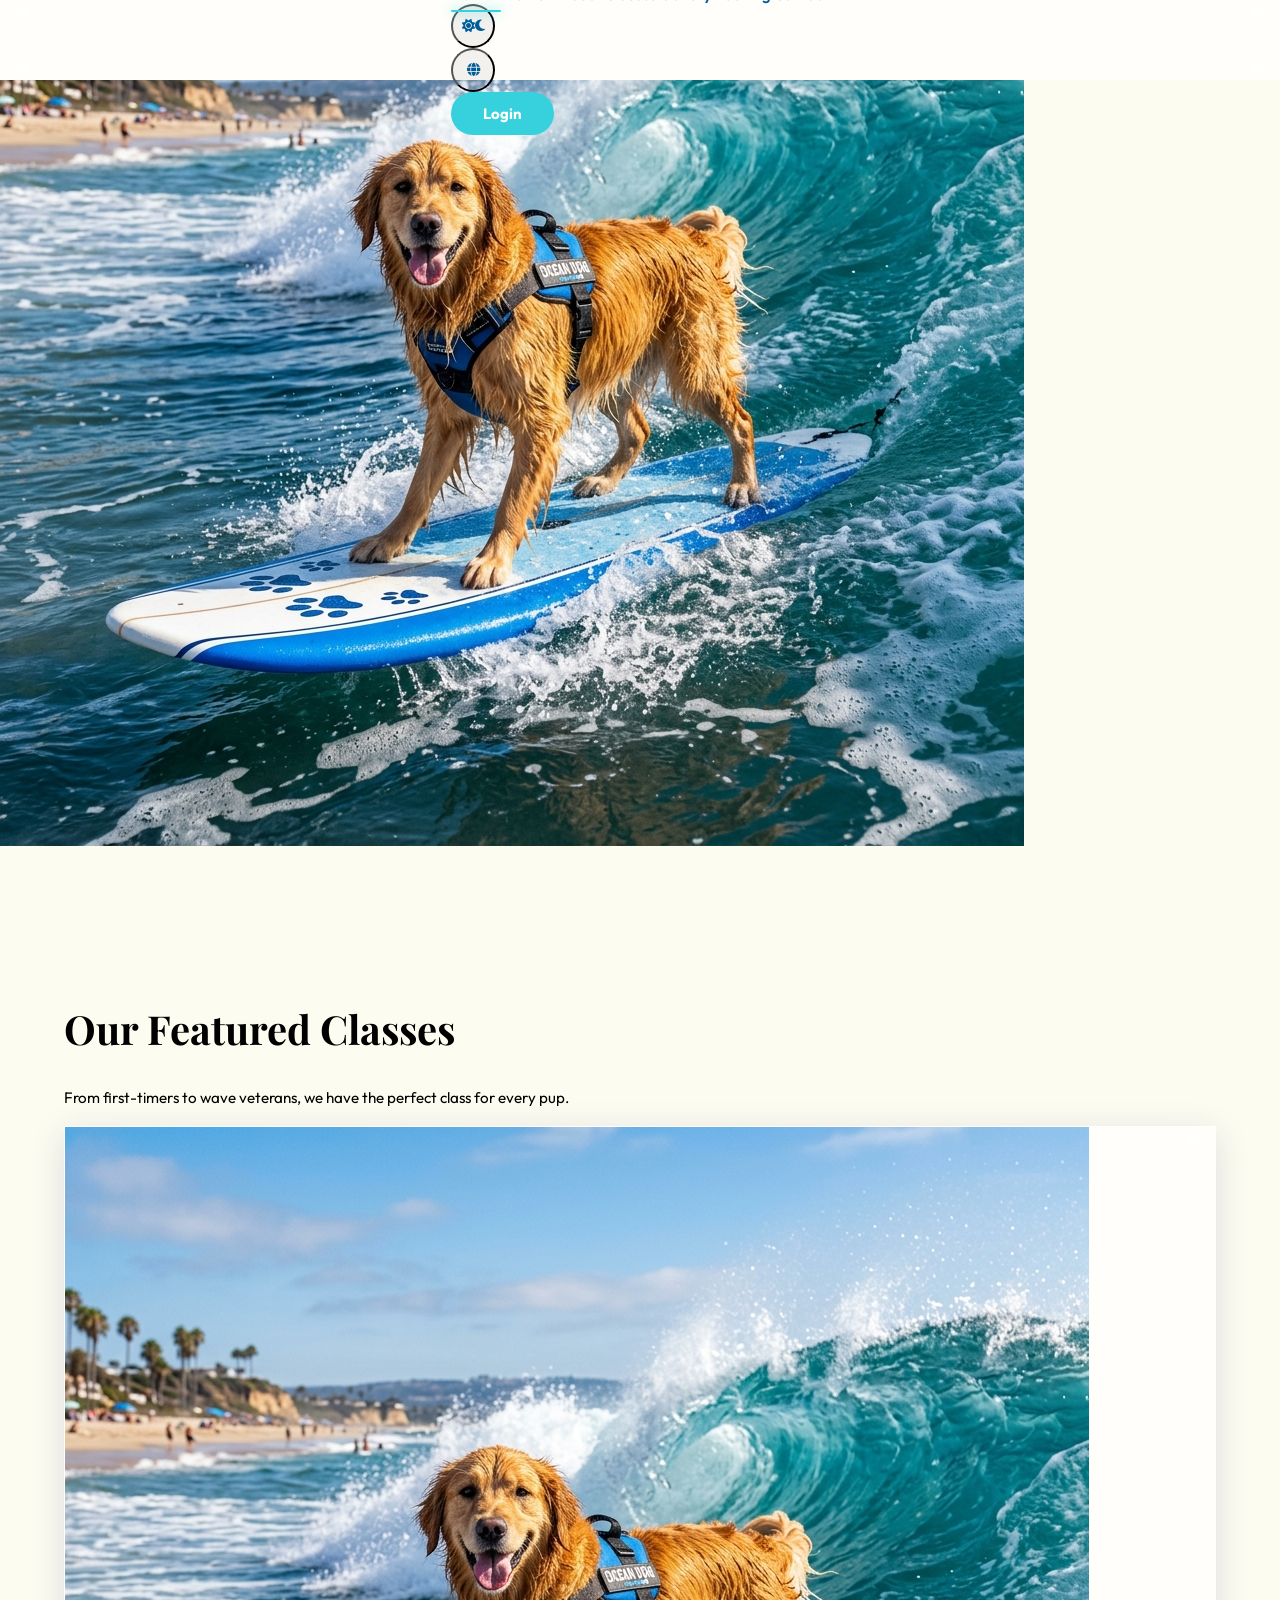
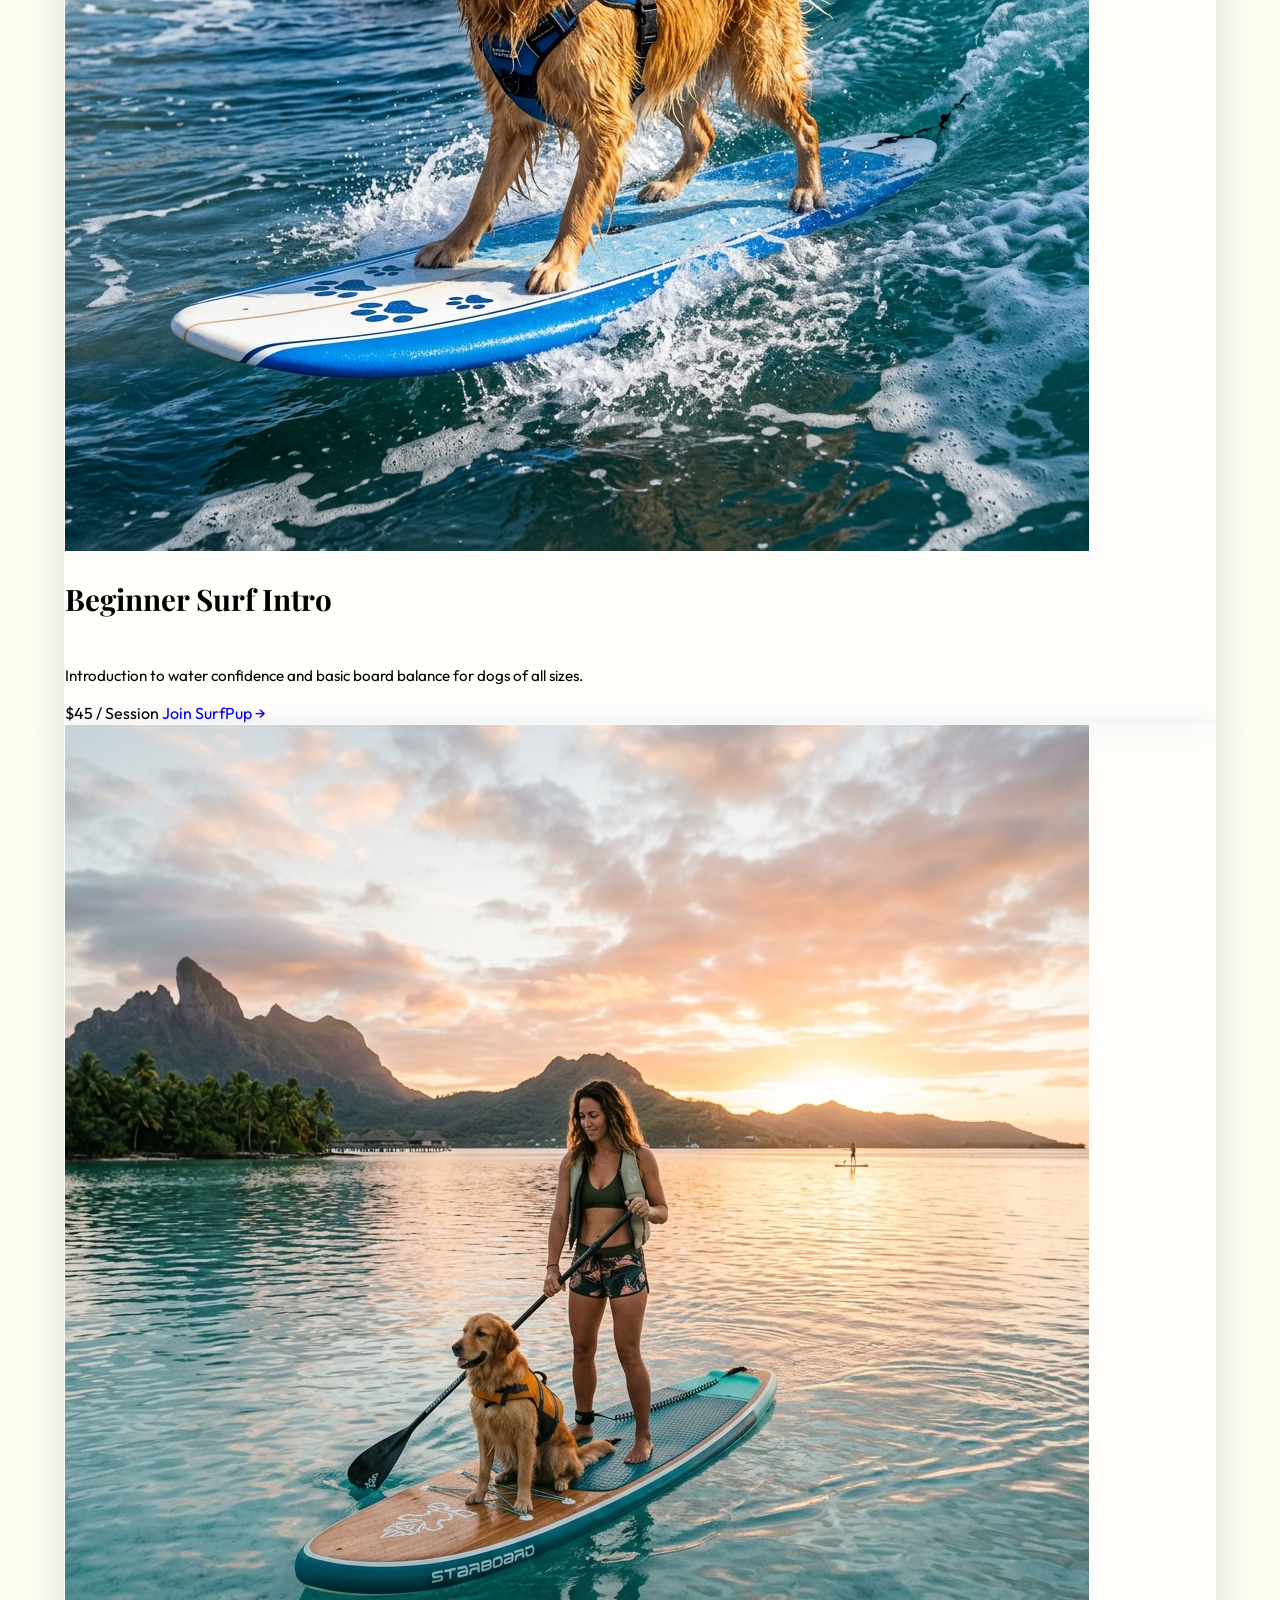
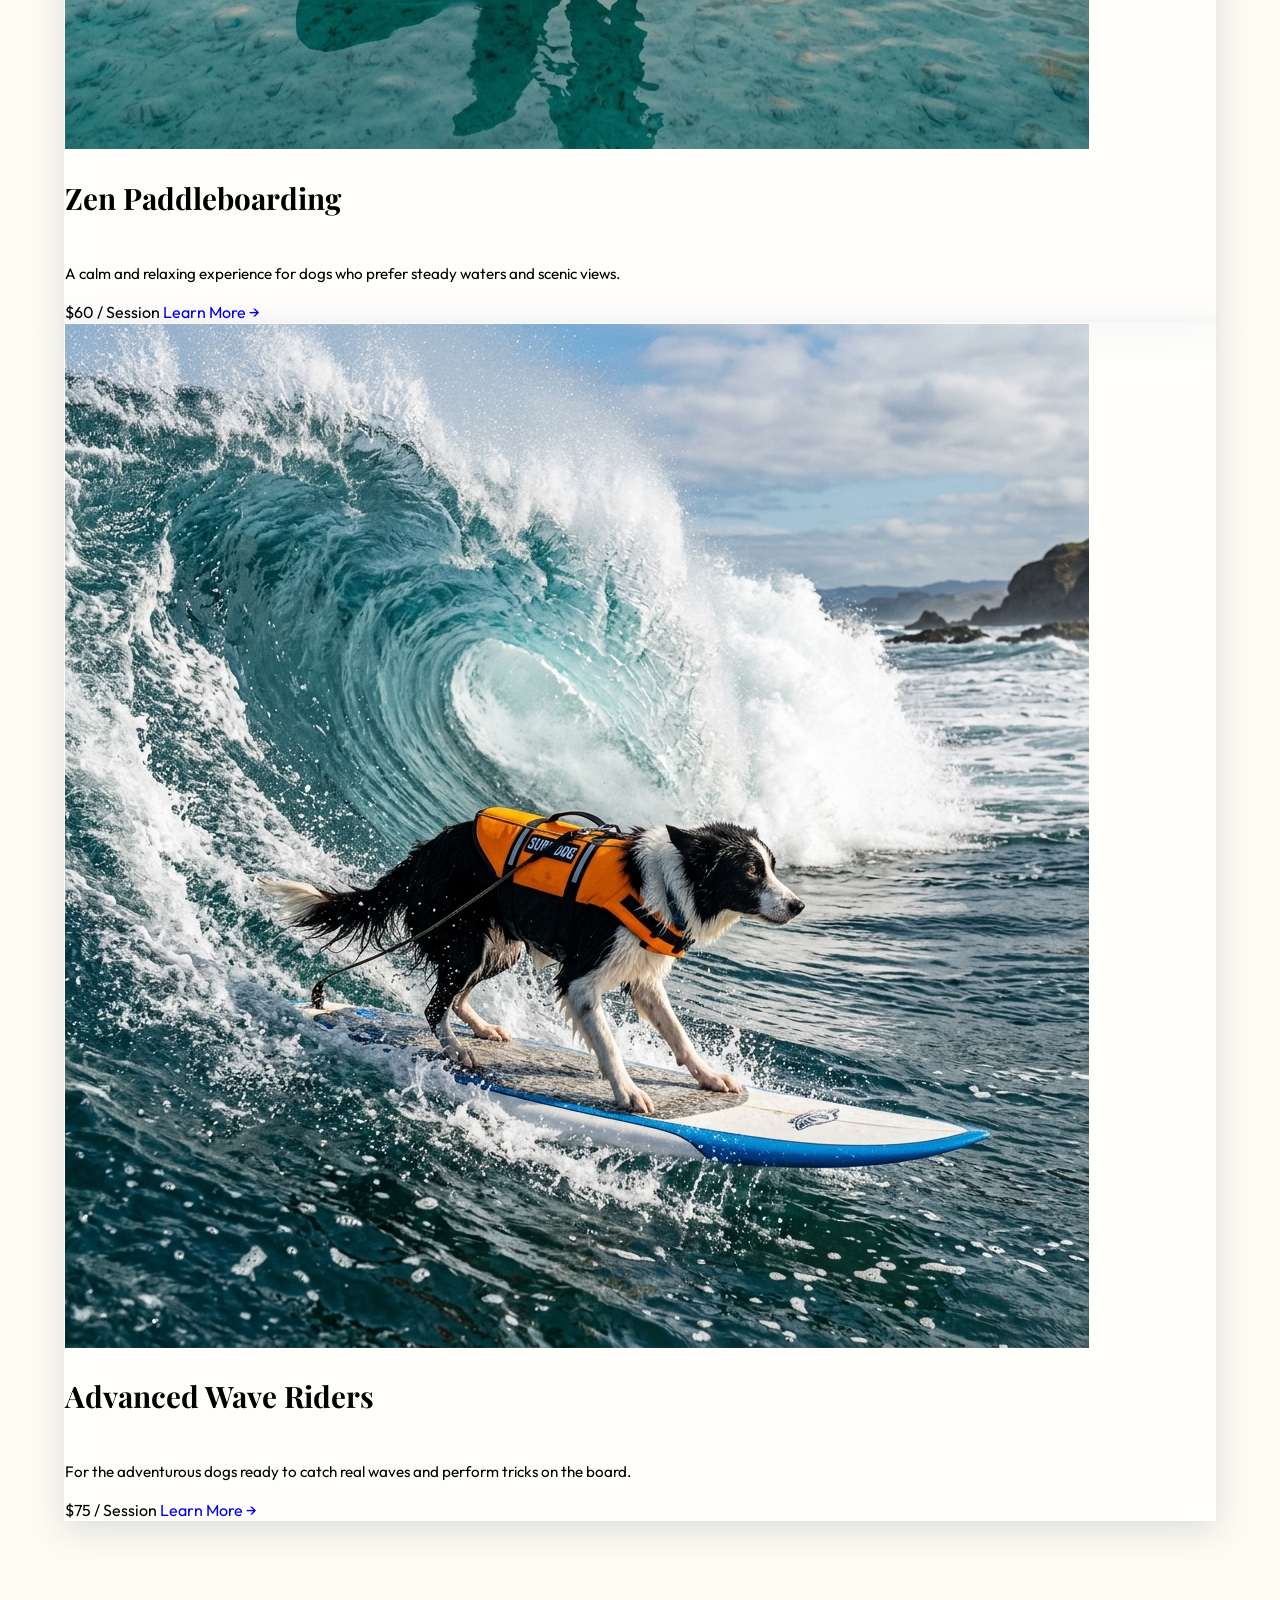
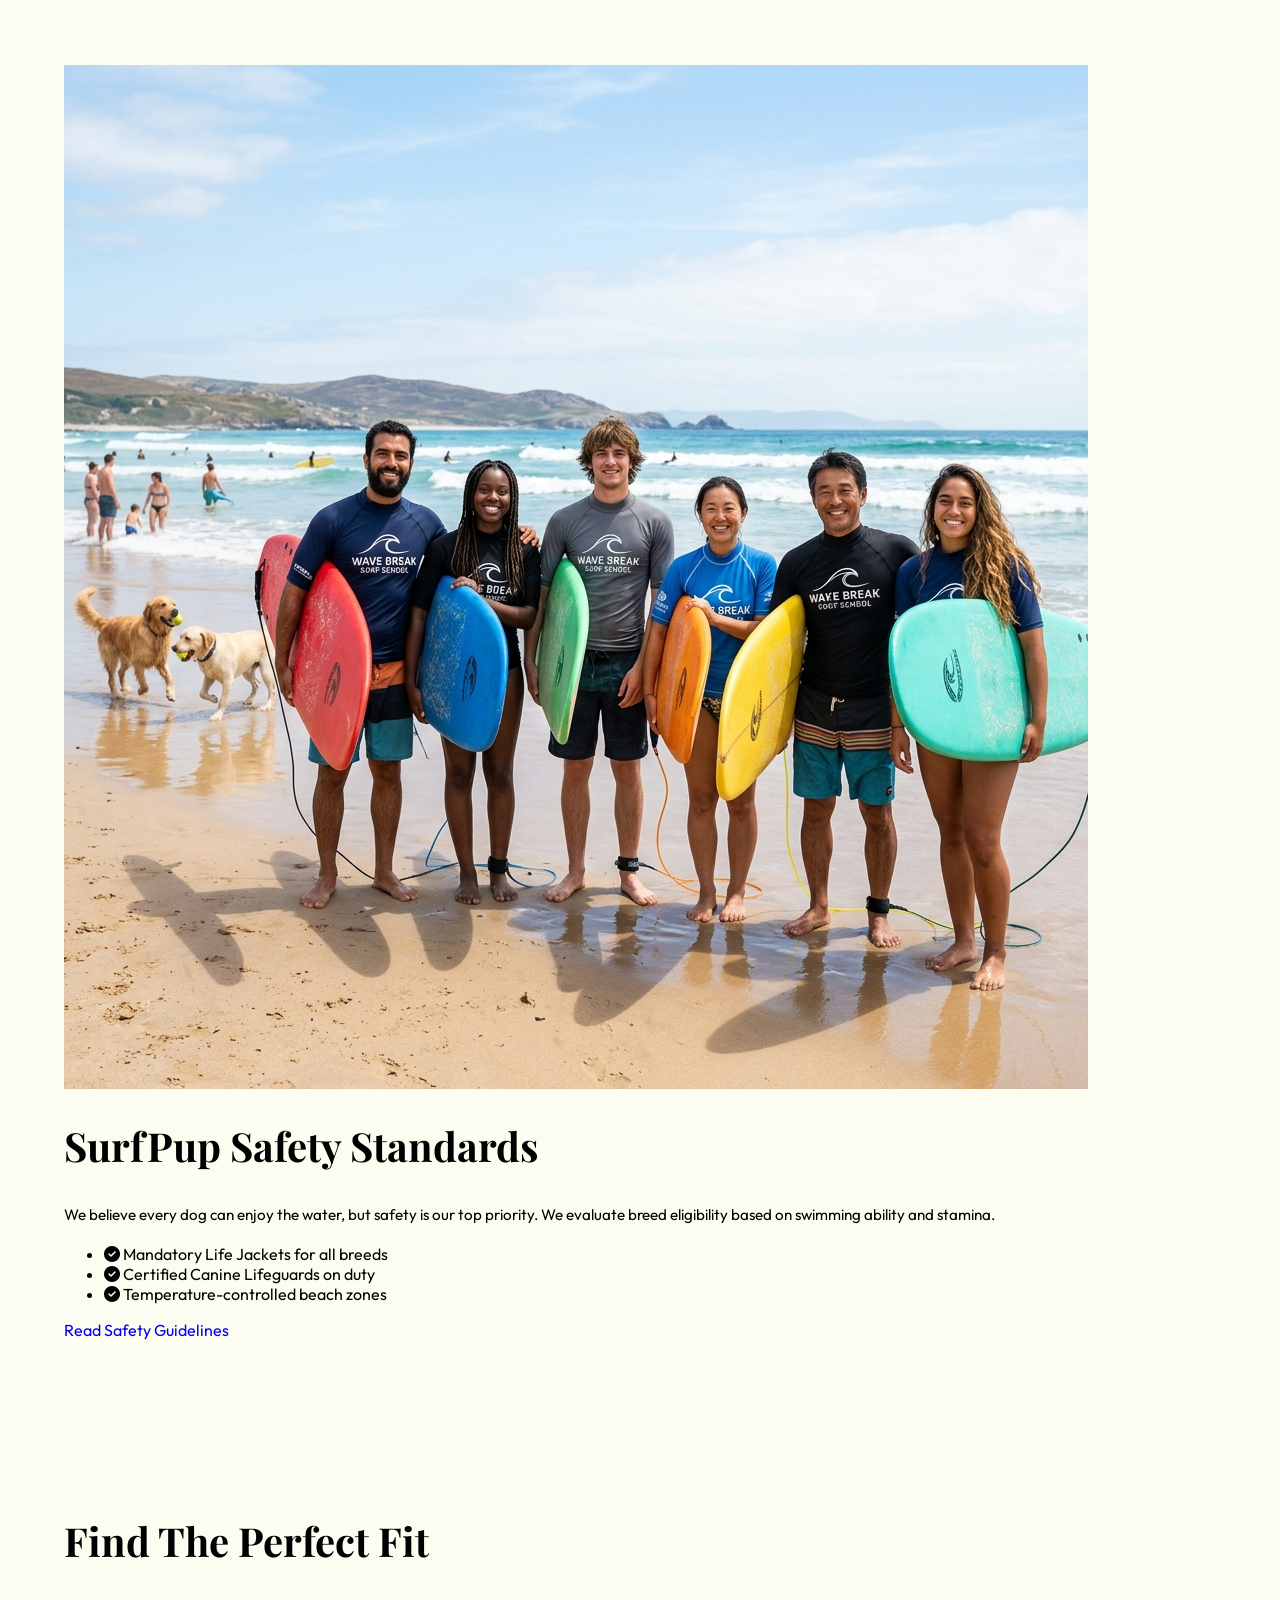
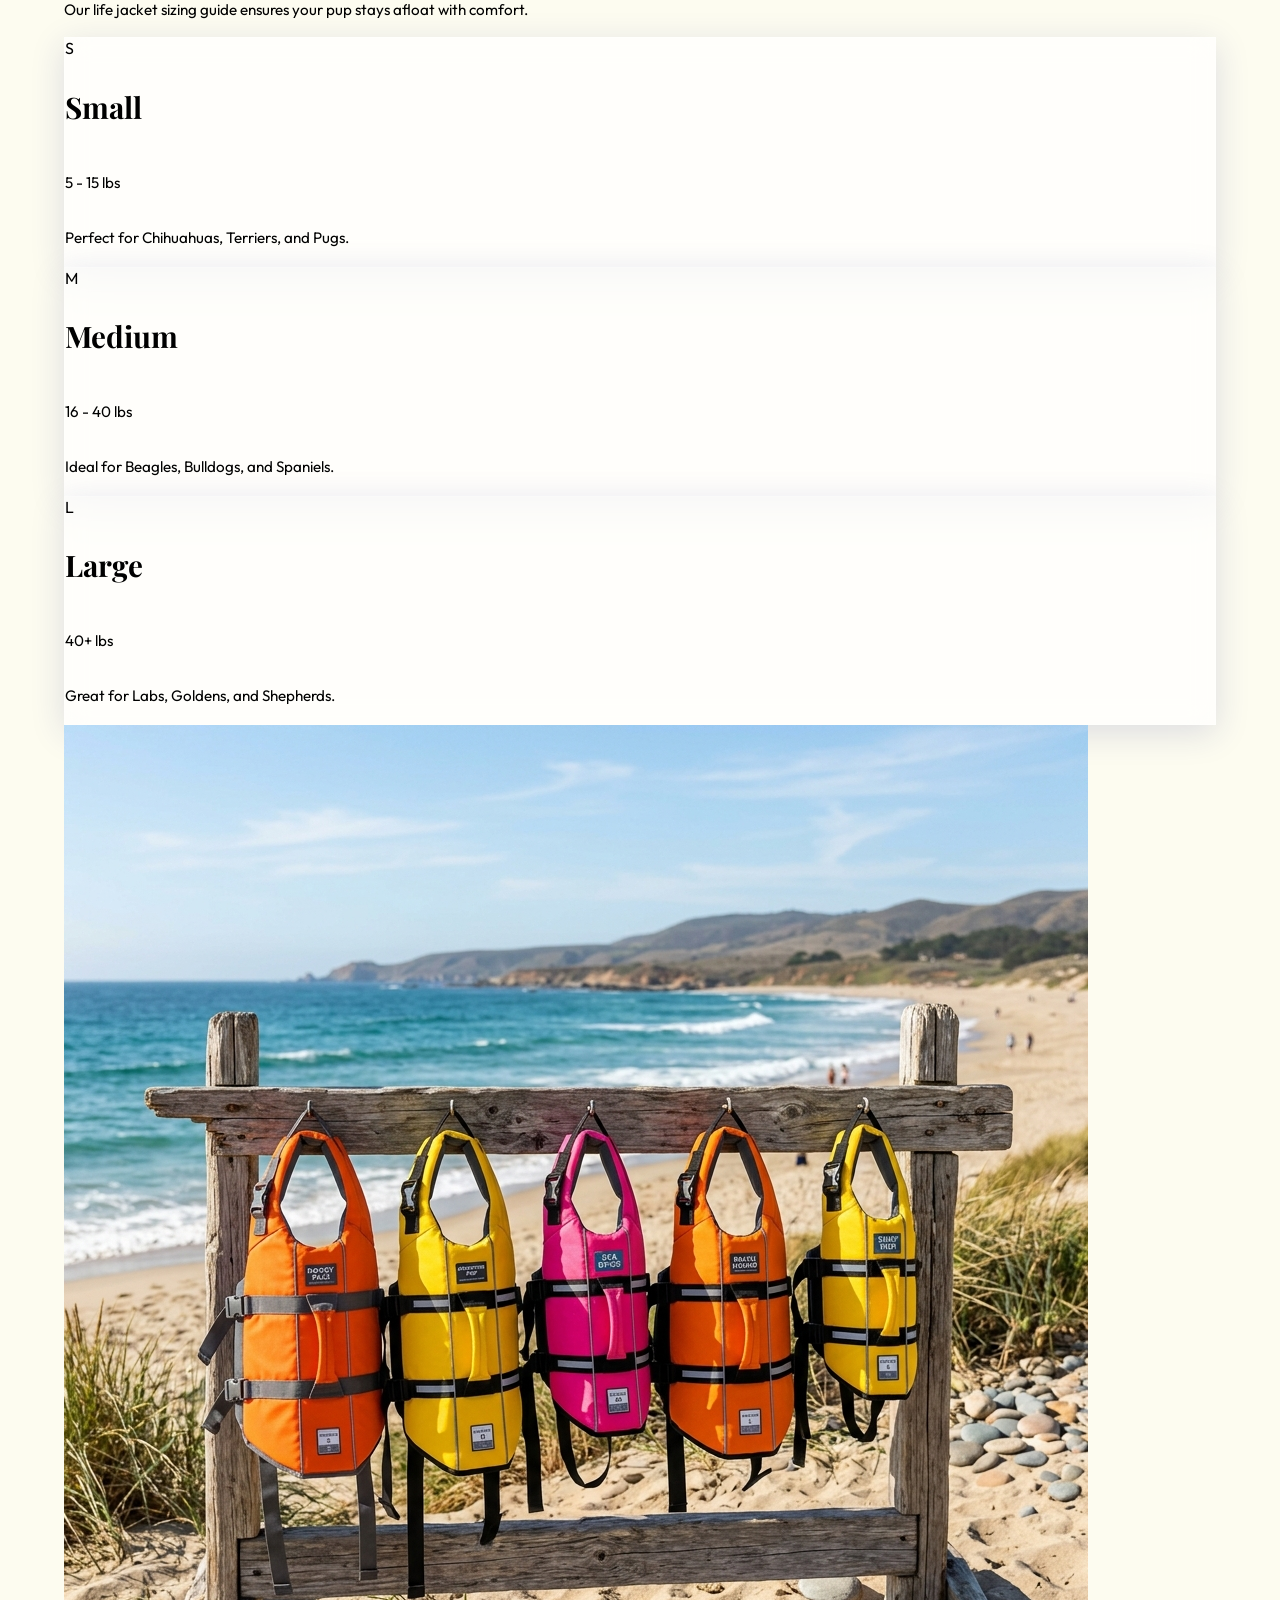
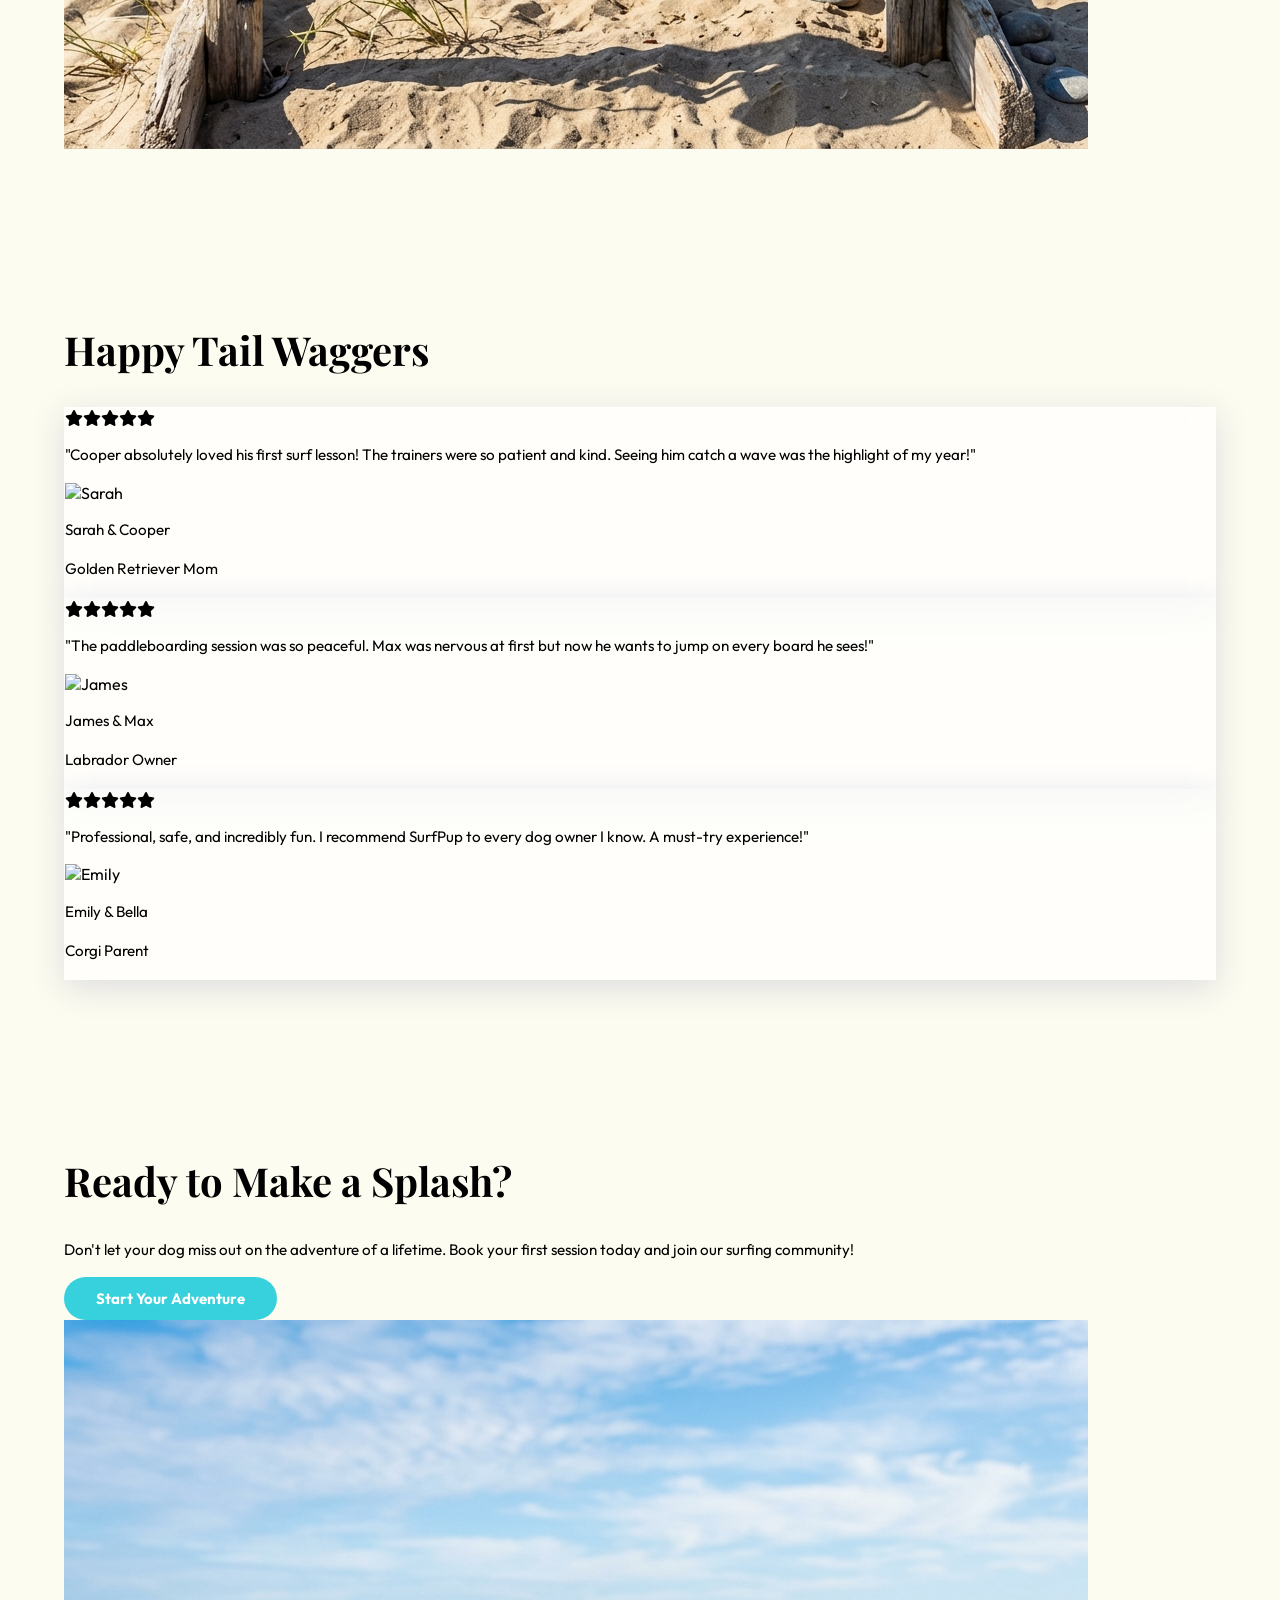
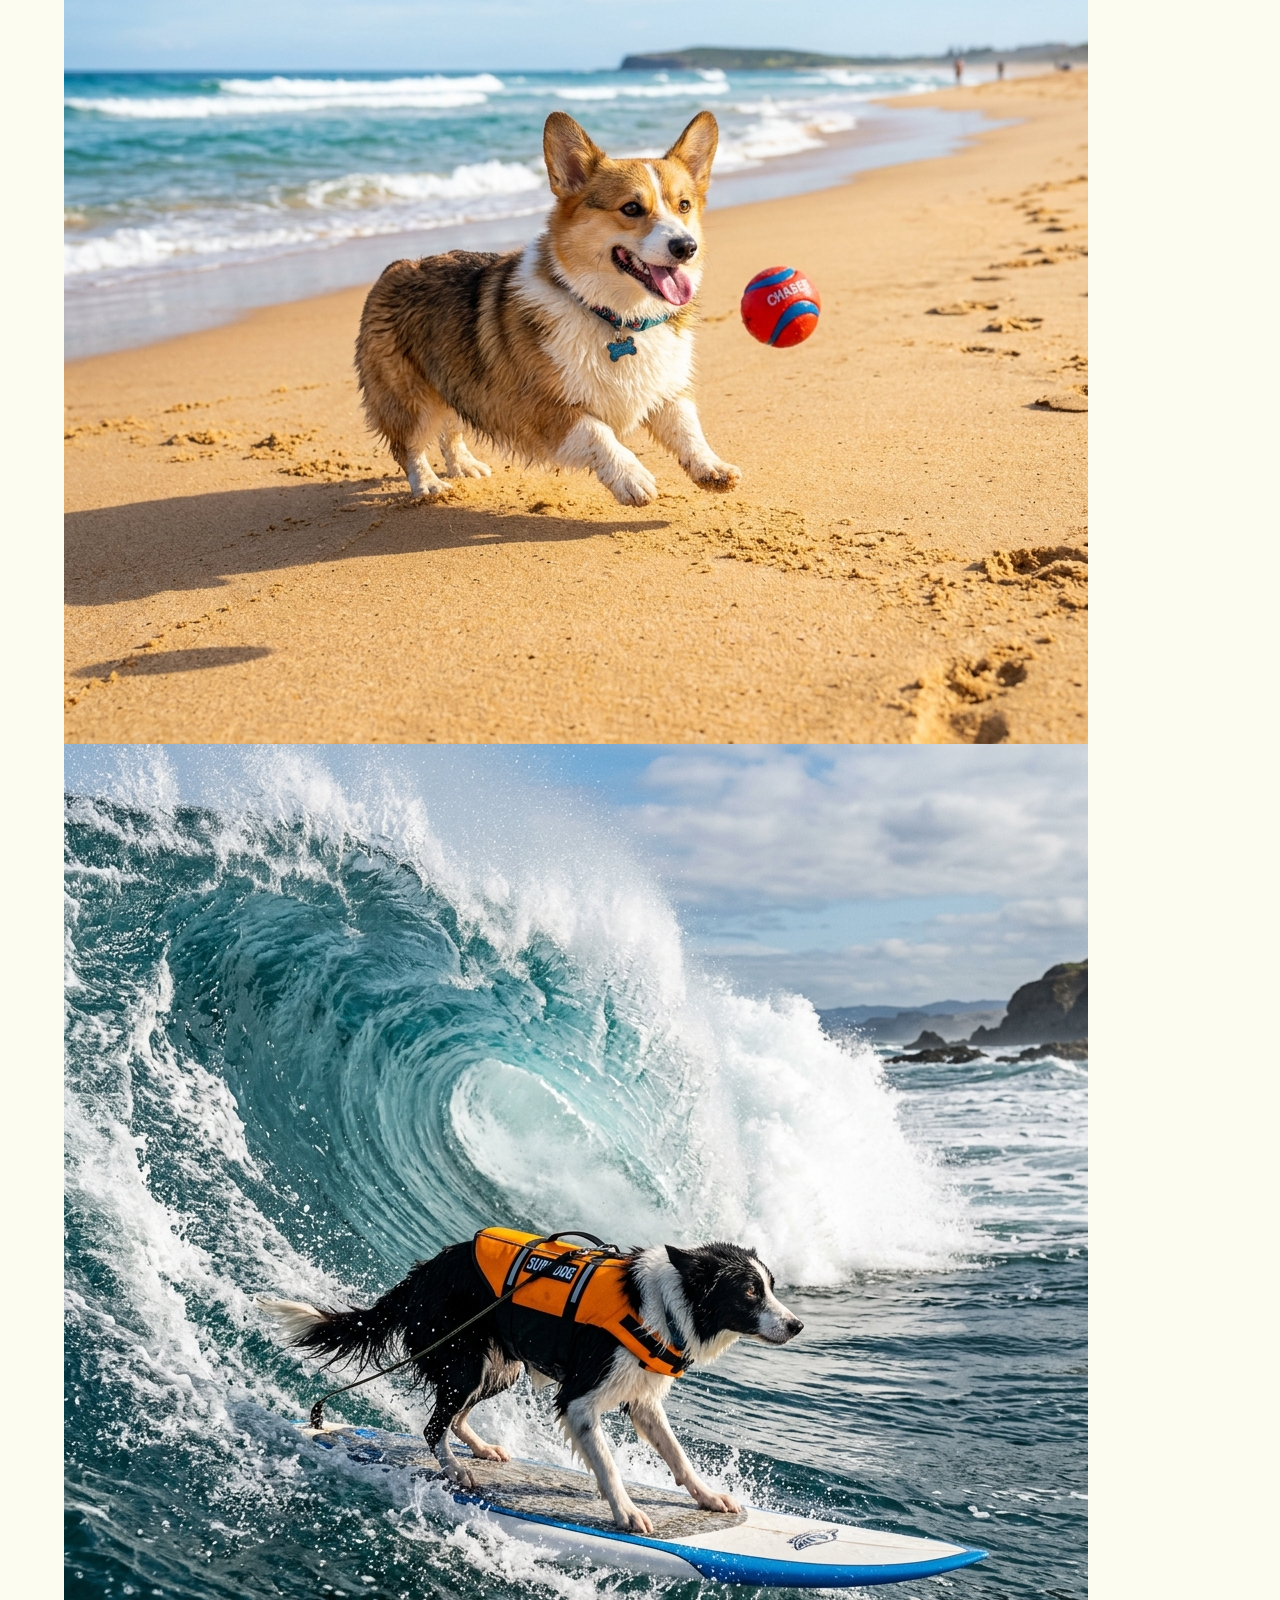
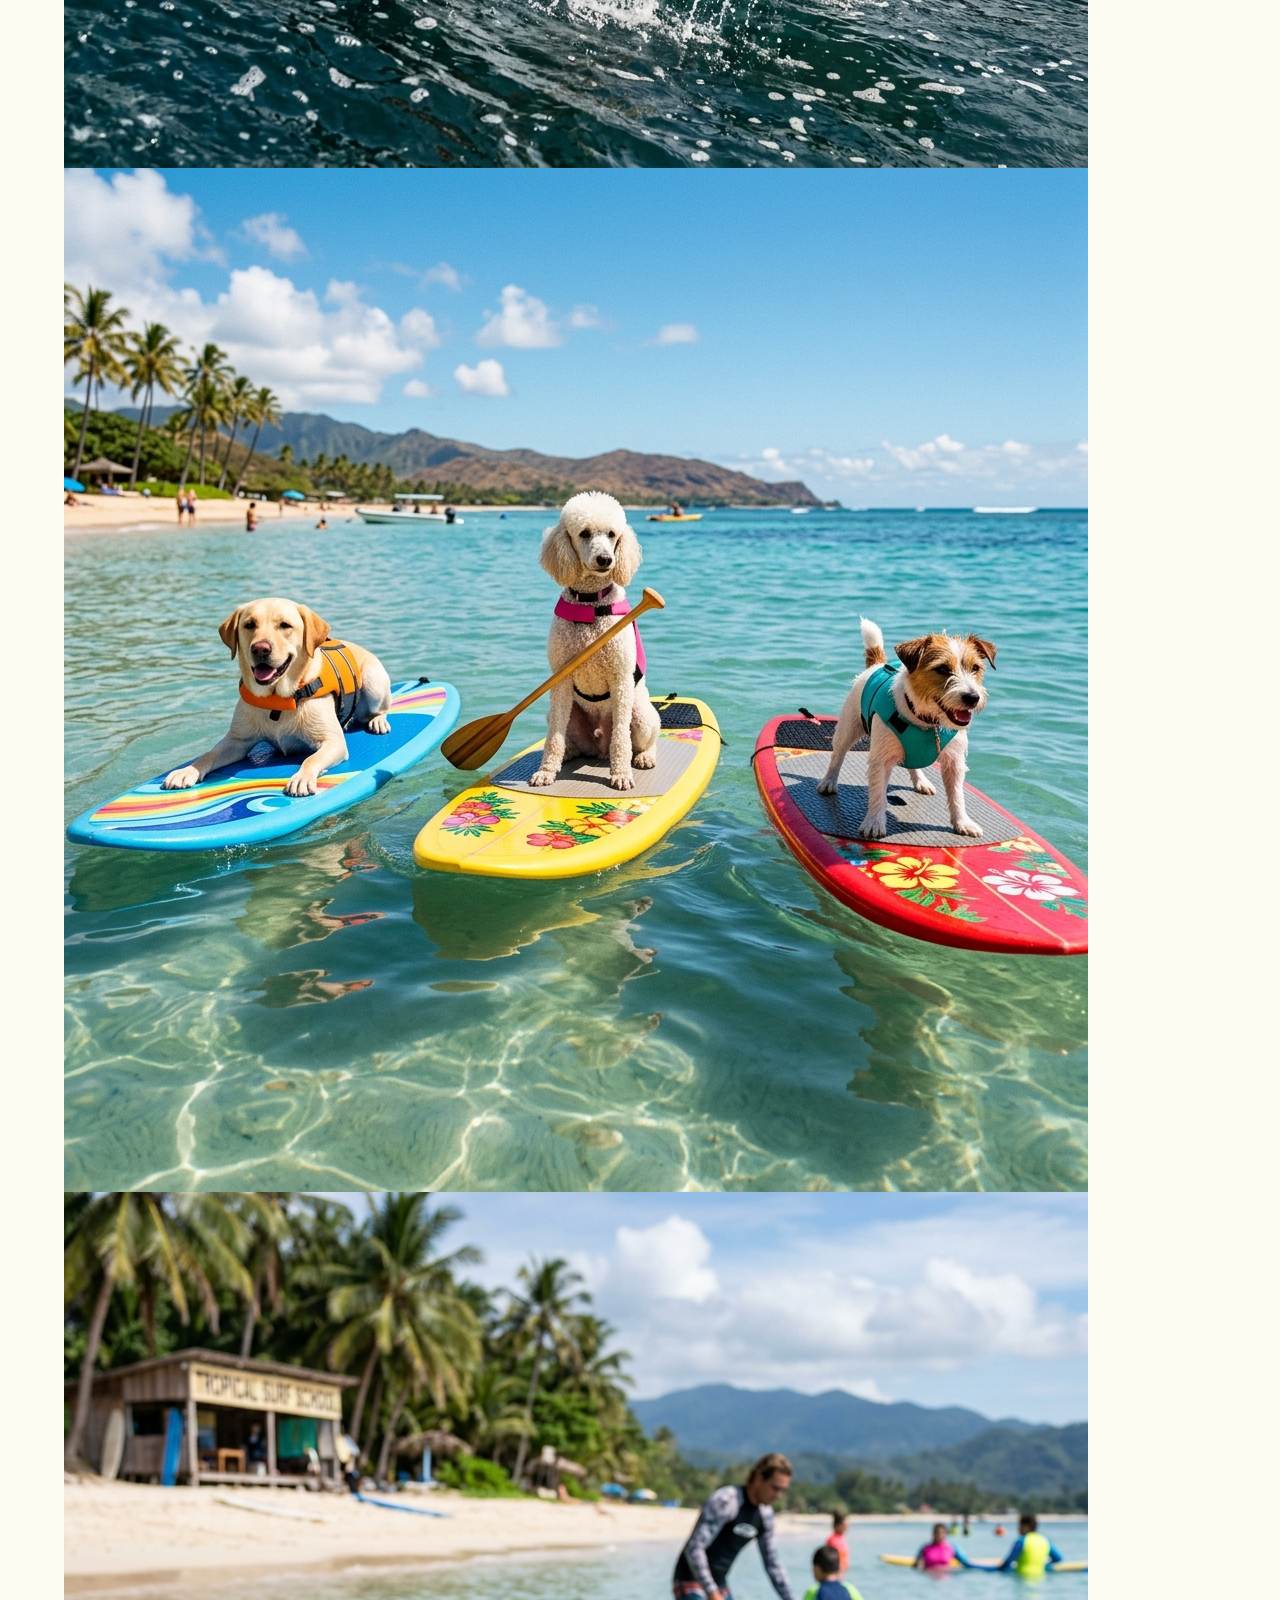
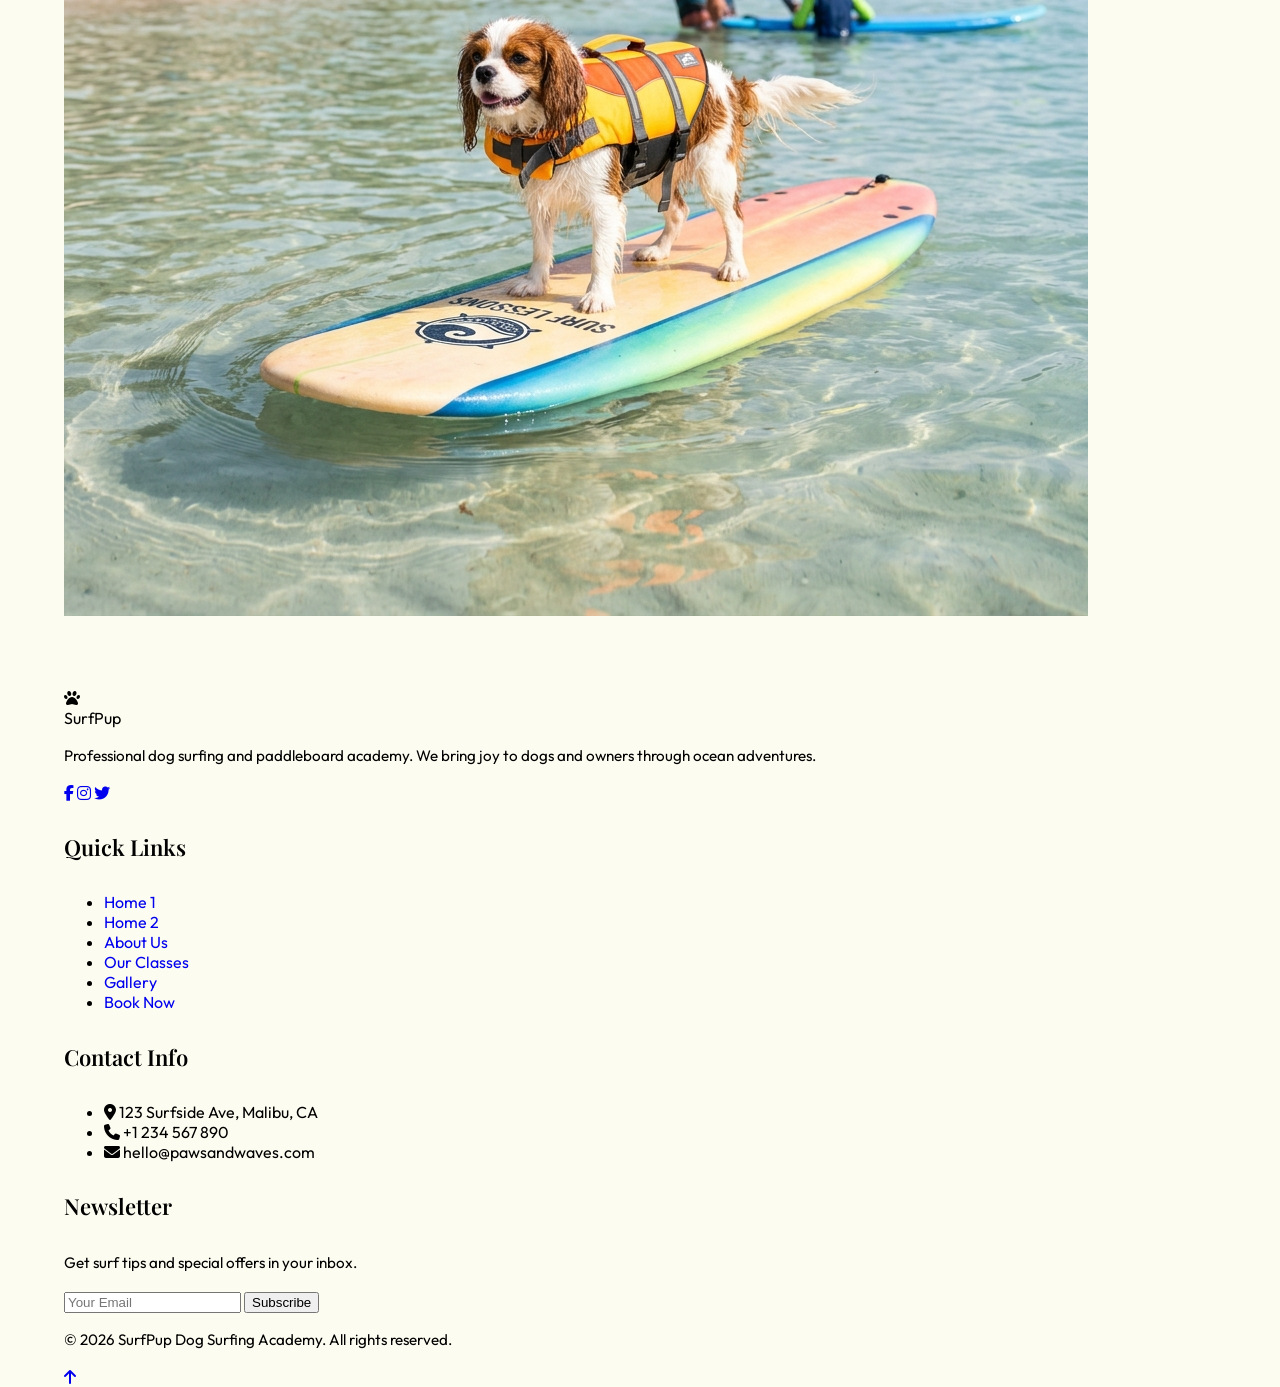
==== index.html @ 41b1bf4d "first commit" ====
<!DOCTYPE html>
<html lang="en" dir="ltr">
<head>
    <meta charset="UTF-8">
    <meta name="viewport" content="width=device-width, initial-scale=1.0">
    <title>SurfPup | Professional Dog Surfing & Paddleboard Classes</title>
    <meta name="description" content="Join the best dog surfing and paddleboard classes! Fun, safe, and professional training for your furry friends.">
    <script src="https://cdn.tailwindcss.com"></script>
    <script>
        tailwind.config = {
            darkMode: 'class',
            theme: {
                extend: {
                    colors: {
                        primary: '#36D1DC',
                        'primary-dark': '#005C97',
                    }
                }
            }
        }
    </script>
    <link rel="stylesheet" href="assets/css/style.css">
    <link rel="stylesheet" href="https://cdnjs.cloudflare.com/ajax/libs/font-awesome/6.4.0/css/all.min.css">
    <link rel="icon" type="image/svg+xml" href="data:image/svg+xml,<svg xmlns='http://www.w3.org/2000/svg' viewBox='0 0 100 100'><rect width='100' height='100' rx='25' fill='%2336D1DC'/><path d='M30 45c5.52 0 10-4.48 10-10s-4.48-10-10-10-10 4.48-10 10 4.48 10 10 10zm10 20c5.52 0 10-4.48 10-10s-4.48-10-10-10-10 4.48-10 10 4.48 10 10 10zm30-20c5.52 0 10-4.48 10-10s-4.48-10-10-10-10 4.48-10 10 4.48 10 10 10zm10 20c5.52 0 10-4.48 10-10s-4.48-10-10-10-10 4.48-10 10 4.48 10 10 10zm-35 15c10.5 0 17.5-12 17.5-12s-7-5-17.5-5-17.5 5-17.5 5 7 12 17.5 12z' fill='white'/></svg>">
</head>
<body class="transition-colors duration-300">

    <!-- Header -->
    <header class="sticky top-0 w-full z-50 transition-all duration-300">
        <nav class="container mx-auto  py-4 flex items-center justify-between">
            <a href="index.html" class="flex items-center space-x-3 group">
                <div class="w-10 h-10 bg-[var(--primary)] rounded-xl flex items-center justify-center shadow-lg shadow-[var(--primary)]/20 transition-transform group-hover:scale-110">
                    <i class="fas fa-paw text-white text-xl"></i>
                </div>
                <span class="text-2xl font-black tracking-tighter text-[var(--primary-dark)] dark:text-white">Surf<span class="text-[var(--primary)]">Pup</span></span>
            </a>

            <!-- Desktop Menu -->
            <div class="hidden xl:flex items-center space-x-8">
                <a href="index.html" class="nav-link active font-medium">Home 1</a>
                <a href="pages/home-2.html" class="nav-link font-medium">Home 2</a>
                <a href="pages/about.html" class="nav-link font-medium">About</a>
                <a href="pages/classes.html" class="nav-link font-medium">Classes</a>
                <a href="pages/gallery.html" class="nav-link font-medium">Gallery</a>
                <a href="pages/booking.html" class="nav-link font-medium">Booking</a>
                <a href="pages/contact.html" class="nav-link font-medium">Contact</a>
            </div>

            <div class="hidden xl:flex items-center space-x-4">
                <button id="theme-toggle" class="p-2 rounded-full hover:bg-gray-200 dark:hover:bg-gray-800 transition-colors">
                    <i class="fas fa-sun dark:hidden"></i>
                    <i class="fas fa-moon hidden dark:block"></i>
                </button>
                <button id="rtl-toggle" class="p-2 rounded-full hover:bg-gray-200 dark:hover:bg-gray-800 transition-colors">
                    <i class="fas fa-globe"></i>
                </button>
                <a href="pages/login.html" class=" py-2 bg-[var(--primary)] text-white rounded-full font-bold shadow-lg hover:scale-105 transition-all btn-glow px-8">Login</a>
            </div>

            <!-- Mobile Toggle -->
            <button id="mobile-menu-btn" class="xl:hidden text-2xl">
                <i class="fas fa-bars"></i>
            </button>
        </nav>

        <!-- Mobile Menu -->
        <div id="mobile-menu" class="hidden xl:hidden flex-col space-y-4 pt-4 pb-8 border-t border-gray-100 dark:border-gray-800">
            <a href="index.html" class="nav-link active font-medium px-4">Home 1</a>
            <a href="pages/home-2.html" class="nav-link font-medium px-4">Home 2</a>
            <a href="pages/about.html" class="nav-link font-medium px-4">About</a>
            <a href="pages/classes.html" class="nav-link font-medium px-4">Classes</a>
            <a href="pages/gallery.html" class="nav-link font-medium px-4">Gallery</a>
            <a href="pages/booking.html" class="nav-link font-medium px-4">Booking</a>
            <a href="pages/contact.html" class="nav-link font-medium px-4">Contact</a>
            <div class="flex items-center space-x-4 pt-4">
                <button id="mobile-theme-toggle" class="p-3 rounded-full bg-gray-100 dark:bg-slate-800 transition-colors">
                    <i class="fas fa-sun dark:hidden text-lg"></i>
                    <i class="fas fa-moon hidden dark:block text-lg"></i>
                </button>
                <button id="mobile-rtl-toggle" class="p-3 rounded-full bg-gray-100 dark:bg-slate-800 transition-colors">
                    <i class="fas fa-globe text-lg"></i>
                </button>
                <a href="pages/login.html" class=" py-2 bg-[var(--primary)] text-white rounded-full font-bold px-8 text-center mx-4">Login</a>
            </div>
        </div>
    </header>

    <!-- Hero Section -->
    <section class="relative h-screen flex items-center justify-center overflow-hidden">
        <div class="absolute inset-0 z-0">
            <img src="assets/images/hero-1.png" alt="Dog Surfing Hero" class="w-full h-full object-cover">
            <div class="absolute inset-0 hero-overlay"></div>
        </div>
        <div class="container mx-auto  relative z-10 text-center text-white reveal reveal-up">
            <h1 class="text-5xl md:text-7xl font-extrabold mb-6 leading-tight">Where Every Dog <br><span class="text-[var(--primary)]">Finds Their Wave</span></h1>
            <p class="text-xl md:text-2xl mb-10 max-w-2xl mx-auto opacity-90">Professional surfing and paddleboard classes designed specifically for your furry best friends. Safe, fun, and unforgettable!</p>
            <div class="flex flex-col sm:flex-row justify-center items-center space-y-4 sm:space-y-0 sm:space-x-6">
                <a href="pages/booking.html" class="px-10 py-4 bg-[var(--primary)] text-white rounded-full font-bold text-lg shadow-2xl hover:scale-105 transition-all btn-glow">Book a Class Now</a>
                <a href="pages/classes.html" class="px-10 py-4 glass text-white rounded-full font-bold text-lg hover:bg-white hover:text-black transition-all">Explore Classes</a>
            </div>

        </div>
    </section>

    <!-- Featured Classes -->
    <section class=" bg-white dark:bg-slate-900 overflow-hidden">
        <div class="container mx-auto ">
            <div class="text-center mb-16 reveal reveal-up">
                <h2 class="text-4xl md:text-5xl font-bold mb-4">Our Featured Classes</h2>
                <p class="text-gray-600 dark:text-gray-400 max-w-xl mx-auto">From first-timers to wave veterans, we have the perfect class for every pup.</p>
            </div>
            <div class="grid grid-cols-1 md:grid-cols-2 lg:grid-cols-3 gap-10">
                <!-- Class 1 -->
                <div class="glass p-8 rounded-3xl card-hover reveal reveal-left">
                    <div class="h-56 overflow-hidden relative">
                        <img src="assets/images/hero-1.png" alt="Beginner Surf" class="w-full h-full object-cover transition-transform duration-500 hover:scale-110" loading="lazy">
                    </div>
                    <h3 class="text-2xl font-bold mb-3">Beginner Surf Intro</h3>
                    <p class="text-gray-600 dark:text-gray-400 mb-6">Introduction to water confidence and basic board balance for dogs of all sizes.</p>
                    <div class="flex items-center justify-between">
                        <span class="text-[var(--primary)] font-bold text-xl">$45 / Session</span>
                        <a href="pages/booking.html" class="text-[var(--primary-dark)] dark:text-[var(--primary)] font-bold hover:underline">Join SurfPup →</a>
                    </div>
                </div>
                <!-- Class 2 -->
                <div class="glass p-8 rounded-3xl card-hover reveal reveal-up">
                    <div class="h-56 mb-6 rounded-2xl overflow-hidden">
                        <img src="assets/images/hero-2.png" alt="Paddleboard" class="w-full h-full object-cover transition-transform duration-500 hover:scale-110" loading="lazy">
                    </div>
                    <h3 class="text-2xl font-bold mb-3">Zen Paddleboarding</h3>
                    <p class="text-gray-600 dark:text-gray-400 mb-6">A calm and relaxing experience for dogs who prefer steady waters and scenic views.</p>
                    <div class="flex items-center justify-between">
                        <span class="text-[var(--primary)] font-bold text-xl">$60 / Session</span>
                        <a href="pages/booking.html" class="text-[var(--primary-dark)] dark:text-[var(--primary)] font-bold hover:underline">Learn More →</a>
                    </div>
                </div>
                <!-- Class 3 -->
                <div class="glass p-8 rounded-3xl card-hover reveal reveal-right md:col-span-2 lg:col-span-1 md:max-w-lg md:mx-auto lg:max-w-none">
                    <div class="h-56 mb-6 rounded-2xl overflow-hidden">
                        <img src="assets/images/gallery-2.png" alt="Pro Surf" class="w-full h-full object-cover transition-transform duration-500 hover:scale-110" loading="lazy">
                    </div>
                    <h3 class="text-2xl font-bold mb-3">Advanced Wave Riders</h3>
                    <p class="text-gray-600 dark:text-gray-400 mb-6">For the adventurous dogs ready to catch real waves and perform tricks on the board.</p>
                    <div class="flex items-center justify-between">
                        <span class="text-[var(--primary)] font-bold text-xl">$75 / Session</span>
                        <a href="pages/booking.html" class="text-[var(--primary-dark)] dark:text-[var(--primary)] font-bold hover:underline">Learn More →</a>
                    </div>
                </div>
            </div>
        </div>
    </section>

    <!-- Breed Eligibility & Safety -->
    <section class=" bg-[var(--beach-sand)] dark:bg-slate-800 overflow-hidden">
        <div class="container mx-auto flex flex-col lg:flex-row items-center gap-16">
            <div class="relative max-w-xl mx-auto lg:mx-0 w-full">
                <img src="assets/images/team.png" alt="Safety Team" class="rounded-[3rem] shadow-2xl w-full md:h-[450px] h-auto object-cover" loading="lazy">
            </div>
            <div class="lg:w-1/2 reveal reveal-right">
                <h2 class="text-4xl md:text-5xl font-bold mb-6">SurfPup Safety Standards</h2>
                <p class="text-lg text-gray-700 dark:text-gray-300 mb-8">We believe every dog can enjoy the water, but safety is our top priority. We evaluate breed eligibility based on swimming ability and stamina.</p>
                <ul class="space-y-4 mb-10">
                    <li class="flex items-center space-x-3">
                        <i class="fas fa-check-circle text-[var(--primary)] text-xl"></i>
                        <span>Mandatory Life Jackets for all breeds</span>
                    </li>
                    <li class="flex items-center space-x-3">
                        <i class="fas fa-check-circle text-[var(--primary)] text-xl"></i>
                        <span>Certified Canine Lifeguards on duty</span>
                    </li>
                    <li class="flex items-center space-x-3">
                        <i class="fas fa-check-circle text-[var(--primary)] text-xl"></i>
                        <span>Temperature-controlled beach zones</span>
                    </li>
                </ul>
                <a href="pages/about.html" class="inline-block px-8 py-3 bg-[var(--primary-dark)] text-white rounded-full font-bold hover:bg-[var(--primary)] transition-all">Read Safety Guidelines</a>
            </div>
        </div>
    </section>

    <!-- Life Jacket Sizing Guide -->
    <section class=" bg-white dark:bg-slate-900 overflow-hidden">
        <div class="container mx-auto ">
            <div class="text-center mb-16 reveal reveal-up">
                <h2 class="text-4xl md:text-5xl font-bold mb-4">Find The Perfect Fit</h2>
                <p class="text-gray-600 dark:text-gray-400">Our life jacket sizing guide ensures your pup stays afloat with comfort.</p>
            </div>
            <div class="grid grid-cols-1 md:grid-cols-1 lg:grid-cols-3 gap-8 max-w-5xl mx-auto">
                <div class="glass p-10 rounded-3xl text-center card-hover reveal reveal-up" style="transition-delay: 0.1s">
                    <div class="w-20 h-20 bg-[var(--primary)] rounded-full flex items-center justify-center mx-auto mb-6 shadow-lg shadow-[var(--primary)]/20">
                        <span class="text-3xl font-bold text-white">S</span>
                    </div>
                    <h3 class="text-2xl font-bold mb-2">Small</h3>
                    <p class="text-gray-500 mb-4">5 - 15 lbs</p>
                    <p class="text-gray-600 dark:text-gray-400">Perfect for Chihuahuas, Terriers, and Pugs.</p>
                </div>
                <div class="glass p-10 rounded-3xl text-center card-hover border-2 border-[var(--primary)] bg-[var(--primary)] reveal reveal-up" style="transition-delay: 0.2s">
                    <div class="w-20 h-20 bg-white/20 rounded-full flex items-center justify-center mx-auto mb-6 shadow-lg">
                        <span class="text-3xl font-bold text-white">M</span>
                    </div>
                    <h3 class="text-2xl font-bold mb-2 text-white">Medium</h3>
                    <p class="text-white/80 mb-4 font-medium">16 - 40 lbs</p>
                    <p class="text-white/70">Ideal for Beagles, Bulldogs, and Spaniels.</p>
                </div>
                <div class="glass p-10 rounded-3xl text-center card-hover reveal reveal-up" style="transition-delay: 0.3s">
                    <div class="w-20 h-20 bg-[var(--primary)] rounded-full flex items-center justify-center mx-auto mb-6 shadow-lg shadow-[var(--primary)]/20">
                        <span class="text-3xl font-bold text-white">L</span>
                    </div>
                    <h3 class="text-2xl font-bold mb-2">Large</h3>
                    <p class="text-gray-500 mb-4">40+ lbs</p>
                    <p class="text-gray-600 dark:text-gray-400">Great for Labs, Goldens, and Shepherds.</p>
                </div>
            </div>
            <div class="mt-16 text-center reveal reveal-up">
                <img src="assets/images/life-jackets.png" alt="Life Jackets" class="mx-auto rounded-3xl shadow-xl max-w-lg w-full h-auto object-cover" loading="lazy">
            </div>
        </div>
    </section>

    <!-- Testimonials -->
    <section class=" bg-[var(--beach-sand)] dark:bg-slate-800 overflow-hidden">
        <div class="container mx-auto ">
            <h2 class="text-4xl md:text-5xl font-bold mb-16 text-center reveal reveal-up">Happy Tail Waggers</h2>
            <div class="grid grid-cols-1 md:grid-cols-2 lg:grid-cols-3 gap-8">
                <div class="glass p-8 rounded-3xl reveal reveal-left">
                    <div class="flex items-center space-x-1 text-yellow-400 mb-4">
                        <i class="fas fa-star"></i><i class="fas fa-star"></i><i class="fas fa-star"></i><i class="fas fa-star"></i><i class="fas fa-star"></i>
                    </div>
                    <p class="text-gray-700 dark:text-gray-300 mb-6">"Cooper absolutely loved his first surf lesson! The trainers were so patient and kind. Seeing him catch a wave was the highlight of my year!"</p>
                    <div class="flex items-center space-x-4">
                        <img src="https://i.pravatar.cc/150?u=sarah" alt="Sarah" class="w-12 h-12 rounded-full object-cover shadow-md border-2 border-white">
                        <div>
                            <p class="font-bold">Sarah & Cooper</p>
                            <p class="text-sm text-gray-500">Golden Retriever Mom</p>
                        </div>
                    </div>
                </div>
                <div class="glass p-8 rounded-3xl reveal reveal-up">
                    <div class="flex items-center space-x-1 text-yellow-400 mb-4">
                        <i class="fas fa-star"></i><i class="fas fa-star"></i><i class="fas fa-star"></i><i class="fas fa-star"></i><i class="fas fa-star"></i>
                    </div>
                    <p class="text-gray-700 dark:text-gray-300 mb-6">"The paddleboarding session was so peaceful. Max was nervous at first but now he wants to jump on every board he sees!"</p>
                    <div class="flex items-center space-x-4">
                        <img src="https://i.pravatar.cc/150?u=james" alt="James" class="w-12 h-12 rounded-full object-cover shadow-md border-2 border-white">
                        <div>
                            <p class="font-bold">James & Max</p>
                            <p class="text-sm text-gray-500">Labrador Owner</p>
                        </div>
                    </div>
                </div>
                <div class="glass p-8 rounded-3xl reveal reveal-right md:col-span-2 lg:col-span-1 md:max-w-lg md:mx-auto lg:max-w-none">
                    <div class="flex items-center space-x-1 text-yellow-400 mb-4">
                        <i class="fas fa-star"></i><i class="fas fa-star"></i><i class="fas fa-star"></i><i class="fas fa-star"></i><i class="fas fa-star"></i>
                    </div>
                    <p class="text-gray-700 dark:text-gray-300 mb-6">"Professional, safe, and incredibly fun. I recommend SurfPup to every dog owner I know. A must-try experience!"</p>
                    <div class="flex items-center space-x-4">
                        <img src="https://i.pravatar.cc/150?u=emily" alt="Emily" class="w-12 h-12 rounded-full object-cover shadow-md border-2 border-white">
                        <div>
                            <p class="font-bold">Emily & Bella</p>
                            <p class="text-sm text-gray-500">Corgi Parent</p>
                        </div>
                    </div>
                </div>
            </div>
        </div>
    </section>

    <!-- Booking CTA + Gallery Preview -->
    <section class=" bg-white dark:bg-slate-900 overflow-hidden">
        <div class="container mx-auto ">
            <div class="flex flex-col lg:flex-row items-center gap-16 mb-20">
                <div class="lg:w-1/2 reveal reveal-left">
                    <h2 class="text-4xl md:text-5xl font-bold mb-6">Ready to Make a Splash?</h2>
                    <p class="text-lg text-gray-600 dark:text-gray-400 mb-10">Don't let your dog miss out on the adventure of a lifetime. Book your first session today and join our surfing community!</p>
                    <a href="pages/booking.html" class="inline-block px-10 py-4 bg-[var(--primary)] text-white rounded-full font-bold text-lg shadow-xl hover:scale-105 transition-all btn-glow">Start Your Adventure</a>
                </div>
                <div class="lg:w-1/2 grid grid-cols-2 gap-4 reveal reveal-right">
                    <img src="assets/images/gallery-1.png" alt="Gallery 1" class="rounded-2xl h-48 w-full object-cover card-hover transition-transform duration-500 hover:scale-105" loading="lazy">
                    <img src="assets/images/gallery-2.png" alt="Gallery 2" class="rounded-2xl h-48 w-full object-cover card-hover transition-transform duration-500 hover:scale-105" loading="lazy">
                    <img src="assets/images/gallery-3.png" alt="Gallery 3" class="rounded-2xl h-48 w-full object-cover card-hover transition-transform duration-500 hover:scale-105" loading="lazy">
                    <img src="assets/images/featured-1.png" alt="Gallery 4" class="rounded-2xl h-48 w-full object-cover card-hover transition-transform duration-500 hover:scale-105" loading="lazy">
                </div>
            </div>
        </div>
    </section>

    <!-- Footer -->
    <footer class="bg-white dark:bg-slate-900 text-slate-900 dark:text-white pt-24 pb-12 border-t border-gray-100 dark:border-gray-800 transition-colors duration-300">
        <div class="container mx-auto ">
            <div class="grid grid-cols-1 md:grid-cols-2 lg:grid-cols-4 gap-12 mb-16">
                <div>
                    <div class="flex items-center space-x-3 mb-6">
                        <div class="w-10 h-10 bg-[var(--primary)] rounded-xl flex items-center justify-center shadow-lg">
                            <i class="fas fa-paw text-white text-xl"></i>
                        </div>
                        <span class="text-2xl font-black tracking-tighter text-slate-900 dark:text-white">Surf<span class="text-[var(--primary)]">Pup</span></span>
                    </div>
                    <p class="text-gray-600 dark:text-gray-400 leading-relaxed mb-8">Professional dog surfing and paddleboard academy. We bring joy to dogs and owners through ocean adventures.</p>
                    <div class="flex space-x-4">
                        <a href="#" class="w-10 h-10 rounded-full border border-gray-700 flex items-center justify-center hover:bg-[var(--primary)] transition-all"><i class="fab fa-facebook-f"></i></a>
                        <a href="#" class="w-10 h-10 rounded-full border border-gray-700 flex items-center justify-center hover:bg-[var(--primary)] transition-all"><i class="fab fa-instagram"></i></a>
                        <a href="#" class="w-10 h-10 rounded-full border border-gray-700 flex items-center justify-center hover:bg-[var(--primary)] transition-all"><i class="fab fa-twitter"></i></a>
                    </div>
                </div>
                <div>
                    <h4 class="text-xl font-bold mb-6 text-slate-900 dark:text-white">Quick Links</h4>
                    <ul class="space-y-4 text-gray-600 dark:text-gray-400">
                        <li><a href="index.html" class="hover:text-[var(--primary)] transition-colors">Home 1</a></li>
                        <li><a href="pages/home-2.html" class="hover:text-[var(--primary)] transition-colors">Home 2</a></li>
                        <li><a href="pages/about.html" class="hover:text-[var(--primary)] transition-colors">About Us</a></li>
                        <li><a href="pages/classes.html" class="hover:text-[var(--primary)] transition-colors">Our Classes</a></li>
                        <li><a href="pages/gallery.html" class="hover:text-[var(--primary)] transition-colors">Gallery</a></li>
                        <li><a href="pages/booking.html" class="hover:text-[var(--primary)] transition-colors">Book Now</a></li>
                    </ul>
                </div>
                <div>
                    <h4 class="text-xl font-bold mb-6 text-slate-900 dark:text-white">Contact Info</h4>
                    <ul class="space-y-4 text-gray-600 dark:text-gray-400">
                        <li class="flex items-center space-x-3">
                            <i class="fas fa-map-marker-alt text-[var(--primary)]"></i>
                            <span>123 Surfside Ave, Malibu, CA</span>
                        </li>
                        <li class="flex items-center space-x-3">
                            <i class="fas fa-phone text-[var(--primary)]"></i>
                            <span>+1 234 567 890</span>
                        </li>
                        <li class="flex items-center space-x-3">
                            <i class="fas fa-envelope text-[var(--primary)]"></i>
                            <span>hello@pawsandwaves.com</span>
                        </li>
                    </ul>
                </div>
                <div>
                    <h4 class="text-xl font-bold mb-6 text-slate-900 dark:text-white">Newsletter</h4>
                    <p class="text-gray-600 dark:text-gray-400 mb-6">Get surf tips and special offers in your inbox.</p>
                    <form class="flex flex-col space-y-4">
                        <input type="email" placeholder="Your Email" class="px-4 py-3 bg-gray-100 dark:bg-slate-800 rounded-lg focus:outline-none focus:ring-2 focus:ring-[var(--primary)] text-slate-900 dark:text-white">
                        <button class=" py-3 bg-[var(--primary)] text-white rounded-lg font-bold hover:scale-105 transition-all">Subscribe</button>
                    </form>
                </div>
            </div>
            <div class="border-t border-gray-100 dark:border-gray-800 pt-8 flex flex-col md:flex-row justify-center items-center relative">
                <p class="text-gray-500 text-sm mb-4 md:mb-0">&copy; 2026 SurfPup Dog Surfing Academy. All rights reserved.</p>
                <a href="#" class="md:absolute md:right-0 w-10 h-10 bg-[var(--primary)] text-white rounded-full flex items-center justify-center hover:scale-110 transition-all shadow-lg group">
                    <i class="fas fa-arrow-up text-sm transition-transform group-hover:-translate-y-1"></i>
                </a>
            </div>
        </div>
    </footer>

    <script src="assets/js/main.js"></script>
</body>
</html>
---- assets/css/style.css ----
@import url('https://fonts.googleapis.com/css2?family=Outfit:wght@300;400;500;600;700&family=Playfair+Display:wght@700;800&display=swap');

:root {
    color-scheme: light;
    --primary: #36D1DC;
    --primary-dark: #005C97;
    --secondary: #FF8C42;
    --accent: #20B2AA;
    --beach-sand: #F5E6CA;
    --glass-bg: rgba(255, 255, 255, 0.7);
    --glass-border: rgba(255, 255, 255, 0.2);
    --card-shadow: 0 8px 32px 0 rgba(31, 38, 135, 0.15);
    --transition: all 0.4s cubic-bezier(0.4, 0, 0.2, 1);
    --header-height: 80px;
    
    /* Optimized Responsive Typography Scale */
    --fs-h1: clamp(1.8rem, 4vw + 1rem, 3.5rem);
    --fs-h2: clamp(1.5rem, 3vw + 0.5rem, 2.5rem);
    --fs-h3: clamp(1.2rem, 2vw + 0.25rem, 1.875rem);
    --fs-h4: clamp(1.1rem, 1.5vw + 0.25rem, 1.375rem);
    --fs-body: clamp(0.875rem, 0.25vw + 0.75rem, 1.0625rem);
    --fs-lead: clamp(1rem, 0.5vw + 0.9rem, 1.25rem);
    
    /* Compact Spacing */
    --section-py: clamp(3rem, 8vh, 6rem);
}

[data-theme="dark"] {
    color-scheme: dark;
    --glass-bg: rgba(15, 23, 42, 0.7);
    --glass-border: rgba(255, 255, 255, 0.1);
    --beach-sand: #1e293b;
    color: #f8fafc;
}

* {
    scroll-behavior: smooth;
    box-sizing: border-box;
}

img {
    max-width: 100%;
    height: auto;
    display: block;
}

a, button {
    cursor: pointer;
    text-decoration: none;
    transition: var(--transition);
}

body {
    font-family: 'Outfit', sans-serif;
    overflow-x: hidden;
    background-color: #FDFCF0;
    transition: background-color 0.3s ease;
    width: 100%;
    margin: 0;
    padding: 0;
    max-width: 100vw;
}

html {
    overflow-x: hidden;
    width: 100%;
    max-width: 100vw;
}

[data-theme="dark"] body {
    background-color: #0B1120;
}

h1, h2, h3, h4, h5, h6, .brand-font {
    font-family: 'Playfair Display', serif;
}

/* Global Typography Consistency */
h1 {
    font-size: var(--fs-h1) !important;
    line-height: 1.1 !important;
    font-weight: 800 !important;
}

h2 {
    font-size: var(--fs-h2) !important;
    line-height: 1.2 !important;
    font-weight: 700 !important;
}

h3 {
    font-size: var(--fs-h3) !important;
    line-height: 1.3 !important;
    font-weight: 700 !important;
}

h4 {
    font-size: var(--fs-h4) !important;
    line-height: 1.4 !important;
    font-weight: 600 !important;
}

p {
    font-size: var(--fs-body) !important;
    line-height: 1.6 !important;
    color: inherit;
}

.lead, .hero-p {
    font-size: var(--fs-lead) !important;
    line-height: 1.6 !important;
}

section {
    padding-top: var(--section-py);
    padding-bottom: var(--section-py);
    overflow-x: hidden;
}

.container {
    max-width: 1400px !important;
    margin-left: auto;
    margin-right: auto;
    padding-left: clamp(1rem, 5vw, 4rem);
    padding-right: clamp(1rem, 5vw, 4rem);
}

/* Glassmorphism */
.glass {
    background: var(--glass-bg);
    backdrop-filter: blur(12px);
    -webkit-backdrop-filter: blur(12px);
    border: 1px solid var(--glass-border);
    box-shadow: var(--card-shadow);
}

/* Animations */
@keyframes float {
    0%, 100% { transform: translateY(0); }
    50% { transform: translateY(-20px); }
}

.animate-float {
    animation: float 4s ease-in-out infinite;
}

@keyframes glow {
    0%, 100% { box-shadow: 0 0 5px var(--primary); }
    50% { box-shadow: 0 0 20px var(--primary); }
}

.btn-glow {
    color: white !important;
    background-color: var(--primary) !important;
    transition: var(--transition);
}

.btn-glow:hover {
    animation: glow 1.5s infinite;
    background-color: var(--primary-dark) !important;
    color: white !important;
    transform: scale(1.05);
}

/* Reveal Animations */
.reveal {
    opacity: 0;
    transition: var(--transition);
}

.reveal-left {
    transform: translateX(-50px);
}

.reveal-right {
    transform: translateX(50px);
}

.reveal-up {
    transform: translateY(50px);
}

.reveal-visible {
    opacity: 1 !important;
    transform: translate(0, 0) !important;
}

/* Skeleton Loading */
.skeleton {
    background: linear-gradient(90deg, #f0f0f0 25%, #e0e0e0 50%, #f0f0f0 75%);
    background-size: 200% 100%;
    animation: loading 1.5s infinite;
}

@keyframes loading {
    0% { background-position: 200% 0; }
    100% { background-position: -200% 0; }
}

/* Custom Scrollbar */
::-webkit-scrollbar {
    width: 8px;
}
::-webkit-scrollbar-track {
    background: #f1f1f1;
}
::-webkit-scrollbar-thumb {
    background: var(--primary);
    border-radius: 10px;
}

/* RTL Support */
[dir="rtl"] {
    text-align: right;
}

/* Ensure hero content stays centered in all modes */
.hero .container, .hero-content {
    text-align: center !important;
    display: flex !important;
    flex-direction: column !important;
    align-items: center !important;
    justify-content: center !important;
}

.hero-overlay {
    background: linear-gradient(rgba(0, 0, 0, 0.4), rgba(0, 0, 0, 0.6));
}

.card-hover {
    transition: var(--transition);
}

.card-hover:hover {
    transform: translateY(-10px) scale(1.02);
}

/* Alignment & Grid Fixes */
.grid, .columns-1, .columns-2, .columns-3 {
    gap: clamp(1rem, 2vw, 2rem) !important;
}

.space-y-6 > * + * {
    margin-top: clamp(1.5rem, 3vw, 3rem) !important;
}

/* Ensure equal height cards */
.card-hover {
    display: flex;
    flex-direction: column;
    height: 100%;
}

.card-hover > div:last-child {
    margin-top: auto;
}

.nav-link {
    position: relative;
}

.nav-link::after {
    content: '';
    position: absolute;
    bottom: -2px;
    left: 0;
    width: 0;
    height: 2px;
    background: var(--primary);
    transition: var(--transition);
}

.nav-link:hover::after {
    width: 100%;
}

/* Theme Toggle styles */
.theme-toggle-icon {
    transition: var(--transition);
}

.dark-mode-hidden {
    display: block;
}

.dark-mode-visible {
    display: none;
}

[data-theme="dark"] .dark-mode-hidden {
    display: none;
}

[data-theme="dark"] .dark-mode-visible {
    display: block;
}
/* Header Button Consistency */
#theme-toggle, #rtl-toggle, a[href*="login.html"].px-4 {
    height: 44px !important;
    width: 44px !important;
    display: flex !important;
    align-items: center !important;
    justify-content: center !important;
    padding: 0 !important;
    border-radius: 50% !important;
}

/* Specific fix for Login link to be same height as toggles but wider if it has text */
a[href*="login.html"].px-4 {
    width: auto !important;
    padding: 0 20px !important;
    border-radius: 50px !important;
}

/* Explore Classes / View All buttons consistency */
.btn-consistent-height, a[href*="classes.html"].px-10 {
    height: 56px !important;
    display: inline-flex !important;
    align-items: center !important;
    justify-content: center !important;
}
/* Header & Hero Separation */
header {
    height: var(--header-height) !important;
    background: var(--glass-bg) !important;
    backdrop-filter: blur(12px);
    -webkit-backdrop-filter: blur(12px);
    border-bottom: 1px solid var(--glass-border);
    display: flex !important;
    align-items: center !important;
}

[data-theme="dark"] header {
    background: rgba(15, 23, 42, 0.95) !important;
}

/* Mobile Menu Slide Animation */
#mobile-menu {
    position: fixed !important;
    top: var(--header-height);
    left: 0;
    width: 100%;
    height: calc(100vh - var(--header-height));
    background: var(--glass-bg);
    backdrop-filter: blur(20px);
    -webkit-backdrop-filter: blur(20px);
    z-index: 100;
    transform: translateX(100%);
    transition: transform 0.5s cubic-bezier(0.77, 0, 0.175, 1);
    display: flex !important;
    flex-direction: column;
    padding: 2rem;
    overflow-y: auto;
}

#mobile-menu.active {
    transform: translateX(0);
}

[data-theme="dark"] #mobile-menu {
    background: rgba(15, 23, 42, 0.98);
}

#mobile-menu a {
    font-size: 1.25rem;
    font-weight: 600;
    padding: 1.25rem 0;
    width: 100%;
    text-align: center;
    color: var(--primary-dark) !important;
    border-bottom: 1px solid var(--glass-border);
}

[data-theme="dark"] #mobile-menu a {
    color: #f8fafc !important;
}

#mobile-menu a::after {
    display: none;
}

#mobile-menu-btn {
    color: var(--primary-dark);
    z-index: 110;
    width: 44px;
    height: 44px;
    display: flex;
    align-items: center;
    justify-content: center;
    border-radius: 50%;
    background: rgba(0, 0, 0, 0.05);
}

[data-theme="dark"] #mobile-menu-btn {
    color: #f8fafc;
    background: rgba(255, 255, 255, 0.1);
}

/* Global Button Refinements */
.btn-glow, a.px-10, button[type="submit"] {
    border-radius: 100px !important;
    padding: 0.75rem 2rem !important;
    font-size: 0.9375rem !important;
    font-weight: 700 !important;
    display: inline-flex !important;
    align-items: center !important;
    justify-content: center !important;
    gap: 0.5rem;
    white-space: nowrap !important;
}

@media (min-width: 1024px) {
    #mobile-menu, #mobile-menu-btn {
        display: none !important;
    }
}

section.hero, .hero-section {
    position: relative;
}

/* Fix for specific hero height if using h-screen */
section.h-screen {
    height: calc(100vh - var(--header-height)) !important;
    display: flex !important;
    flex-direction: column !important;
    justify-content: center !important;
}

/* Ensure navbar links and buttons are always readable */
.nav-link {
    color: var(--primary-dark) !important;
    font-size: 0.9375rem !important;
    font-weight: 600 !important;
    transition: var(--transition);
    position: relative;
    padding: 0.5rem 0;
}

[data-theme="dark"] .nav-link {
    color: white !important;
}

.nav-link:hover, .nav-link.active {
    color: var(--primary) !important;
}

.nav-link.active::after {
    content: '';
    position: absolute;
    bottom: 0;
    left: 0;
    width: 100%;
    height: 2px;
    background: var(--primary);
    border-radius: 10px;
    box-shadow: 0 0 12px var(--primary);
    transform: scaleX(1);
    transition: var(--transition);
}

.nav-link::after {
    content: '';
    position: absolute;
    bottom: 0;
    left: 0;
    width: 100%;
    height: 2px;
    background: var(--primary);
    border-radius: 10px;
    transform: scaleX(0);
    transition: var(--transition);
}

.nav-link:hover::after {
    transform: scaleX(1);
}

[data-theme="dark"] .nav-link {
    color: #f8fafc !important;
}

.nav-link:hover, .nav-link.active {
    color: var(--primary) !important;
}

#theme-toggle, #rtl-toggle {
    color: var(--primary-dark) !important;
    background: rgba(0, 0, 0, 0.05) !important;
}

[data-theme="dark"] #theme-toggle, [data-theme="dark"] #rtl-toggle {
    color: #f8fafc !important;
    background: rgba(255, 255, 255, 0.1) !important;
}

/* Sticky Header Adjustment */
header.sticky-active {
    box-shadow: 0 4px 20px rgba(0, 0, 0, 0.1);
}
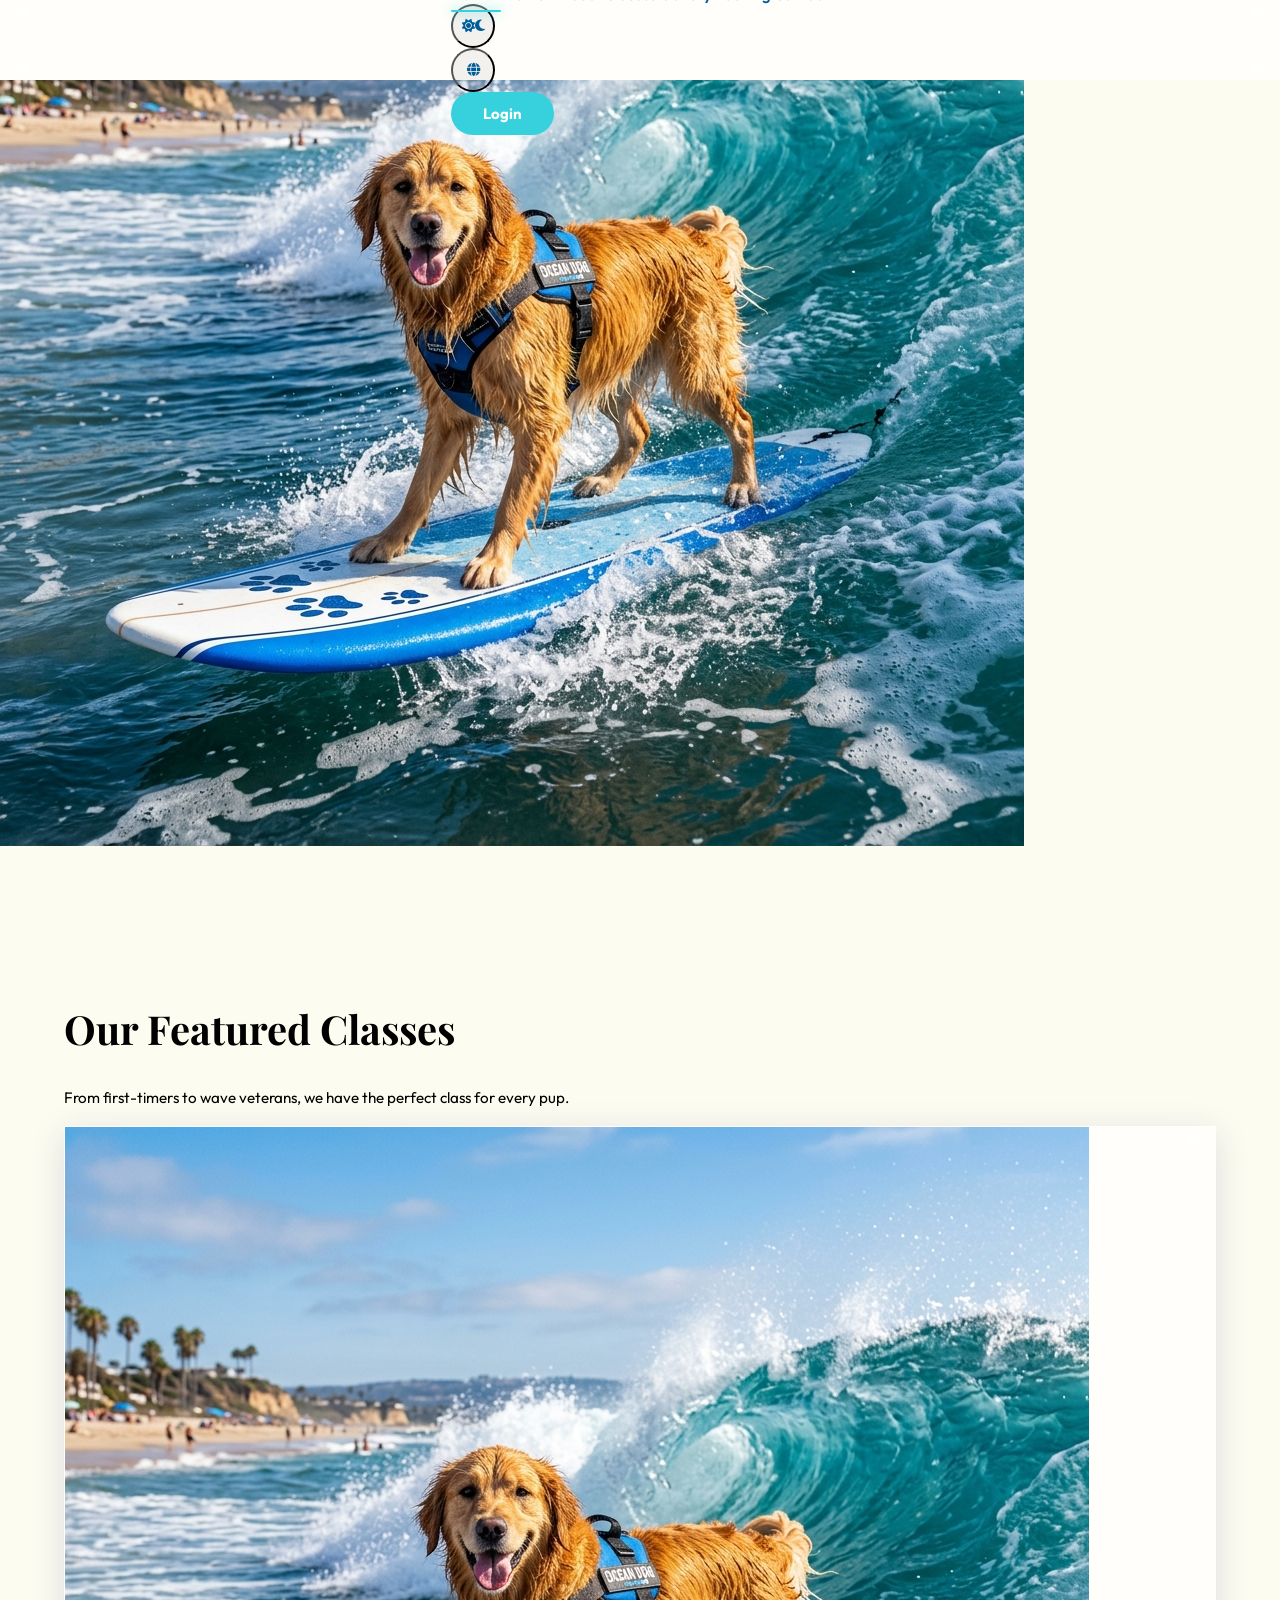
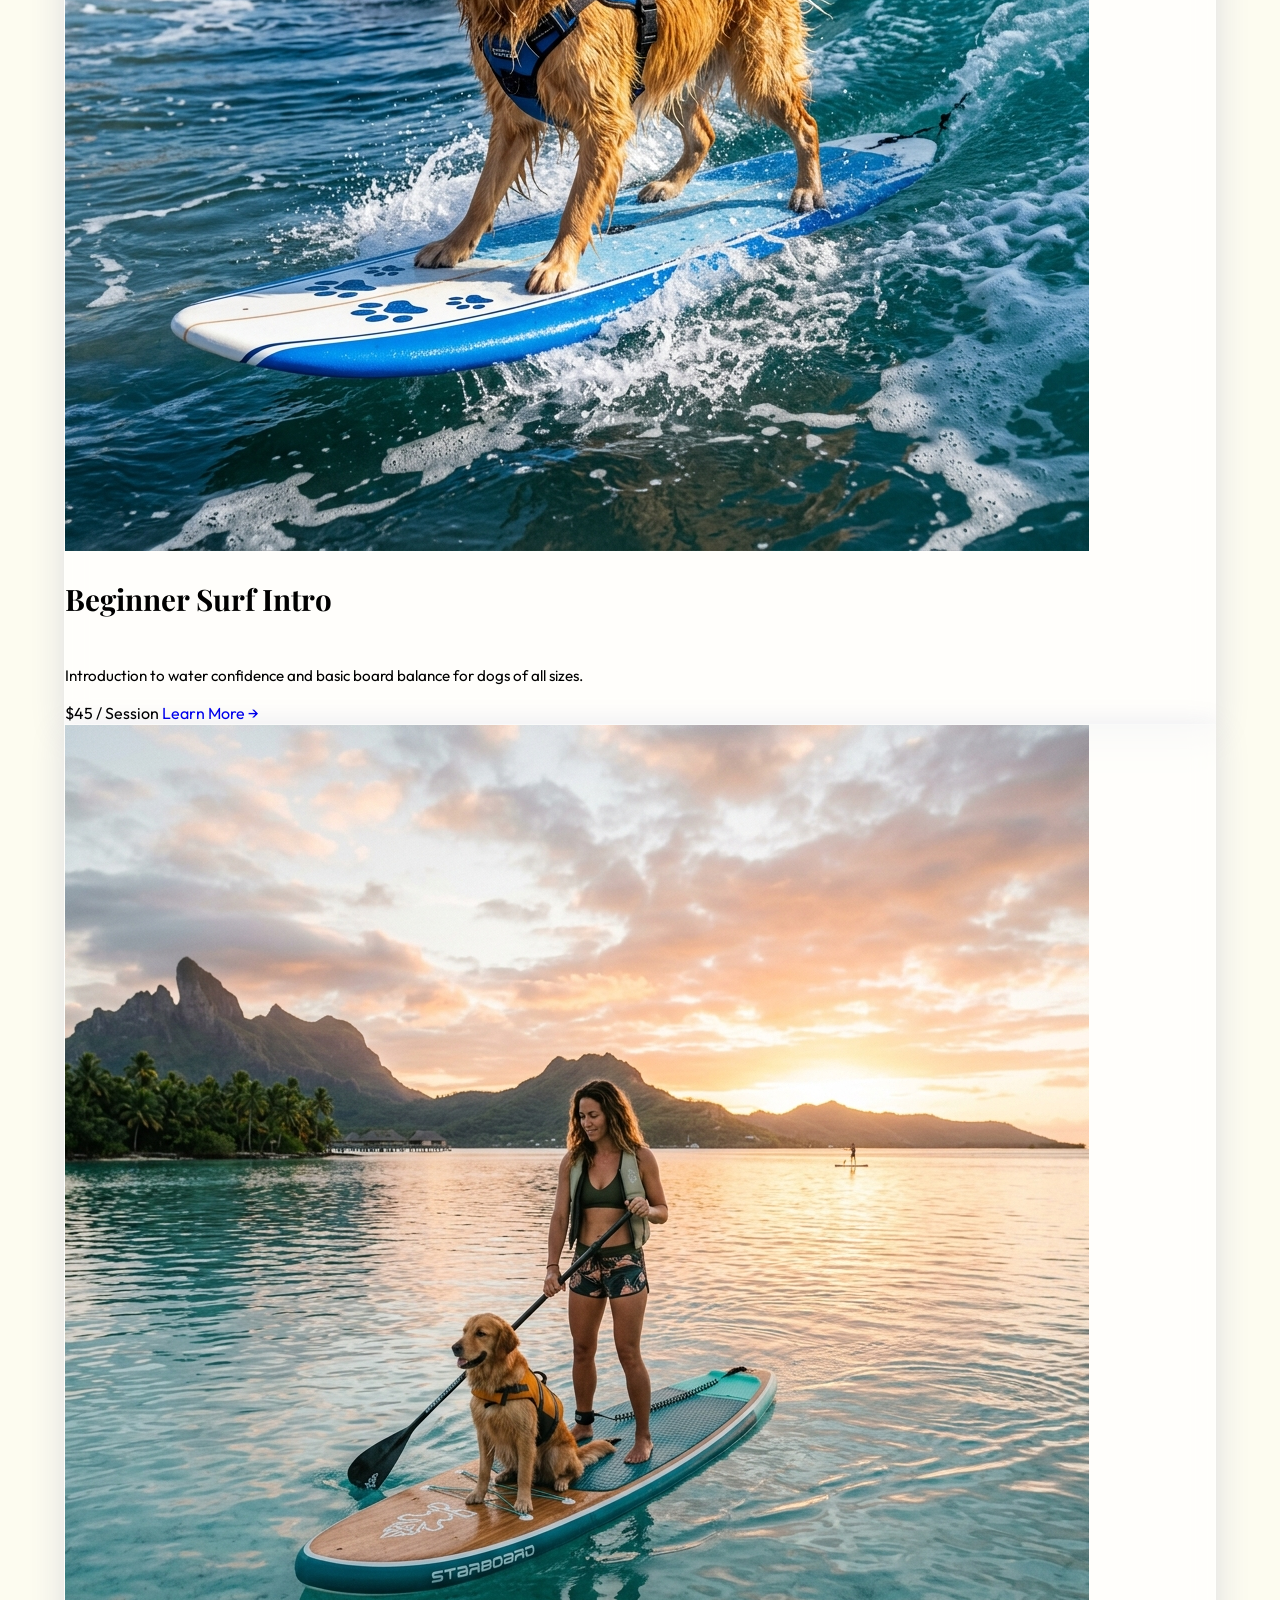
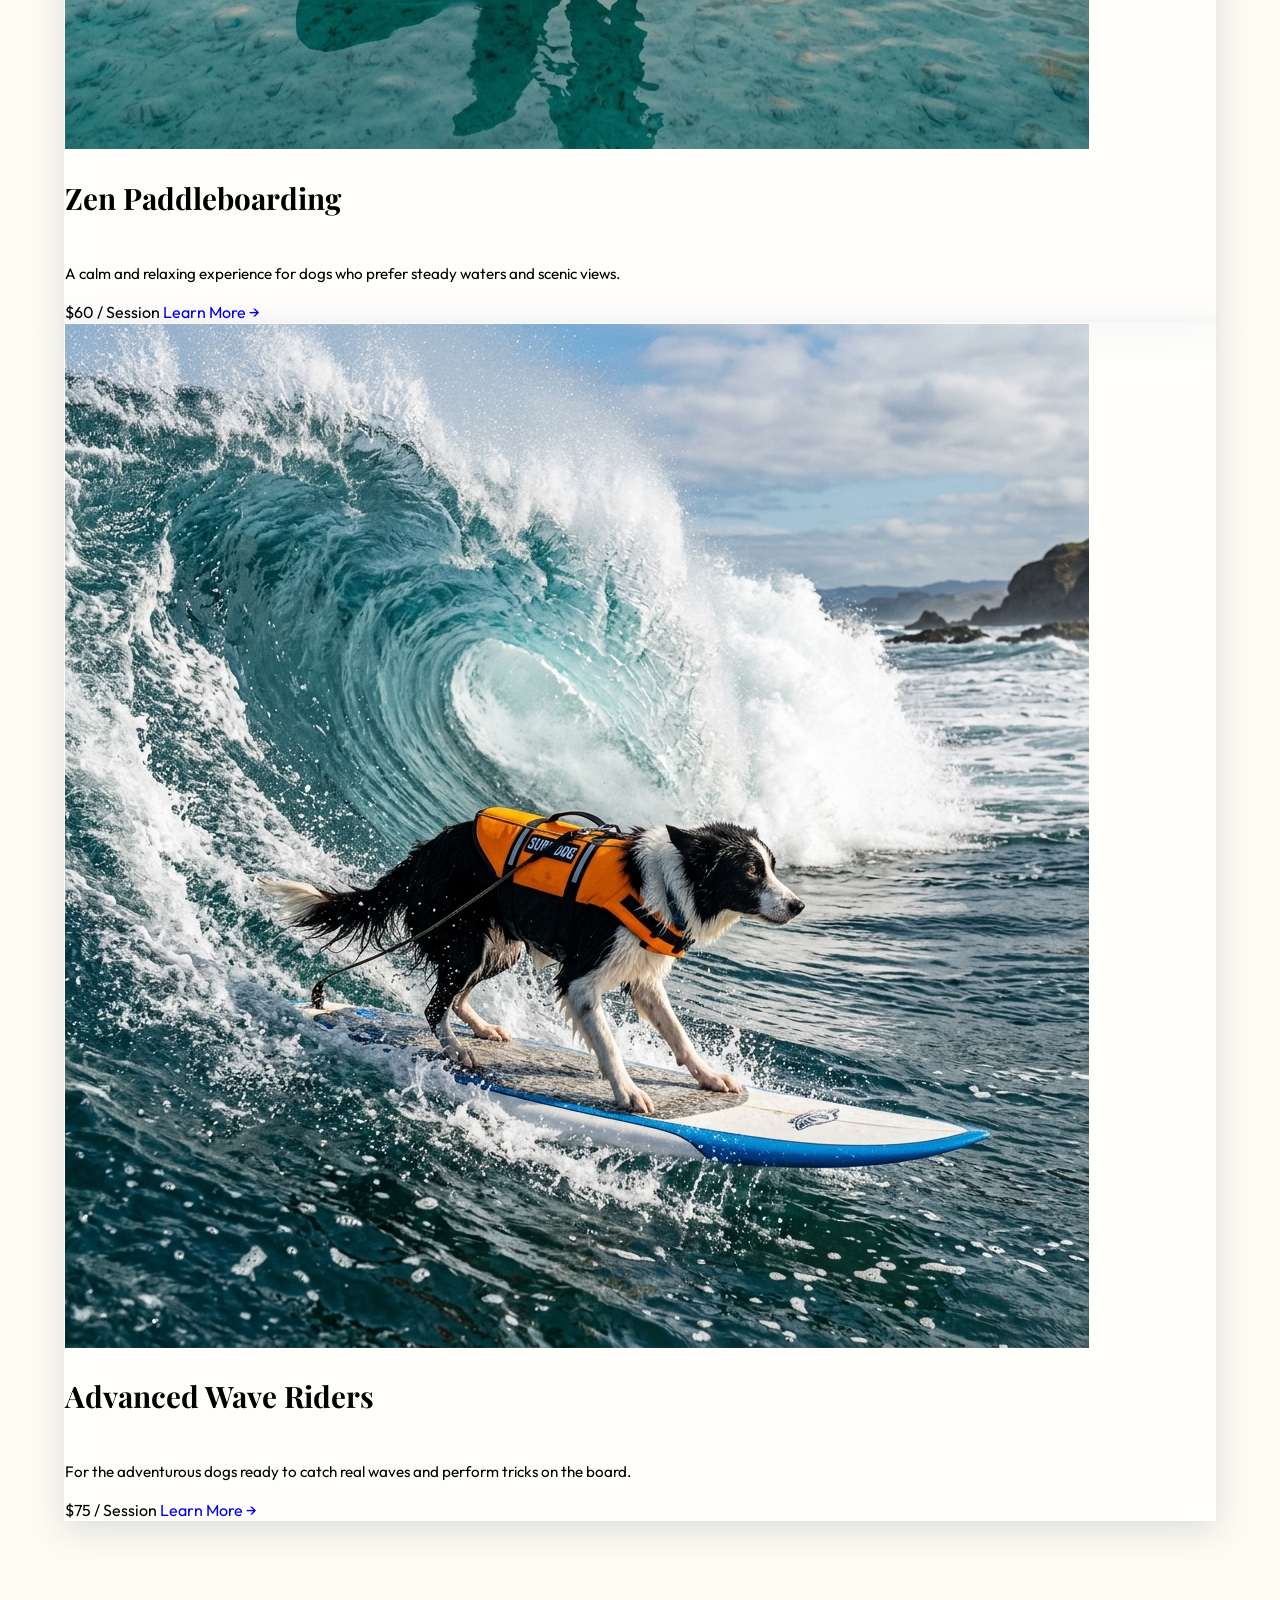
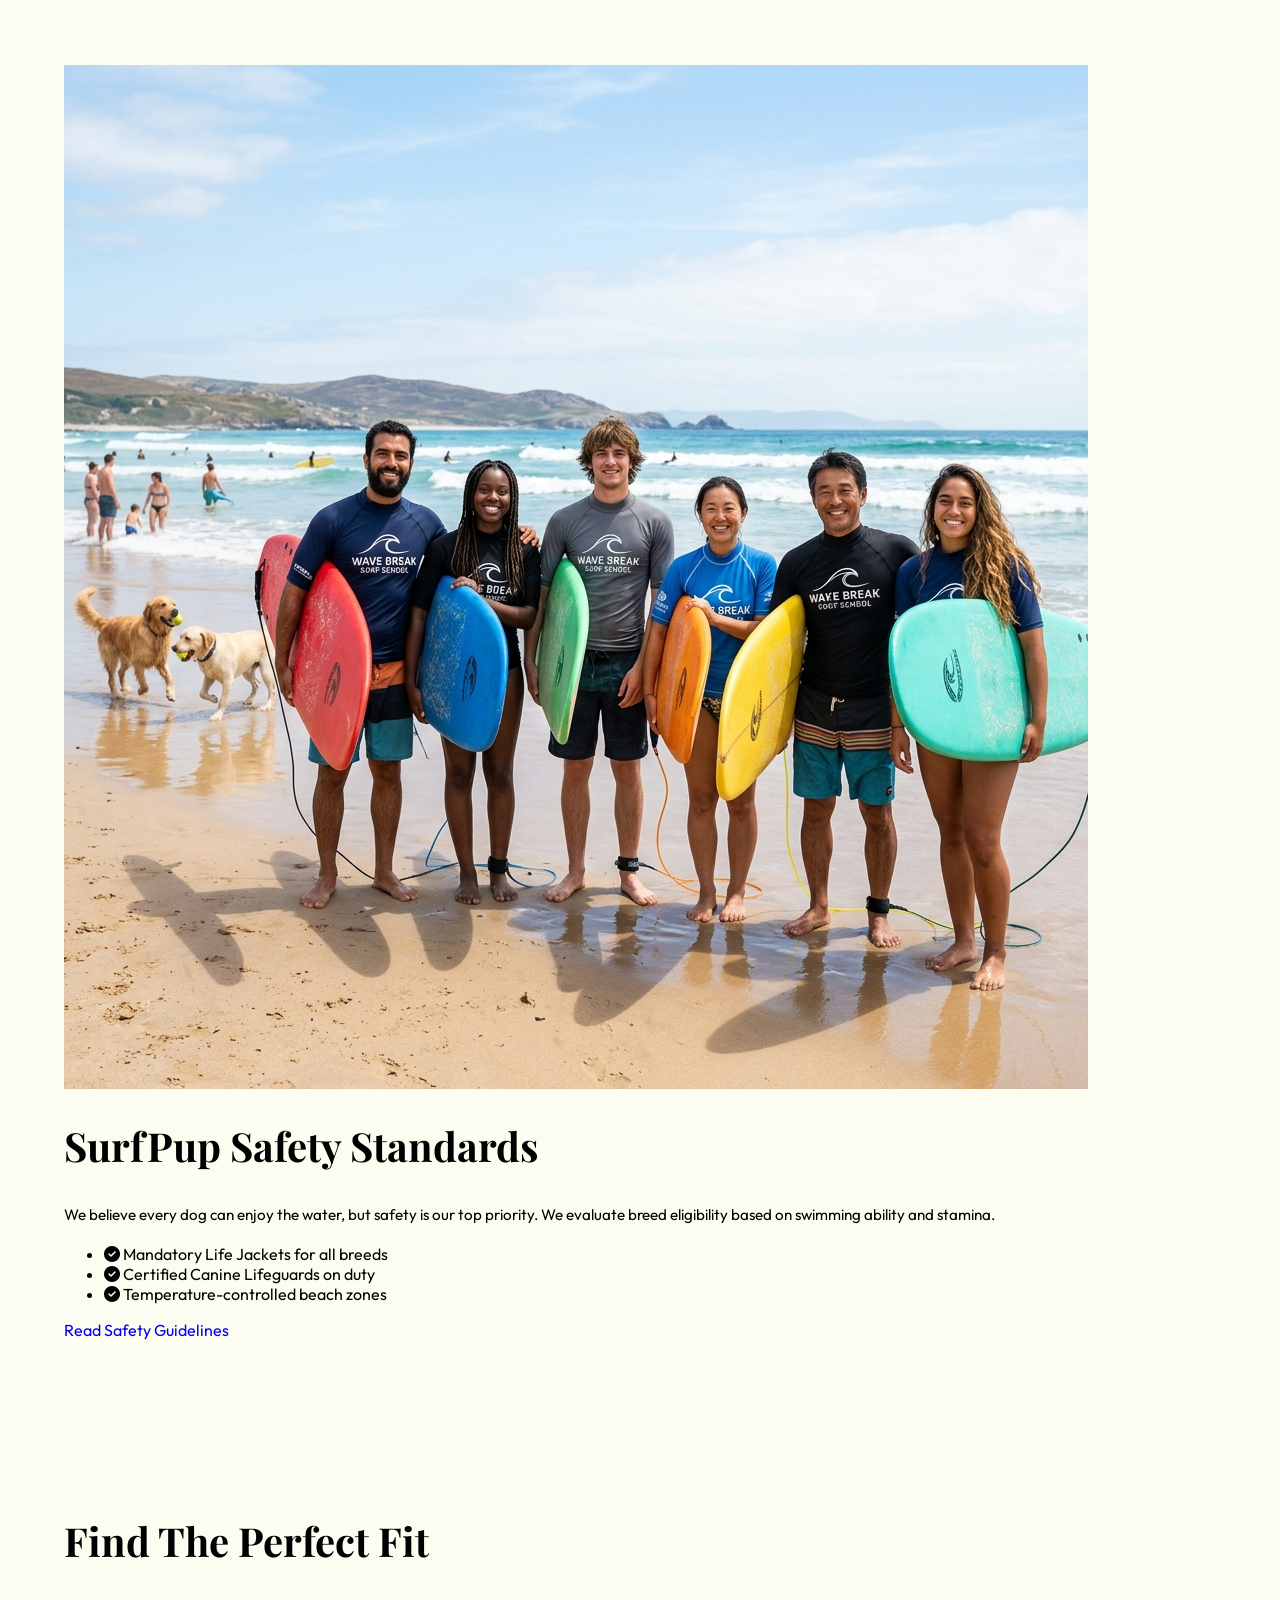
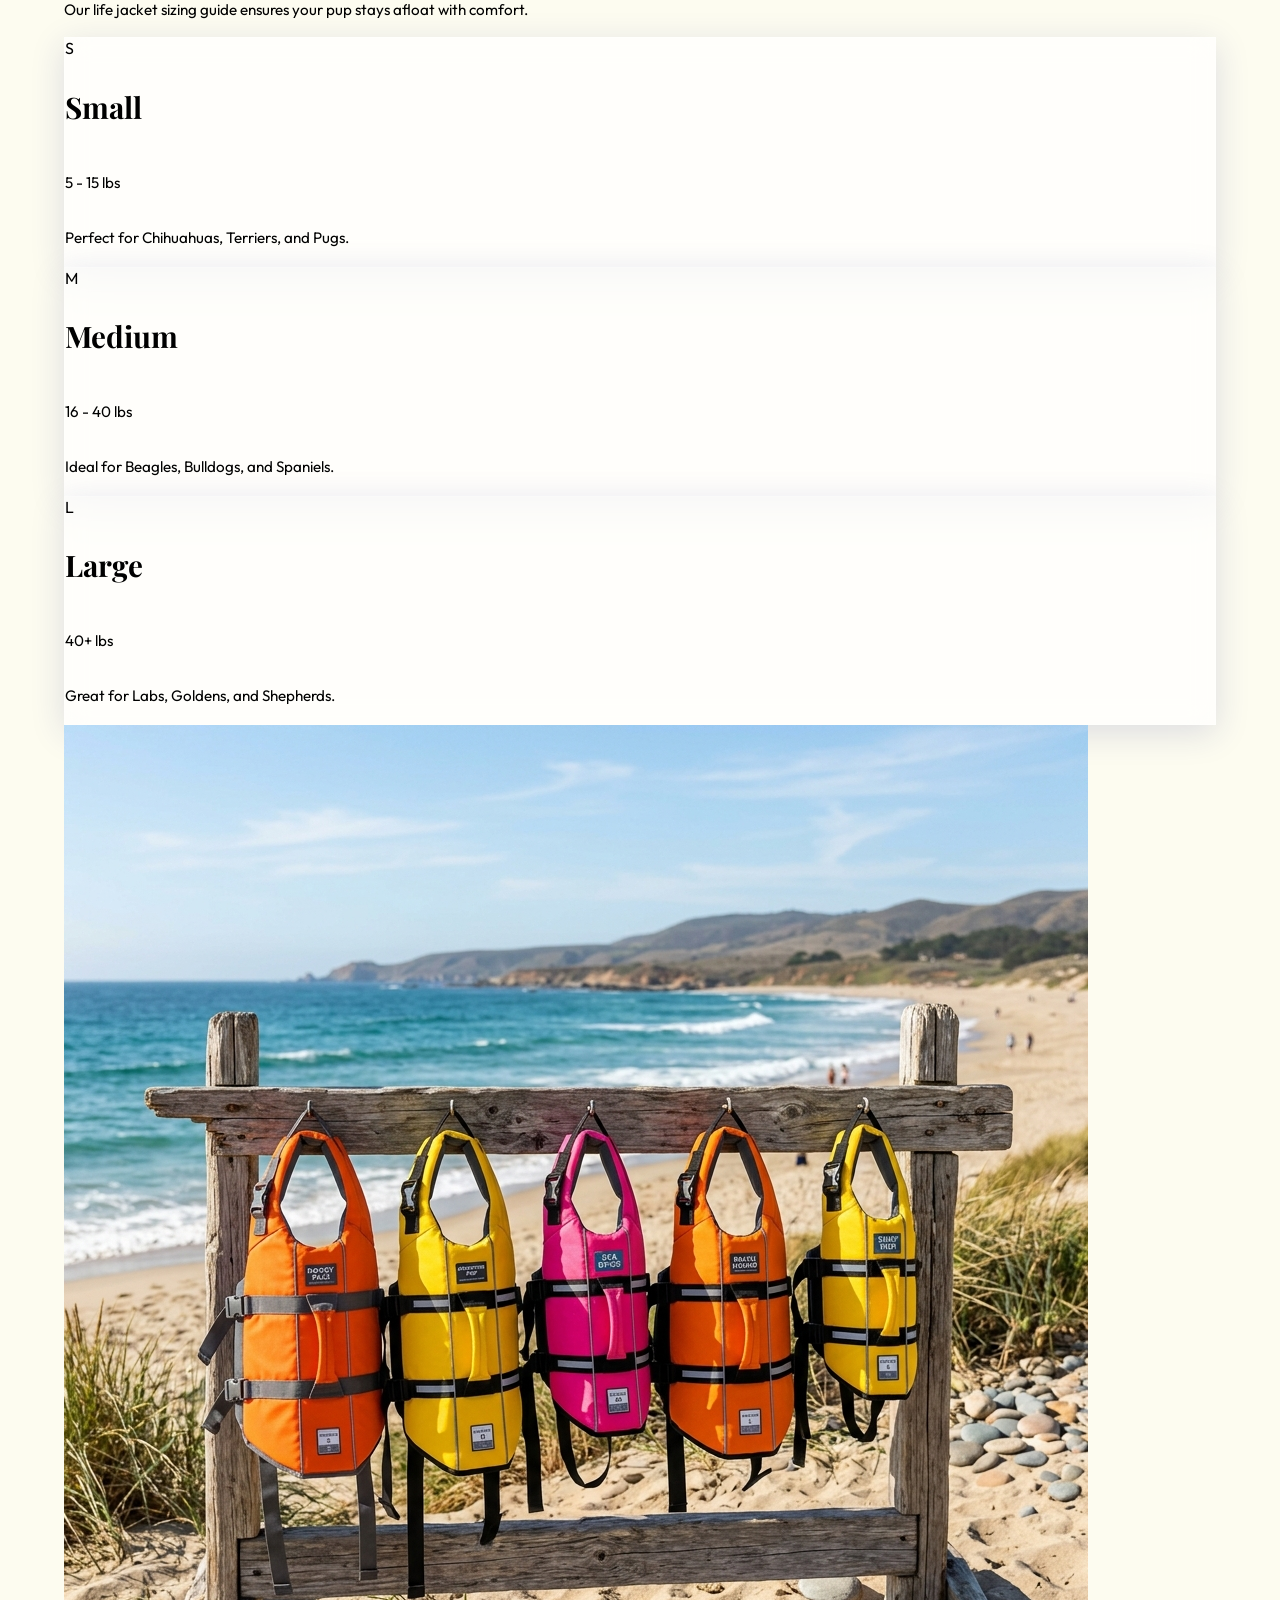
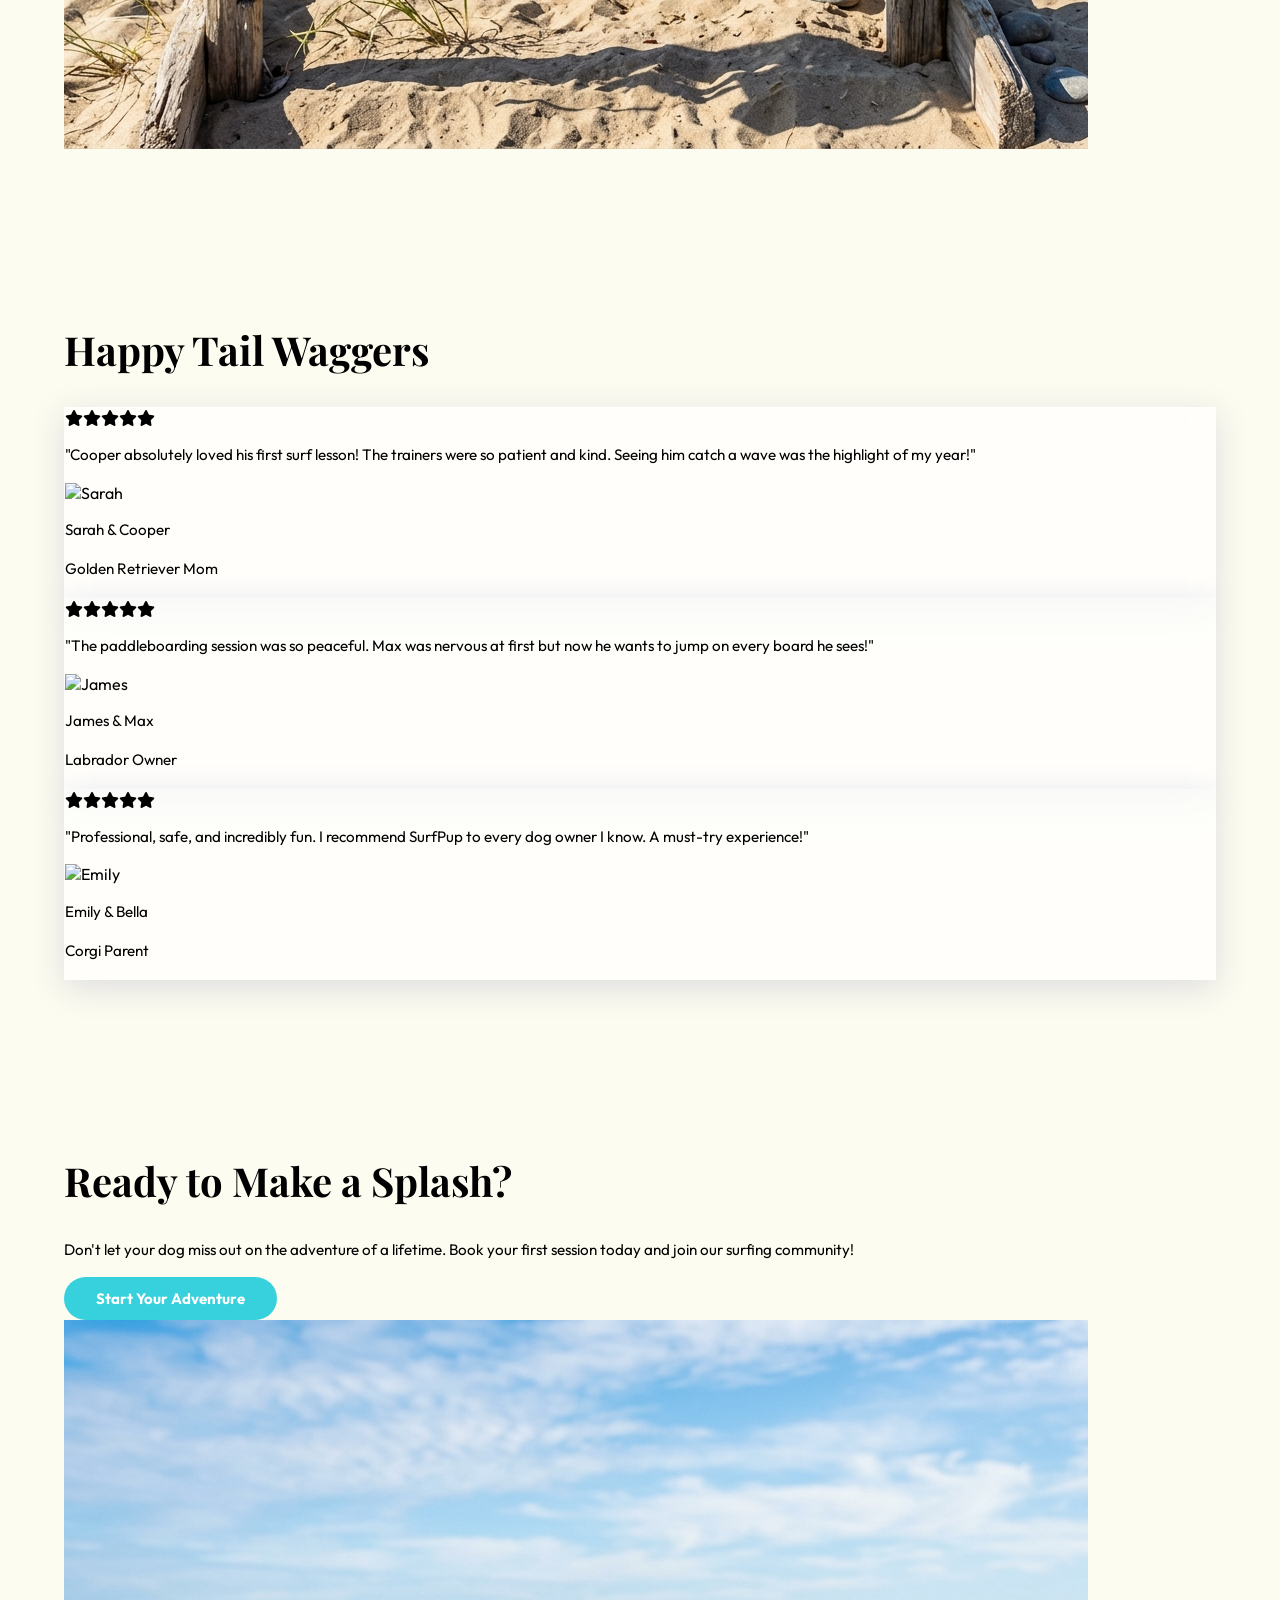
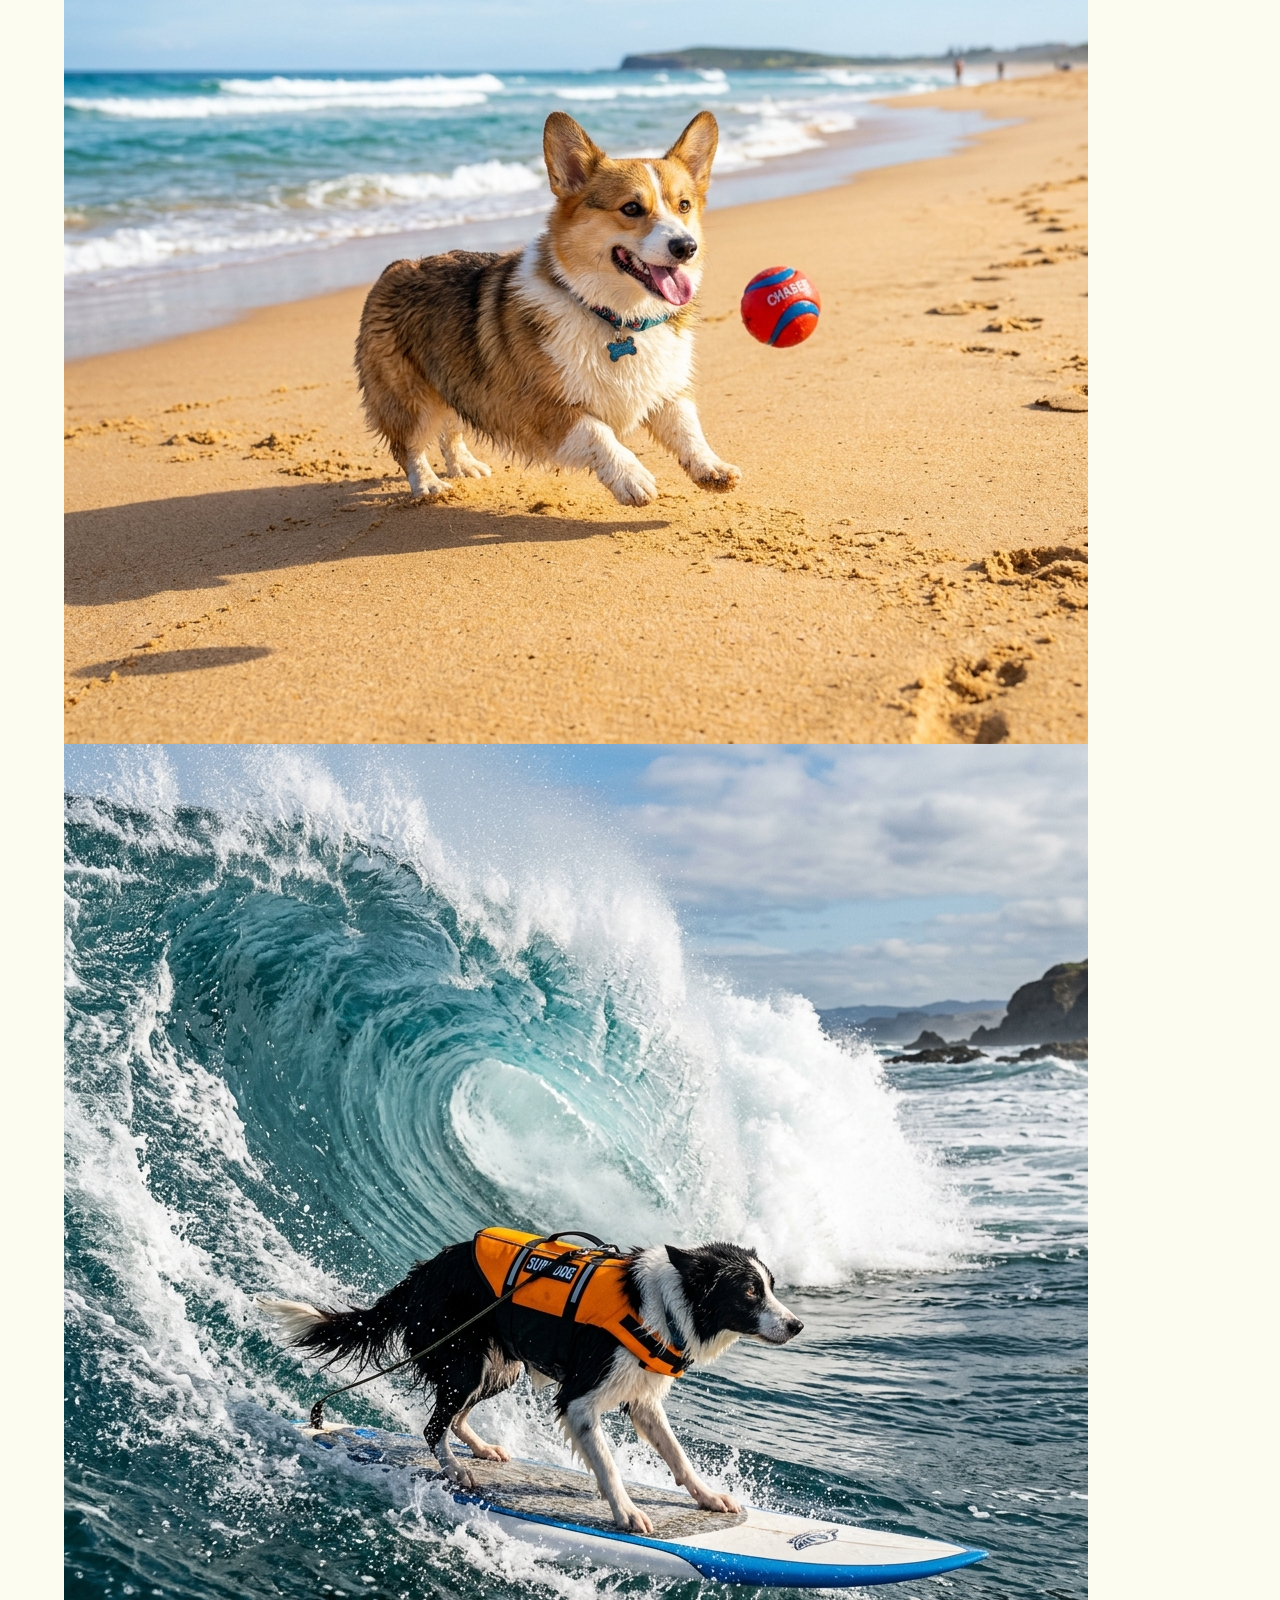
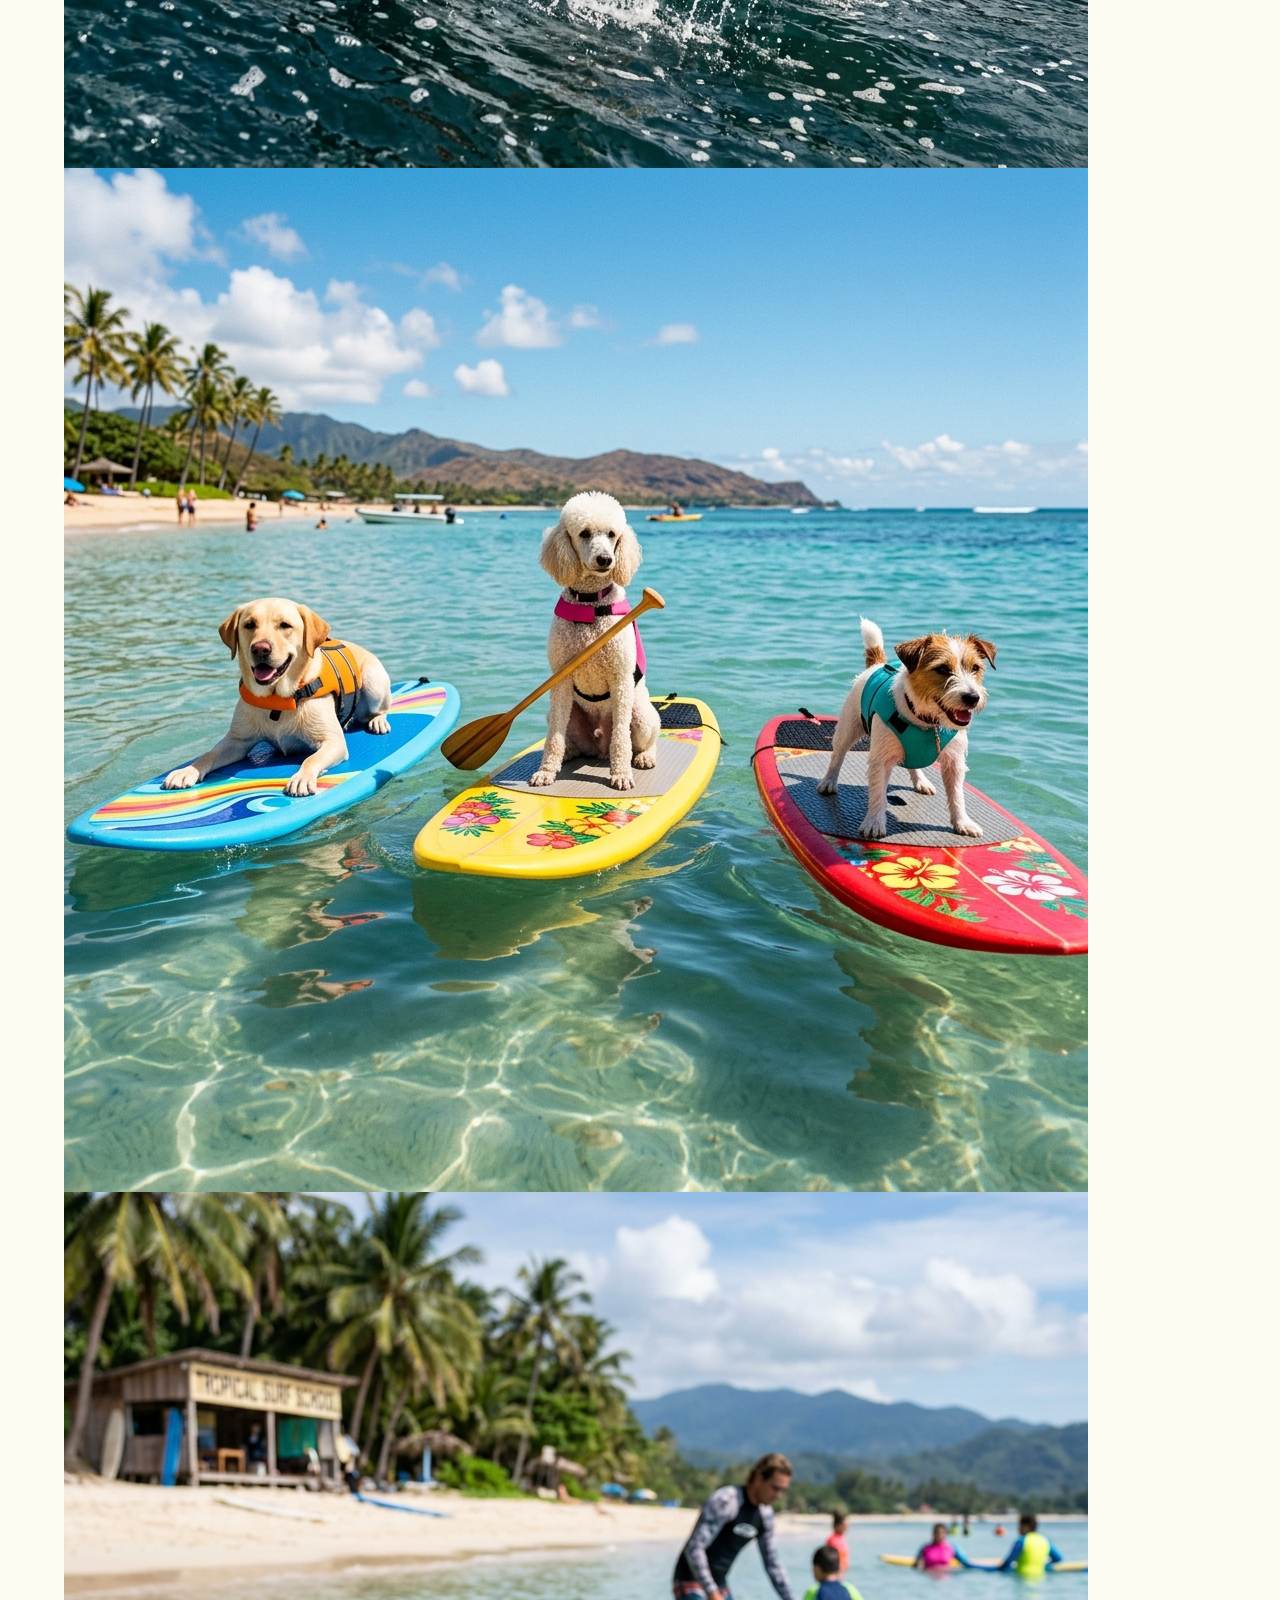
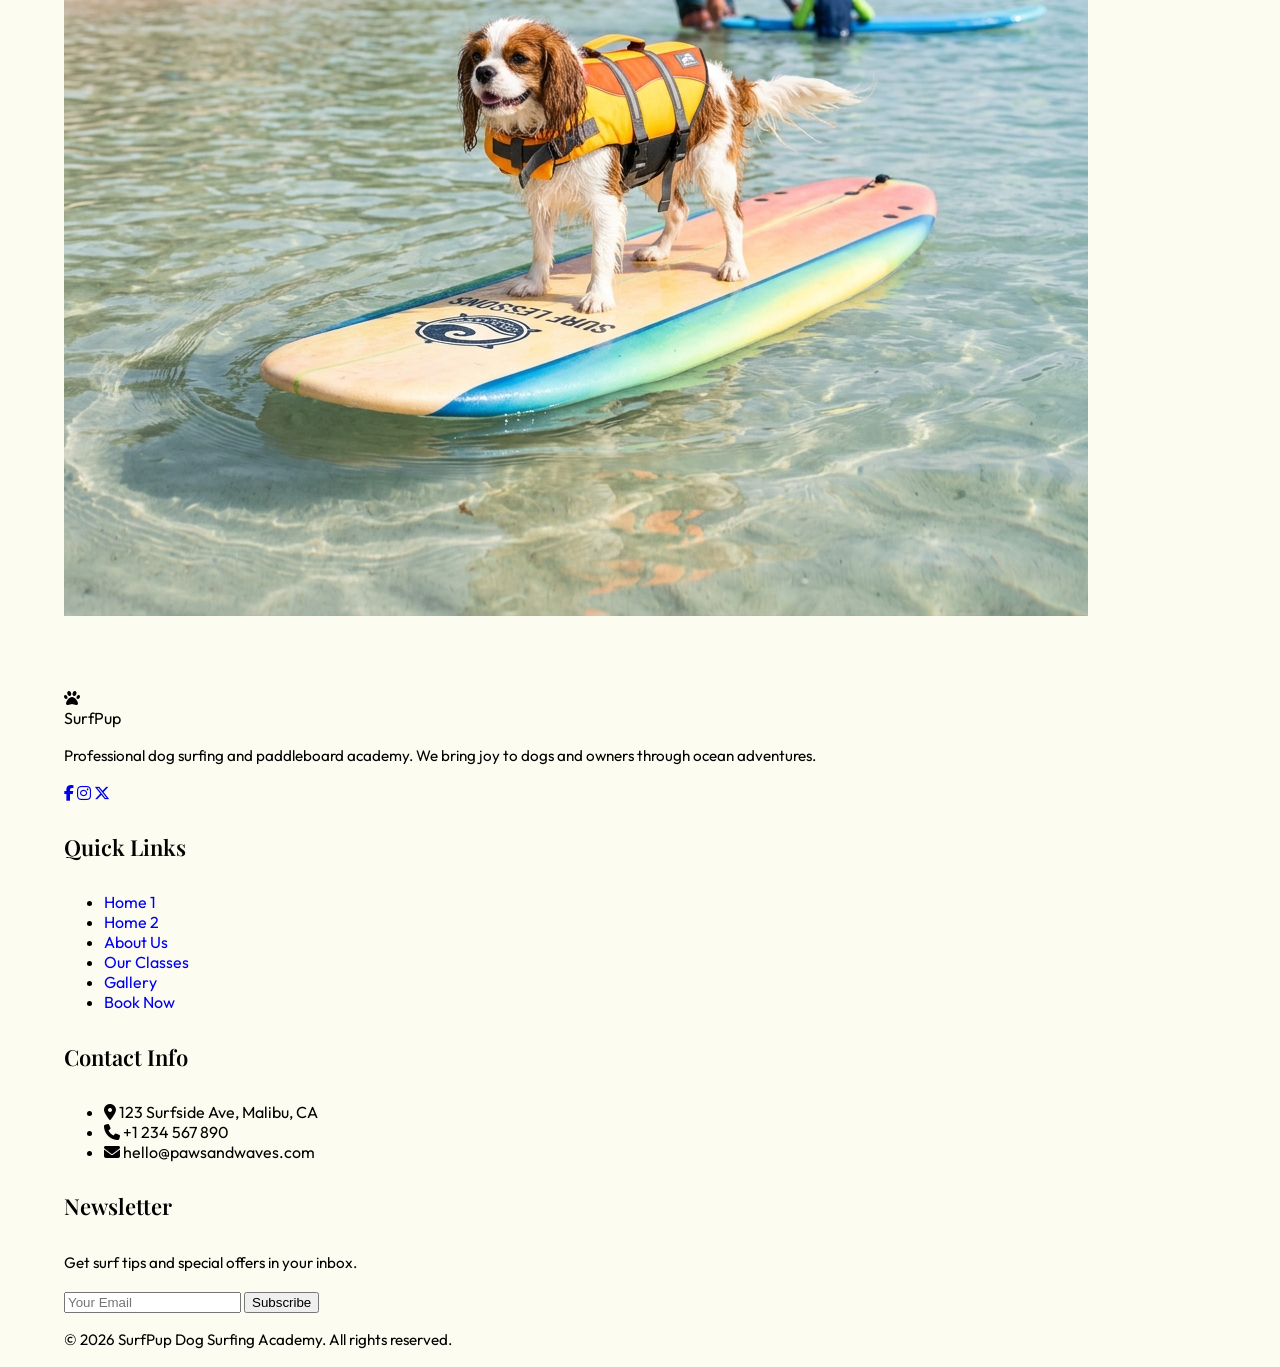
==== commit ef4fb243: "corrections" ====
--- a/index.html
+++ b/index.html
@@ -20,7 +20,7 @@
         }
     </script>
     <link rel="stylesheet" href="assets/css/style.css">
-    <link rel="stylesheet" href="https://cdnjs.cloudflare.com/ajax/libs/font-awesome/6.4.0/css/all.min.css">
+    <link rel="stylesheet" href="https://cdnjs.cloudflare.com/ajax/libs/font-awesome/6.5.1/css/all.min.css">
     <link rel="icon" type="image/svg+xml" href="data:image/svg+xml,<svg xmlns='http://www.w3.org/2000/svg' viewBox='0 0 100 100'><rect width='100' height='100' rx='25' fill='%2336D1DC'/><path d='M30 45c5.52 0 10-4.48 10-10s-4.48-10-10-10-10 4.48-10 10 4.48 10 10 10zm10 20c5.52 0 10-4.48 10-10s-4.48-10-10-10-10 4.48-10 10 4.48 10 10 10zm30-20c5.52 0 10-4.48 10-10s-4.48-10-10-10-10 4.48-10 10 4.48 10 10 10zm10 20c5.52 0 10-4.48 10-10s-4.48-10-10-10-10 4.48-10 10 4.48 10 10 10zm-35 15c10.5 0 17.5-12 17.5-12s-7-5-17.5-5-17.5 5-17.5 5 7 12 17.5 12z' fill='white'/></svg>">
 </head>
 <body class="transition-colors duration-300">
@@ -28,7 +28,7 @@
     <!-- Header -->
     <header class="sticky top-0 w-full z-50 transition-all duration-300">
         <nav class="container mx-auto  py-4 flex items-center justify-between">
-            <a href="index.html" class="flex items-center space-x-3 group">
+            <a href="index.html" class="flex items-center gap-3 group">
                 <div class="w-10 h-10 bg-[var(--primary)] rounded-xl flex items-center justify-center shadow-lg shadow-[var(--primary)]/20 transition-transform group-hover:scale-110">
                     <i class="fas fa-paw text-white text-xl"></i>
                 </div>
@@ -36,7 +36,7 @@
             </a>
 
             <!-- Desktop Menu -->
-            <div class="hidden xl:flex items-center space-x-8">
+            <div class="hidden lg:flex items-center gap-4 xl:gap-8">
                 <a href="index.html" class="nav-link active font-medium">Home 1</a>
                 <a href="pages/home-2.html" class="nav-link font-medium">Home 2</a>
                 <a href="pages/about.html" class="nav-link font-medium">About</a>
@@ -46,7 +46,7 @@
                 <a href="pages/contact.html" class="nav-link font-medium">Contact</a>
             </div>
 
-            <div class="hidden xl:flex items-center space-x-4">
+            <div class="hidden lg:flex items-center gap-4">
                 <button id="theme-toggle" class="p-2 rounded-full hover:bg-gray-200 dark:hover:bg-gray-800 transition-colors">
                     <i class="fas fa-sun dark:hidden"></i>
                     <i class="fas fa-moon hidden dark:block"></i>
@@ -58,13 +58,13 @@
             </div>
 
             <!-- Mobile Toggle -->
-            <button id="mobile-menu-btn" class="xl:hidden text-2xl">
+            <button id="mobile-menu-btn" class="lg:hidden text-2xl text-slate-900 dark:text-white">
                 <i class="fas fa-bars"></i>
             </button>
         </nav>
 
         <!-- Mobile Menu -->
-        <div id="mobile-menu" class="hidden xl:hidden flex-col space-y-4 pt-4 pb-8 border-t border-gray-100 dark:border-gray-800">
+        <div id="mobile-menu" class="hidden lg:hidden flex-col pt-4 pb-8 border-t border-gray-100 dark:border-gray-800">
             <a href="index.html" class="nav-link active font-medium px-4">Home 1</a>
             <a href="pages/home-2.html" class="nav-link font-medium px-4">Home 2</a>
             <a href="pages/about.html" class="nav-link font-medium px-4">About</a>
@@ -72,15 +72,18 @@
             <a href="pages/gallery.html" class="nav-link font-medium px-4">Gallery</a>
             <a href="pages/booking.html" class="nav-link font-medium px-4">Booking</a>
             <a href="pages/contact.html" class="nav-link font-medium px-4">Contact</a>
-            <div class="flex items-center space-x-4 pt-4">
-                <button id="mobile-theme-toggle" class="p-3 rounded-full bg-gray-100 dark:bg-slate-800 transition-colors">
-                    <i class="fas fa-sun dark:hidden text-lg"></i>
-                    <i class="fas fa-moon hidden dark:block text-lg"></i>
-                </button>
-                <button id="mobile-rtl-toggle" class="p-3 rounded-full bg-gray-100 dark:bg-slate-800 transition-colors">
-                    <i class="fas fa-globe text-lg"></i>
-                </button>
-                <a href="pages/login.html" class=" py-2 bg-[var(--primary)] text-white rounded-full font-bold px-8 text-center mx-4">Login</a>
+            
+            <div class="flex flex-col space-y-6 px-8 pt-8 mt-4 border-t border-gray-100 dark:border-gray-800">
+                <div class="flex items-center justify-center gap-6">
+                    <button id="mobile-theme-toggle" class="w-14 h-14 rounded-2xl bg-gray-100 dark:bg-slate-800 flex items-center justify-center text-xl shadow-sm">
+                        <i class="fas fa-sun dark:hidden"></i>
+                        <i class="fas fa-moon hidden dark:block"></i>
+                    </button>
+                    <button id="mobile-rtl-toggle" class="w-14 h-14 rounded-2xl bg-gray-100 dark:bg-slate-800 flex items-center justify-center text-xl shadow-sm">
+                        <i class="fas fa-globe"></i>
+                    </button>
+                </div>
+                <a href="pages/login.html" class="w-full py-4 bg-[var(--primary)] text-white rounded-2xl font-bold shadow-lg text-center btn-glow text-lg">Login Account</a>
             </div>
         </div>
     </header>
@@ -94,9 +97,9 @@
         <div class="container mx-auto  relative z-10 text-center text-white reveal reveal-up">
             <h1 class="text-5xl md:text-7xl font-extrabold mb-6 leading-tight">Where Every Dog <br><span class="text-[var(--primary)]">Finds Their Wave</span></h1>
             <p class="text-xl md:text-2xl mb-10 max-w-2xl mx-auto opacity-90">Professional surfing and paddleboard classes designed specifically for your furry best friends. Safe, fun, and unforgettable!</p>
-            <div class="flex flex-col sm:flex-row justify-center items-center space-y-4 sm:space-y-0 sm:space-x-6">
+            <div class="flex flex-col sm:flex-row justify-center items-center gap-6">
                 <a href="pages/booking.html" class="px-10 py-4 bg-[var(--primary)] text-white rounded-full font-bold text-lg shadow-2xl hover:scale-105 transition-all btn-glow">Book a Class Now</a>
-                <a href="pages/classes.html" class="px-10 py-4 glass text-white rounded-full font-bold text-lg hover:bg-white hover:text-black transition-all">Explore Classes</a>
+                <a href="pages/classes.html" class="px-10 py-4 glass text-slate-900 dark:text-white rounded-full font-bold text-lg hover:bg-white hover:text-black transition-all">Explore Classes</a>
             </div>
 
         </div>
@@ -111,39 +114,39 @@
             </div>
             <div class="grid grid-cols-1 md:grid-cols-2 lg:grid-cols-3 gap-10">
                 <!-- Class 1 -->
-                <div class="glass p-8 rounded-3xl card-hover reveal reveal-left">
-                    <div class="h-56 overflow-hidden relative">
+                <div class="glass p-8 rounded-3xl card-hover reveal reveal-left flex flex-col h-full">
+                    <div class="h-56 mb-6 rounded-2xl overflow-hidden relative">
                         <img src="assets/images/hero-1.png" alt="Beginner Surf" class="w-full h-full object-cover transition-transform duration-500 hover:scale-110" loading="lazy">
                     </div>
                     <h3 class="text-2xl font-bold mb-3">Beginner Surf Intro</h3>
                     <p class="text-gray-600 dark:text-gray-400 mb-6">Introduction to water confidence and basic board balance for dogs of all sizes.</p>
-                    <div class="flex items-center justify-between">
-                        <span class="text-[var(--primary)] font-bold text-xl">$45 / Session</span>
-                        <a href="pages/booking.html" class="text-[var(--primary-dark)] dark:text-[var(--primary)] font-bold hover:underline">Join SurfPup →</a>
+                    <div class="mt-auto flex flex-wrap items-center justify-between gap-3 pt-4 border-t border-gray-100 dark:border-slate-700/50">
+                        <span class="text-[var(--primary)] font-bold text-xl whitespace-nowrap">$45 / Session</span>
+                        <a href="pages/booking.html" class="text-[var(--primary-dark)] dark:text-[var(--primary)] font-bold hover:underline whitespace-nowrap">Learn More →</a>
                     </div>
                 </div>
                 <!-- Class 2 -->
-                <div class="glass p-8 rounded-3xl card-hover reveal reveal-up">
-                    <div class="h-56 mb-6 rounded-2xl overflow-hidden">
+                <div class="glass p-8 rounded-3xl card-hover reveal reveal-up flex flex-col h-full">
+                    <div class="h-56 mb-6 rounded-2xl overflow-hidden relative">
                         <img src="assets/images/hero-2.png" alt="Paddleboard" class="w-full h-full object-cover transition-transform duration-500 hover:scale-110" loading="lazy">
                     </div>
                     <h3 class="text-2xl font-bold mb-3">Zen Paddleboarding</h3>
                     <p class="text-gray-600 dark:text-gray-400 mb-6">A calm and relaxing experience for dogs who prefer steady waters and scenic views.</p>
-                    <div class="flex items-center justify-between">
-                        <span class="text-[var(--primary)] font-bold text-xl">$60 / Session</span>
-                        <a href="pages/booking.html" class="text-[var(--primary-dark)] dark:text-[var(--primary)] font-bold hover:underline">Learn More →</a>
+                    <div class="mt-auto flex flex-wrap items-center justify-between gap-3 pt-4 border-t border-gray-100 dark:border-slate-700/50">
+                        <span class="text-[var(--primary)] font-bold text-xl whitespace-nowrap">$60 / Session</span>
+                        <a href="pages/booking.html" class="text-[var(--primary-dark)] dark:text-[var(--primary)] font-bold hover:underline whitespace-nowrap">Learn More →</a>
                     </div>
                 </div>
                 <!-- Class 3 -->
-                <div class="glass p-8 rounded-3xl card-hover reveal reveal-right md:col-span-2 lg:col-span-1 md:max-w-lg md:mx-auto lg:max-w-none">
-                    <div class="h-56 mb-6 rounded-2xl overflow-hidden">
+                <div class="glass p-8 rounded-3xl card-hover reveal reveal-right flex flex-col h-full">
+                    <div class="h-56 mb-6 rounded-2xl overflow-hidden relative">
                         <img src="assets/images/gallery-2.png" alt="Pro Surf" class="w-full h-full object-cover transition-transform duration-500 hover:scale-110" loading="lazy">
                     </div>
                     <h3 class="text-2xl font-bold mb-3">Advanced Wave Riders</h3>
                     <p class="text-gray-600 dark:text-gray-400 mb-6">For the adventurous dogs ready to catch real waves and perform tricks on the board.</p>
-                    <div class="flex items-center justify-between">
-                        <span class="text-[var(--primary)] font-bold text-xl">$75 / Session</span>
-                        <a href="pages/booking.html" class="text-[var(--primary-dark)] dark:text-[var(--primary)] font-bold hover:underline">Learn More →</a>
+                    <div class="mt-auto flex flex-wrap items-center justify-between gap-3 pt-4 border-t border-gray-100 dark:border-slate-700/50">
+                        <span class="text-[var(--primary)] font-bold text-xl whitespace-nowrap">$75 / Session</span>
+                        <a href="pages/booking.html" class="text-[var(--primary-dark)] dark:text-[var(--primary)] font-bold hover:underline whitespace-nowrap">Learn More →</a>
                     </div>
                 </div>
             </div>
@@ -222,42 +225,42 @@
         <div class="container mx-auto ">
             <h2 class="text-4xl md:text-5xl font-bold mb-16 text-center reveal reveal-up">Happy Tail Waggers</h2>
             <div class="grid grid-cols-1 md:grid-cols-2 lg:grid-cols-3 gap-8">
-                <div class="glass p-8 rounded-3xl reveal reveal-left">
+                <div class="glass p-8 rounded-3xl reveal reveal-left flex flex-col h-full">
                     <div class="flex items-center space-x-1 text-yellow-400 mb-4">
                         <i class="fas fa-star"></i><i class="fas fa-star"></i><i class="fas fa-star"></i><i class="fas fa-star"></i><i class="fas fa-star"></i>
                     </div>
-                    <p class="text-gray-700 dark:text-gray-300 mb-6">"Cooper absolutely loved his first surf lesson! The trainers were so patient and kind. Seeing him catch a wave was the highlight of my year!"</p>
-                    <div class="flex items-center space-x-4">
-                        <img src="https://i.pravatar.cc/150?u=sarah" alt="Sarah" class="w-12 h-12 rounded-full object-cover shadow-md border-2 border-white">
-                        <div>
-                            <p class="font-bold">Sarah & Cooper</p>
-                            <p class="text-sm text-gray-500">Golden Retriever Mom</p>
+                    <p class="text-gray-700 dark:text-gray-300 mb-6 flex-grow">"Cooper absolutely loved his first surf lesson! The trainers were so patient and kind. Seeing him catch a wave was the highlight of my year!"</p>
+                    <div class="flex items-center gap-4 mt-auto">
+                        <img src="https://i.pravatar.cc/150?u=sarah" alt="Sarah" class="w-12 h-12 rounded-full object-cover shadow-md border-2 border-white flex-shrink-0">
+                        <div class="min-w-0">
+                            <p class="font-bold truncate">Sarah & Cooper</p>
+                            <p class="text-sm text-gray-500 truncate">Golden Retriever Mom</p>
                         </div>
                     </div>
                 </div>
-                <div class="glass p-8 rounded-3xl reveal reveal-up">
+                <div class="glass p-8 rounded-3xl reveal reveal-up flex flex-col h-full">
                     <div class="flex items-center space-x-1 text-yellow-400 mb-4">
                         <i class="fas fa-star"></i><i class="fas fa-star"></i><i class="fas fa-star"></i><i class="fas fa-star"></i><i class="fas fa-star"></i>
                     </div>
-                    <p class="text-gray-700 dark:text-gray-300 mb-6">"The paddleboarding session was so peaceful. Max was nervous at first but now he wants to jump on every board he sees!"</p>
-                    <div class="flex items-center space-x-4">
-                        <img src="https://i.pravatar.cc/150?u=james" alt="James" class="w-12 h-12 rounded-full object-cover shadow-md border-2 border-white">
-                        <div>
-                            <p class="font-bold">James & Max</p>
-                            <p class="text-sm text-gray-500">Labrador Owner</p>
+                    <p class="text-gray-700 dark:text-gray-300 mb-6 flex-grow">"The paddleboarding session was so peaceful. Max was nervous at first but now he wants to jump on every board he sees!"</p>
+                    <div class="flex items-center gap-4 mt-auto">
+                        <img src="https://i.pravatar.cc/150?u=james" alt="James" class="w-12 h-12 rounded-full object-cover shadow-md border-2 border-white flex-shrink-0">
+                        <div class="min-w-0">
+                            <p class="font-bold truncate">James & Max</p>
+                            <p class="text-sm text-gray-500 truncate">Labrador Owner</p>
                         </div>
                     </div>
                 </div>
-                <div class="glass p-8 rounded-3xl reveal reveal-right md:col-span-2 lg:col-span-1 md:max-w-lg md:mx-auto lg:max-w-none">
+                <div class="glass p-8 rounded-3xl reveal reveal-right flex flex-col h-full">
                     <div class="flex items-center space-x-1 text-yellow-400 mb-4">
                         <i class="fas fa-star"></i><i class="fas fa-star"></i><i class="fas fa-star"></i><i class="fas fa-star"></i><i class="fas fa-star"></i>
                     </div>
-                    <p class="text-gray-700 dark:text-gray-300 mb-6">"Professional, safe, and incredibly fun. I recommend SurfPup to every dog owner I know. A must-try experience!"</p>
-                    <div class="flex items-center space-x-4">
-                        <img src="https://i.pravatar.cc/150?u=emily" alt="Emily" class="w-12 h-12 rounded-full object-cover shadow-md border-2 border-white">
-                        <div>
-                            <p class="font-bold">Emily & Bella</p>
-                            <p class="text-sm text-gray-500">Corgi Parent</p>
+                    <p class="text-gray-700 dark:text-gray-300 mb-6 flex-grow">"Professional, safe, and incredibly fun. I recommend SurfPup to every dog owner I know. A must-try experience!"</p>
+                    <div class="flex items-center gap-4 mt-auto">
+                        <img src="https://i.pravatar.cc/150?u=emily" alt="Emily" class="w-12 h-12 rounded-full object-cover shadow-md border-2 border-white flex-shrink-0">
+                        <div class="min-w-0">
+                            <p class="font-bold truncate">Emily & Bella</p>
+                            <p class="text-sm text-gray-500 truncate">Corgi Parent</p>
                         </div>
                     </div>
                 </div>
@@ -285,7 +288,7 @@
     </section>
 
     <!-- Footer -->
-    <footer class="bg-white dark:bg-slate-900 text-slate-900 dark:text-white pt-24 pb-12 border-t border-gray-100 dark:border-gray-800 transition-colors duration-300">
+    <footer class="bg-white dark:bg-slate-900 text-slate-900 dark:text-white pt-16 pb-8 border-t border-gray-100 dark:border-gray-800 transition-colors duration-300">
         <div class="container mx-auto ">
             <div class="grid grid-cols-1 md:grid-cols-2 lg:grid-cols-4 gap-12 mb-16">
                 <div>
@@ -299,7 +302,7 @@
                     <div class="flex space-x-4">
                         <a href="#" class="w-10 h-10 rounded-full border border-gray-700 flex items-center justify-center hover:bg-[var(--primary)] transition-all"><i class="fab fa-facebook-f"></i></a>
                         <a href="#" class="w-10 h-10 rounded-full border border-gray-700 flex items-center justify-center hover:bg-[var(--primary)] transition-all"><i class="fab fa-instagram"></i></a>
-                        <a href="#" class="w-10 h-10 rounded-full border border-gray-700 flex items-center justify-center hover:bg-[var(--primary)] transition-all"><i class="fab fa-twitter"></i></a>
+                        <a href="#" class="w-10 h-10 rounded-full border border-gray-700 flex items-center justify-center hover:bg-[var(--primary)] transition-all"><i class="fa-brands fa-x-twitter"></i></a>
                     </div>
                 </div>
                 <div>
@@ -339,11 +342,9 @@
                     </form>
                 </div>
             </div>
-            <div class="border-t border-gray-100 dark:border-gray-800 pt-8 flex flex-col md:flex-row justify-center items-center relative">
+            <div class="border-t border-gray-100 dark:border-gray-800 pt-6 flex flex-col md:flex-row justify-center items-center relative">
                 <p class="text-gray-500 text-sm mb-4 md:mb-0">&copy; 2026 SurfPup Dog Surfing Academy. All rights reserved.</p>
-                <a href="#" class="md:absolute md:right-0 w-10 h-10 bg-[var(--primary)] text-white rounded-full flex items-center justify-center hover:scale-110 transition-all shadow-lg group">
-                    <i class="fas fa-arrow-up text-sm transition-transform group-hover:-translate-y-1"></i>
-                </a>
+                
             </div>
         </div>
     </footer>
@@ -351,3 +352,6 @@
     <script src="assets/js/main.js"></script>
 </body>
 </html>
+
+
+
--- a/assets/css/style.css
+++ b/assets/css/style.css
@@ -321,13 +321,29 @@
 }
 /* Header & Hero Separation */
 header {
-    height: var(--header-height) !important;
-    background: var(--glass-bg) !important;
+    height: var(--header-height);
+    background: var(--glass-bg);
     backdrop-filter: blur(12px);
     -webkit-backdrop-filter: blur(12px);
     border-bottom: 1px solid var(--glass-border);
-    display: flex !important;
-    align-items: center !important;
+    display: flex;
+    align-items: center;
+    position: sticky;
+    top: 0;
+    left: 0;
+    width: 100%;
+    z-index: 1000;
+    transition: all 0.3s ease;
+}
+
+header.scrolled {
+    background: rgba(255, 255, 255, 0.95) !important;
+    height: 70px !important;
+    box-shadow: 0 10px 30px rgba(0, 0, 0, 0.05);
+}
+
+[data-theme="dark"] header.scrolled {
+    background: rgba(15, 23, 42, 0.98) !important;
 }
 
 [data-theme="dark"] header {
@@ -341,9 +357,8 @@
     left: 0;
     width: 100%;
     height: calc(100vh - var(--header-height));
-    background: var(--glass-bg);
-    backdrop-filter: blur(20px);
-    -webkit-backdrop-filter: blur(20px);
+    background: #ffffff !important;
+    z-index: 100;
     z-index: 100;
     transform: translateX(100%);
     transition: transform 0.5s cubic-bezier(0.77, 0, 0.175, 1);
@@ -358,7 +373,12 @@
 }
 
 [data-theme="dark"] #mobile-menu {
-    background: rgba(15, 23, 42, 0.98);
+    background: #0f172a !important;
+}
+
+#mobile-menu a.active {
+    color: var(--primary) !important;
+    background: rgba(54, 209, 220, 0.05);
 }
 
 #mobile-menu a {
@@ -409,7 +429,7 @@
     white-space: nowrap !important;
 }
 
-@media (min-width: 1024px) {
+@media (min-width: 1280px) {
     #mobile-menu, #mobile-menu-btn {
         display: none !important;
     }
@@ -498,3 +518,83 @@
 header.sticky-active {
     box-shadow: 0 4px 20px rgba(0, 0, 0, 0.1);
 }
+
+/* Floating Back to Top Button */
+#back-to-top {
+    position: fixed;
+    bottom: 30px;
+    right: 30px;
+    width: 50px;
+    height: 50px;
+    background: var(--primary);
+    color: white;
+    border-radius: 50%;
+    display: flex;
+    align-items: center;
+    justify-content: center;
+    font-size: 1.2rem;
+    cursor: pointer;
+    opacity: 0;
+    visibility: hidden;
+    transition: all 0.3s ease;
+    z-index: 999;
+    box-shadow: 0 4px 15px rgba(54, 209, 220, 0.4);
+    border: none;
+    outline: none;
+}
+
+#back-to-top.show {
+    opacity: 1;
+    visibility: visible;
+    bottom: 40px;
+}
+
+#back-to-top:hover {
+    background: var(--primary-dark);
+    transform: translateY(-5px);
+    box-shadow: 0 6px 20px rgba(54, 209, 220, 0.6);
+}
+
+[dir="rtl"] #back-to-top {
+    right: auto;
+    left: 30px;
+}
+
+/* Fix for space-x in RTL */
+[dir="rtl"] .space-x-8 > :not([hidden]) ~ :not([hidden]) {
+    margin-left: 0 !important;
+    margin-right: 2rem !important;
+}
+
+[dir="rtl"] .space-x-4 > :not([hidden]) ~ :not([hidden]) {
+    margin-left: 0 !important;
+    margin-right: 1rem !important;
+}
+
+[dir="rtl"] .space-x-3 > :not([hidden]) ~ :not([hidden]) {
+    margin-left: 0 !important;
+    margin-right: 0.75rem !important;
+}
+
+/* Custom Select Styling */
+select {
+    appearance: none !important;
+    -webkit-appearance: none !important;
+    -moz-appearance: none !important;
+    background-image: url("data:image/svg+xml,%3Csvg xmlns='http://www.w3.org/2000/svg' fill='none' viewBox='0 0 24 24' stroke='%236B7280'%3E%3Cpath stroke-linecap='round' stroke-linejoin='round' stroke-width='2' d='M19 9l-7 7-7-7'%3E%3C/path%3E%3C/svg%3E") !important;
+    background-repeat: no-repeat !important;
+    background-position: right 1rem center !important;
+    background-size: 1.2em !important;
+    padding-right: 3rem !important;
+    cursor: pointer;
+}
+
+[data-theme="dark"] select {
+    background-image: url("data:image/svg+xml,%3Csvg xmlns='http://www.w3.org/2000/svg' fill='none' viewBox='0 0 24 24' stroke='%2394a3b8'%3E%3Cpath stroke-linecap='round' stroke-linejoin='round' stroke-width='2' d='M19 9l-7 7-7-7'%3E%3C/path%3E%3C/svg%3E") !important;
+}
+
+[dir="rtl"] select {
+    background-position: left 1rem center !important;
+    padding-right: 1rem !important;
+    padding-left: 3rem !important;
+}
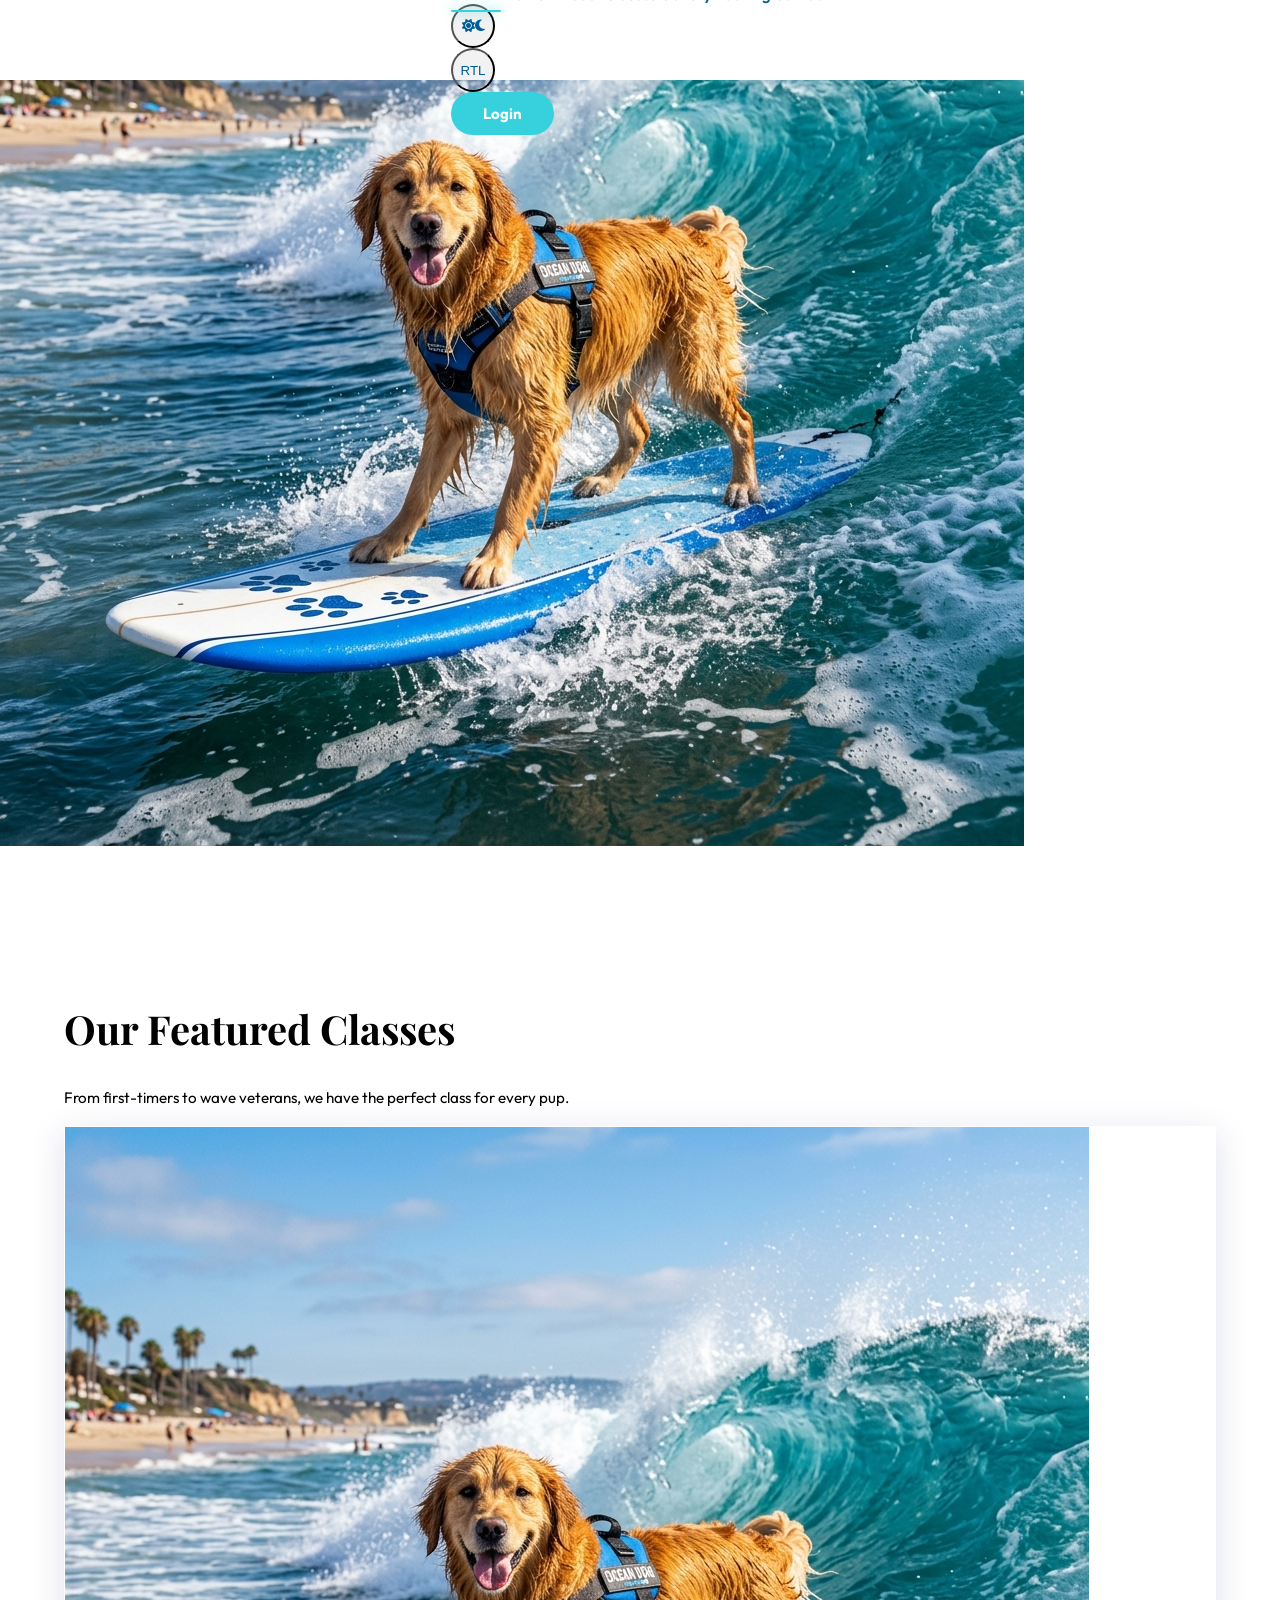
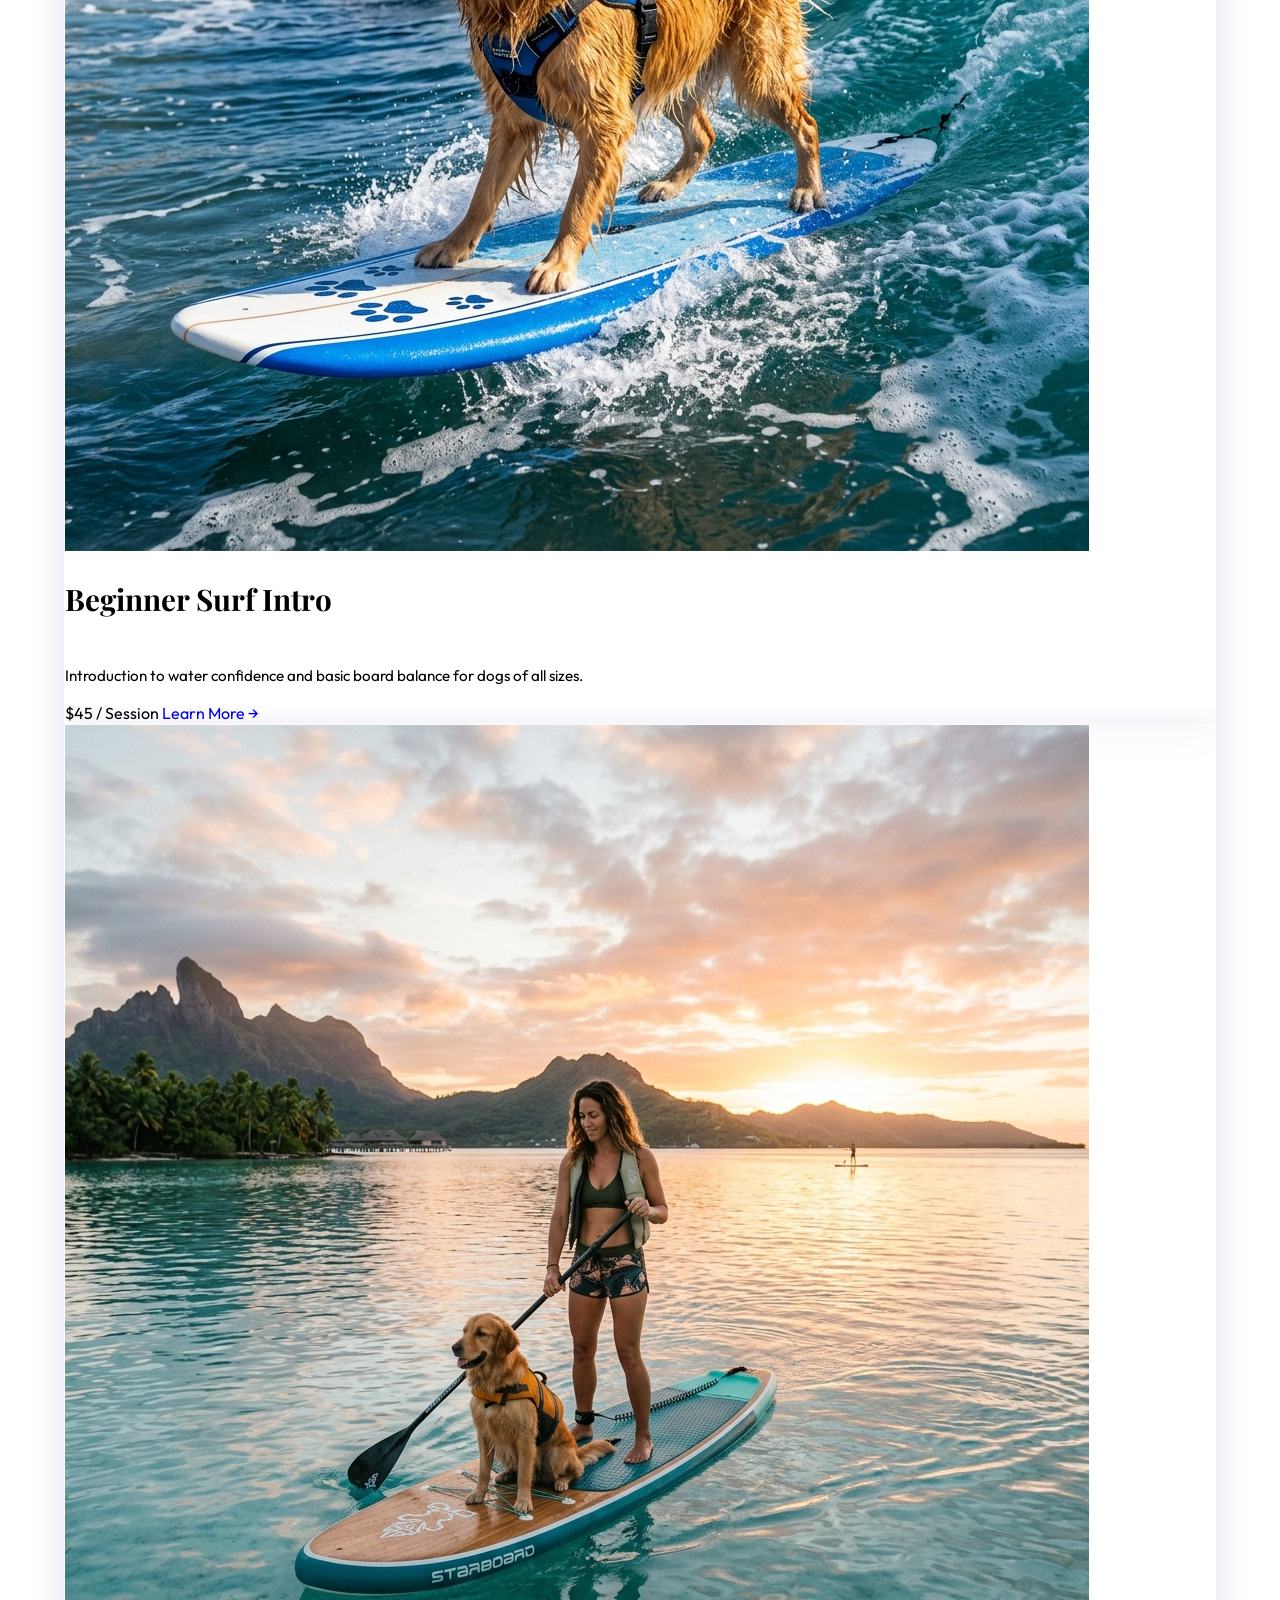
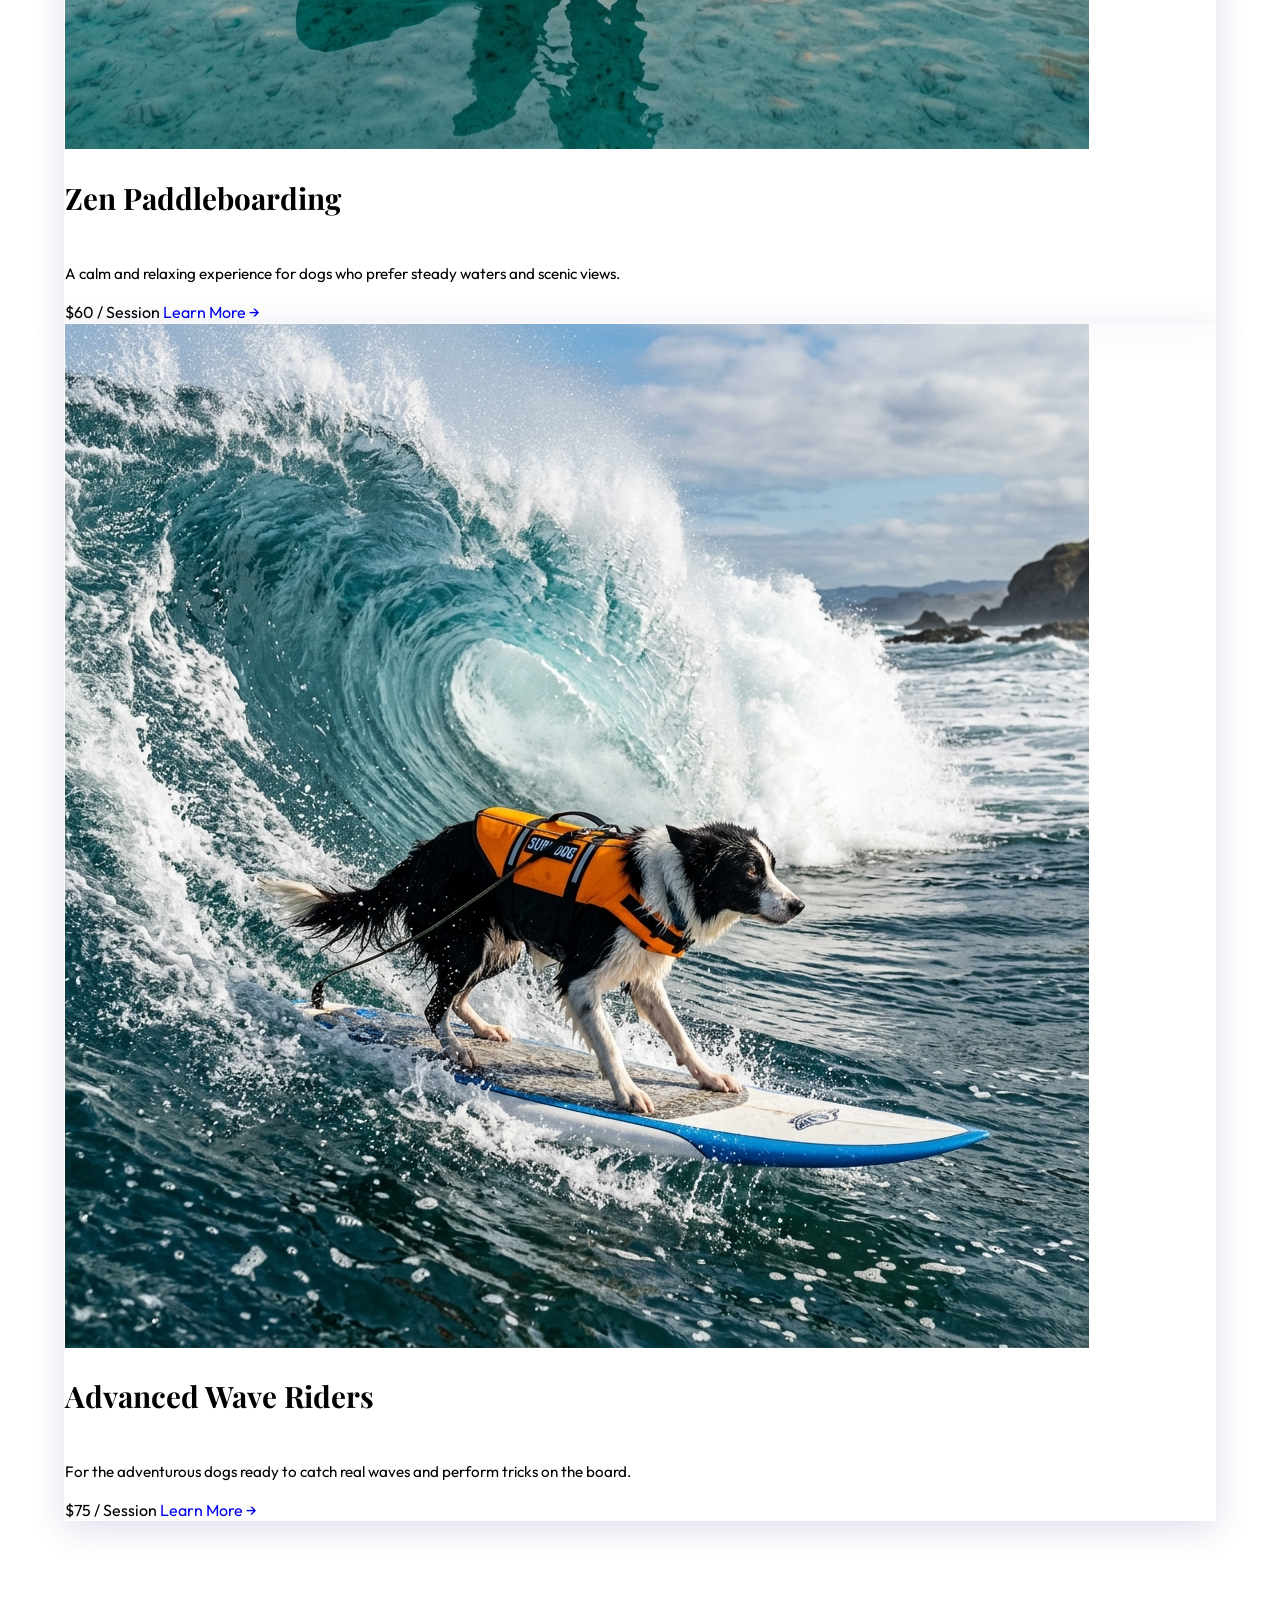
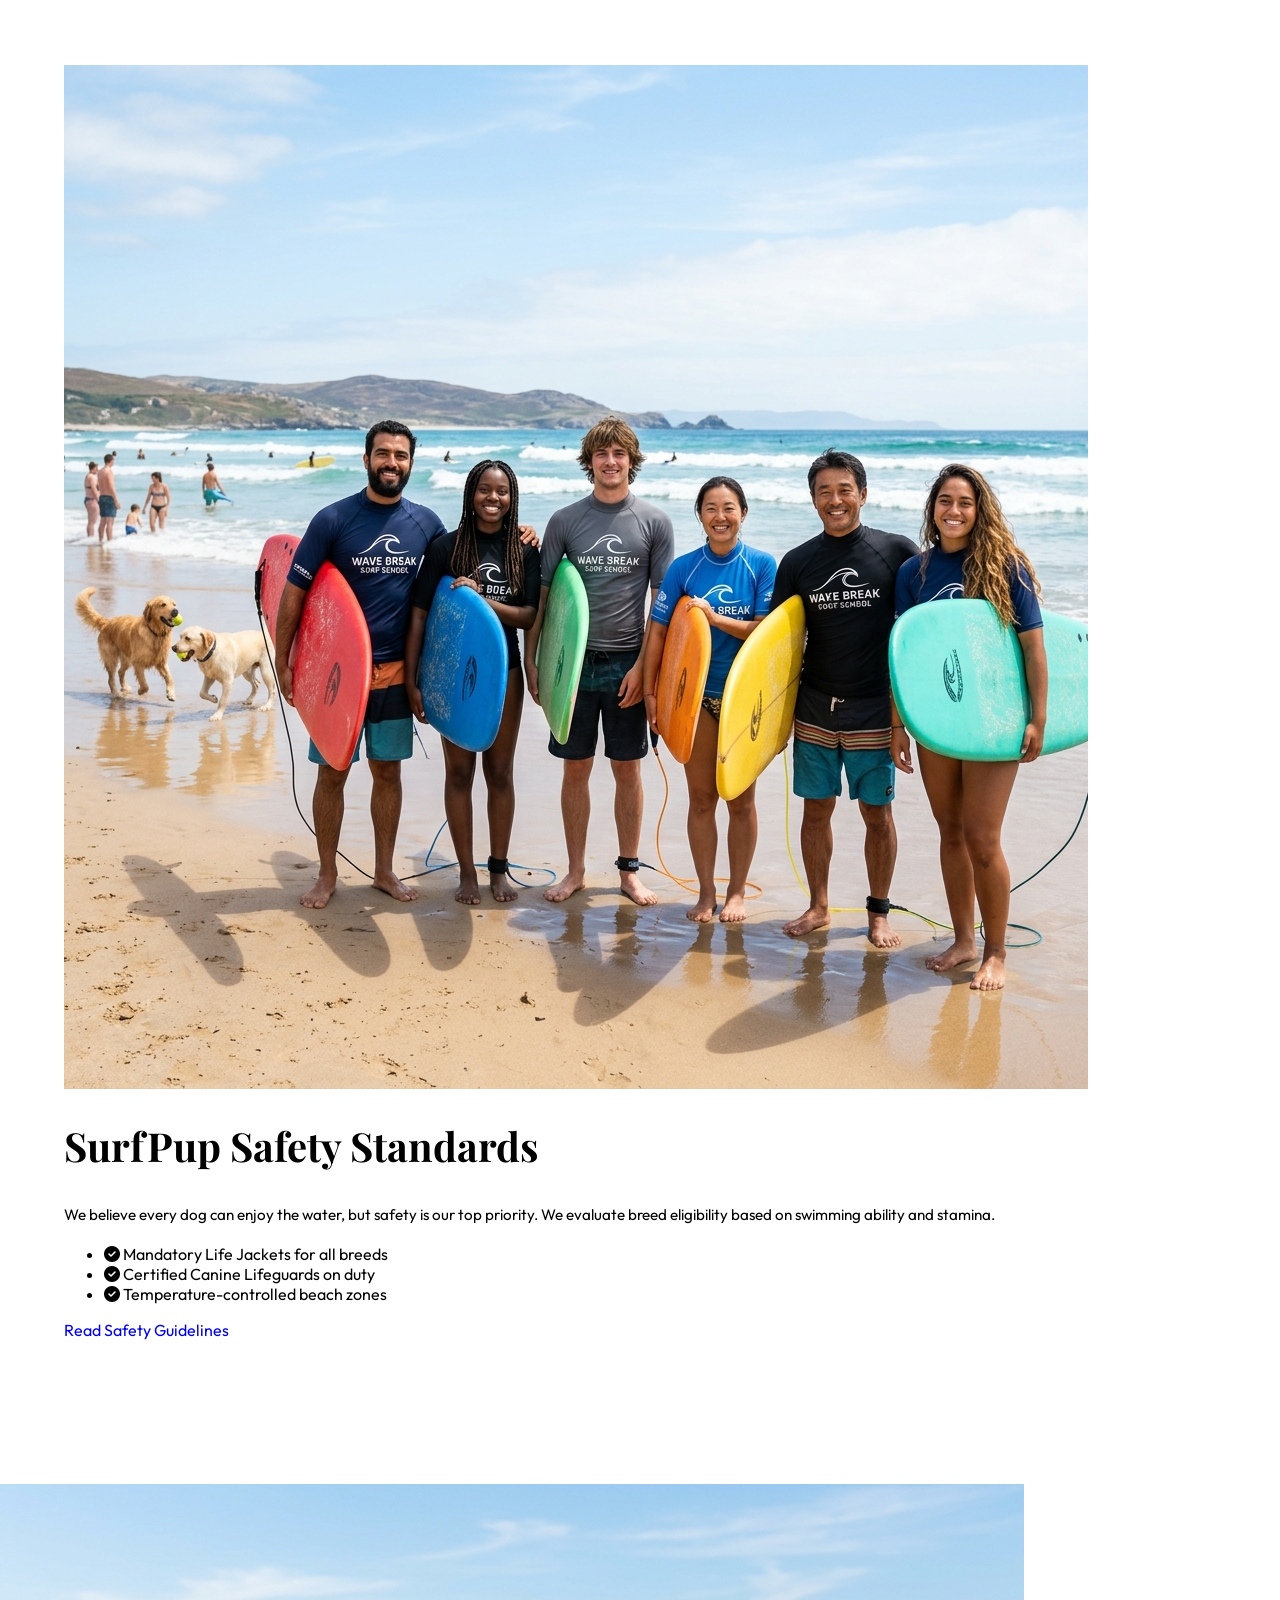
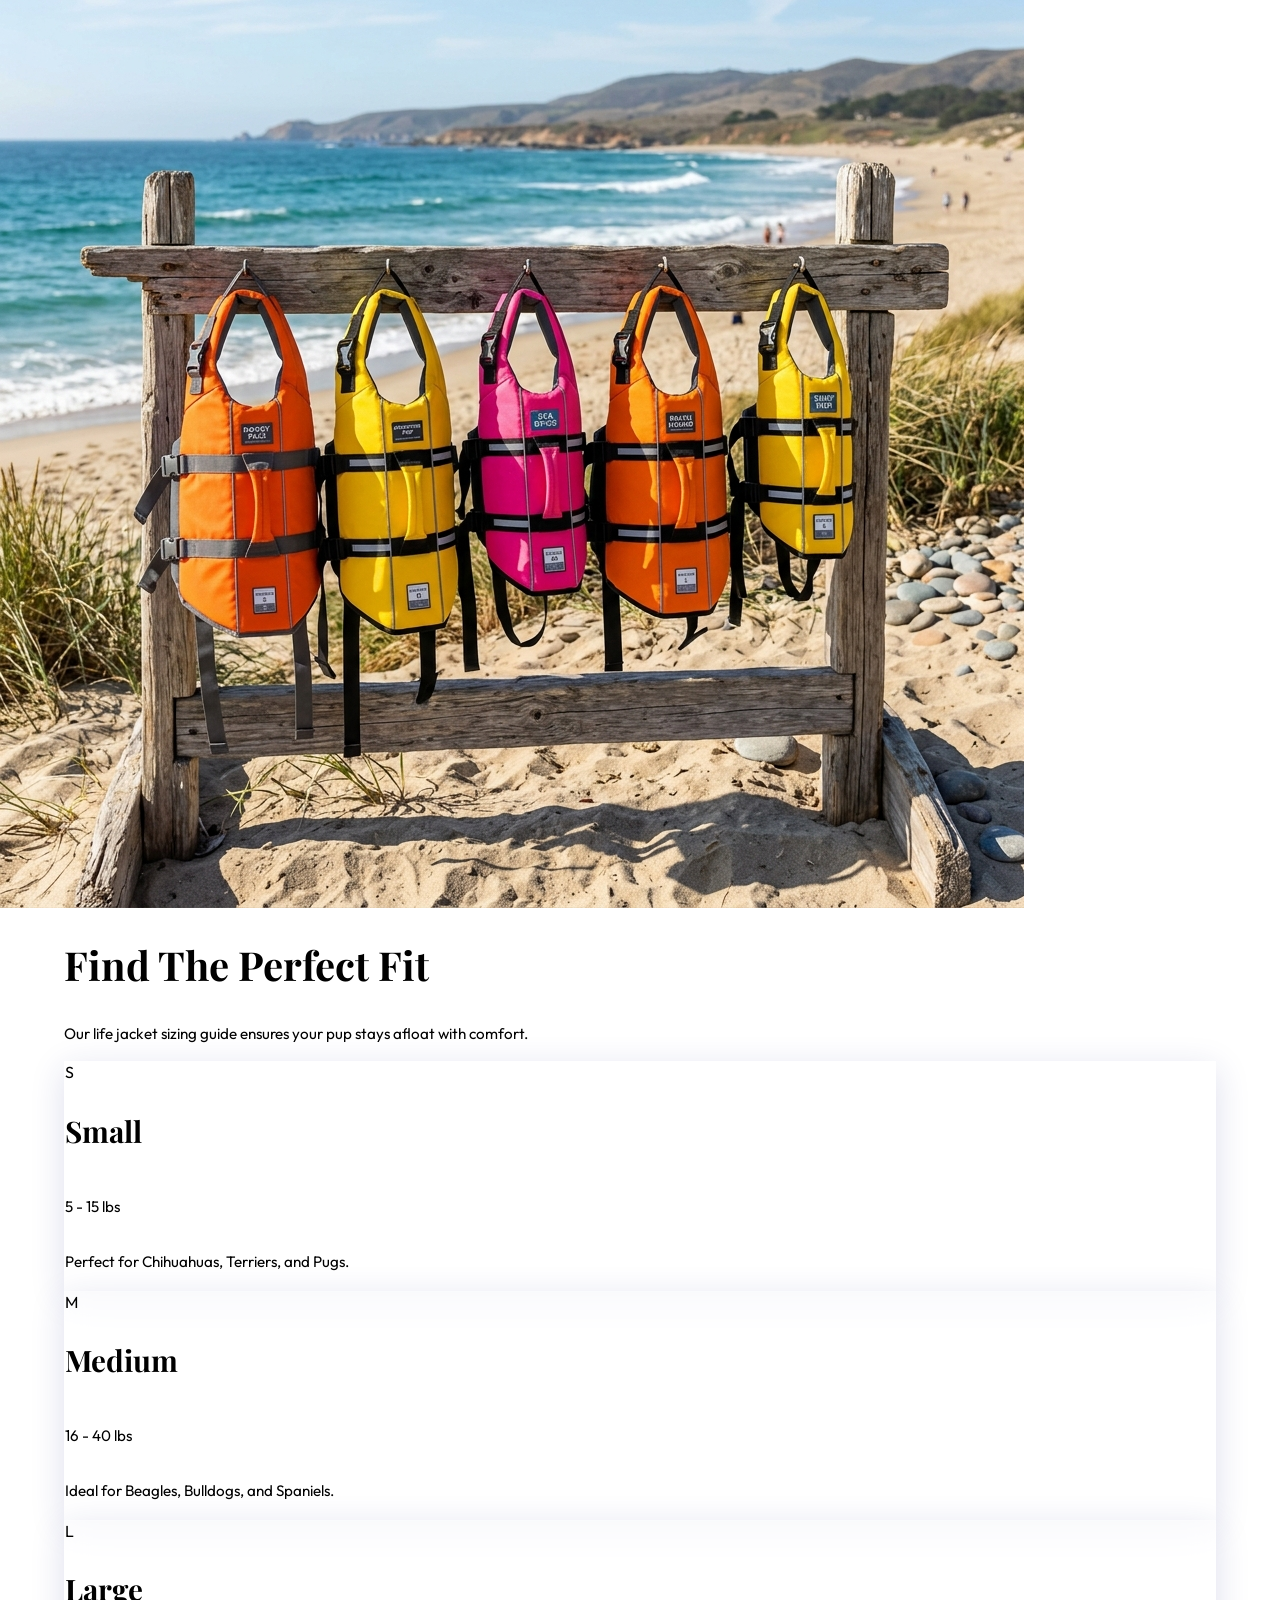
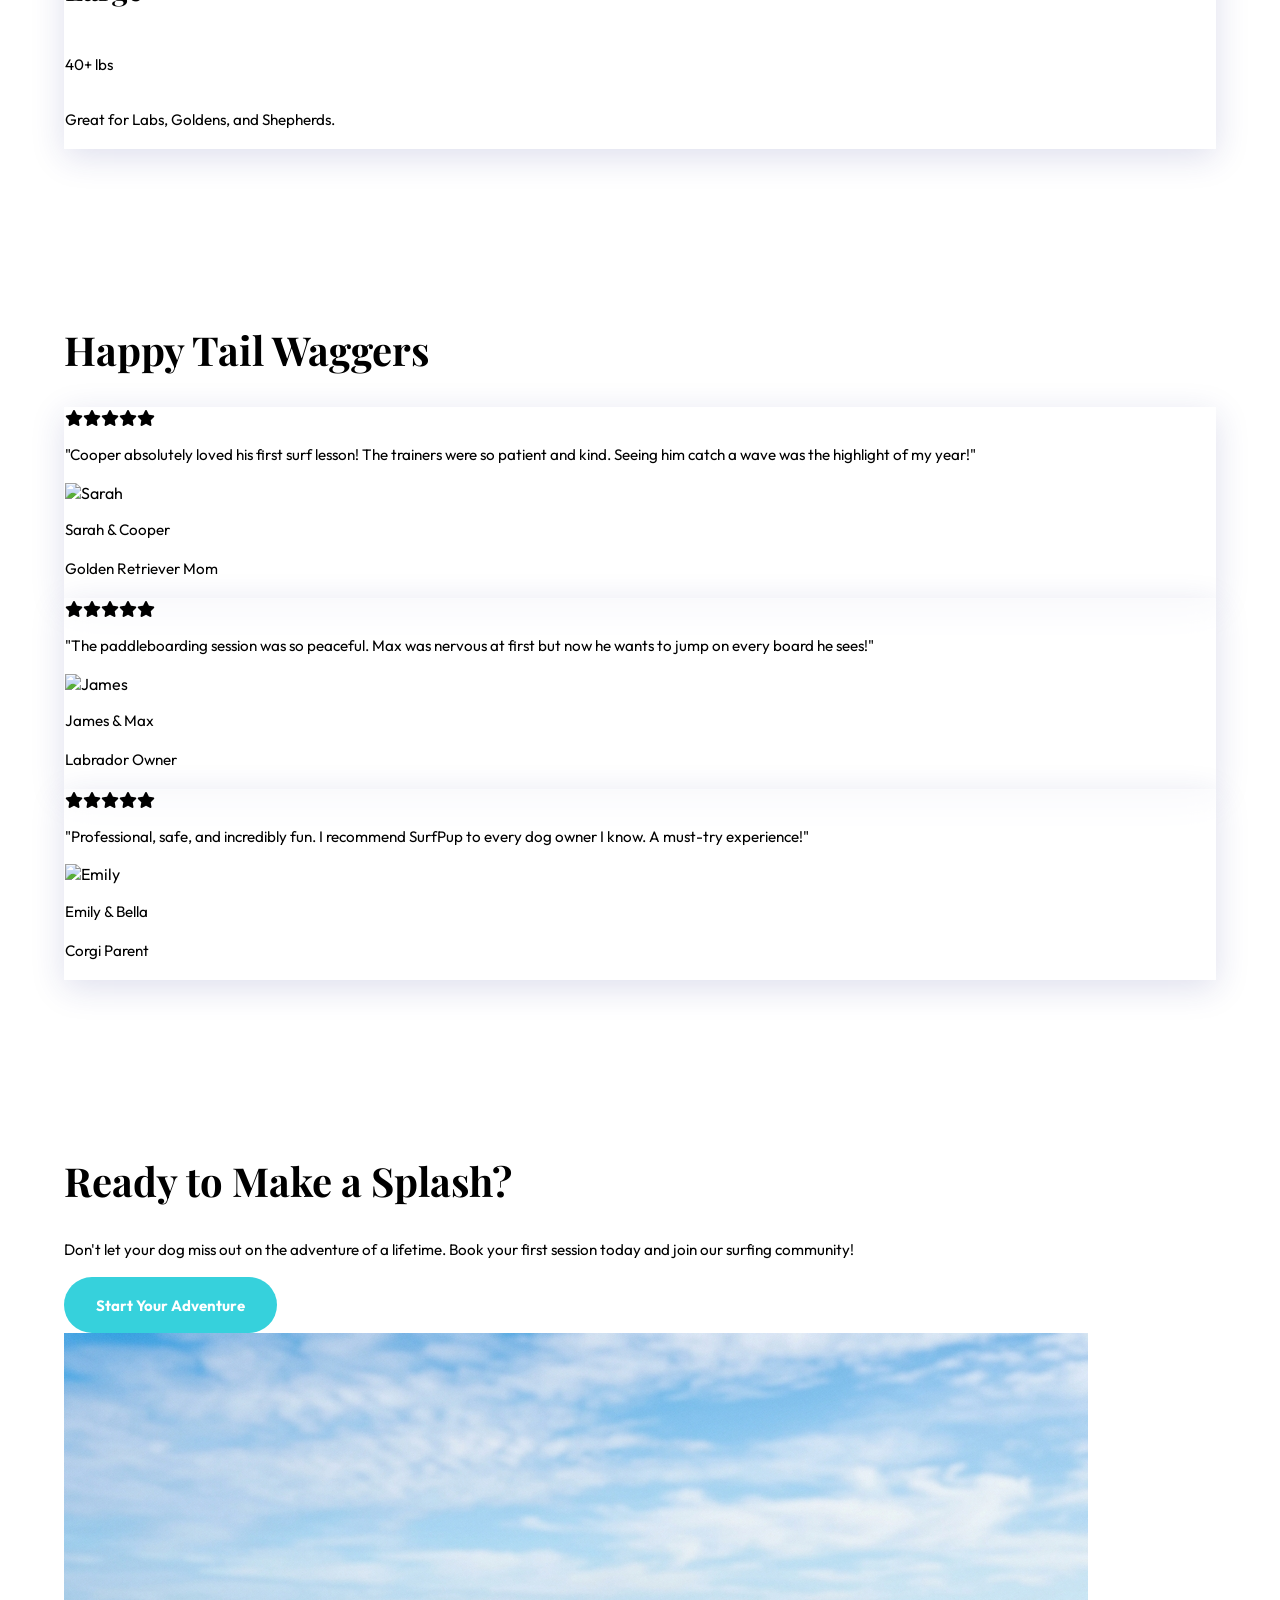
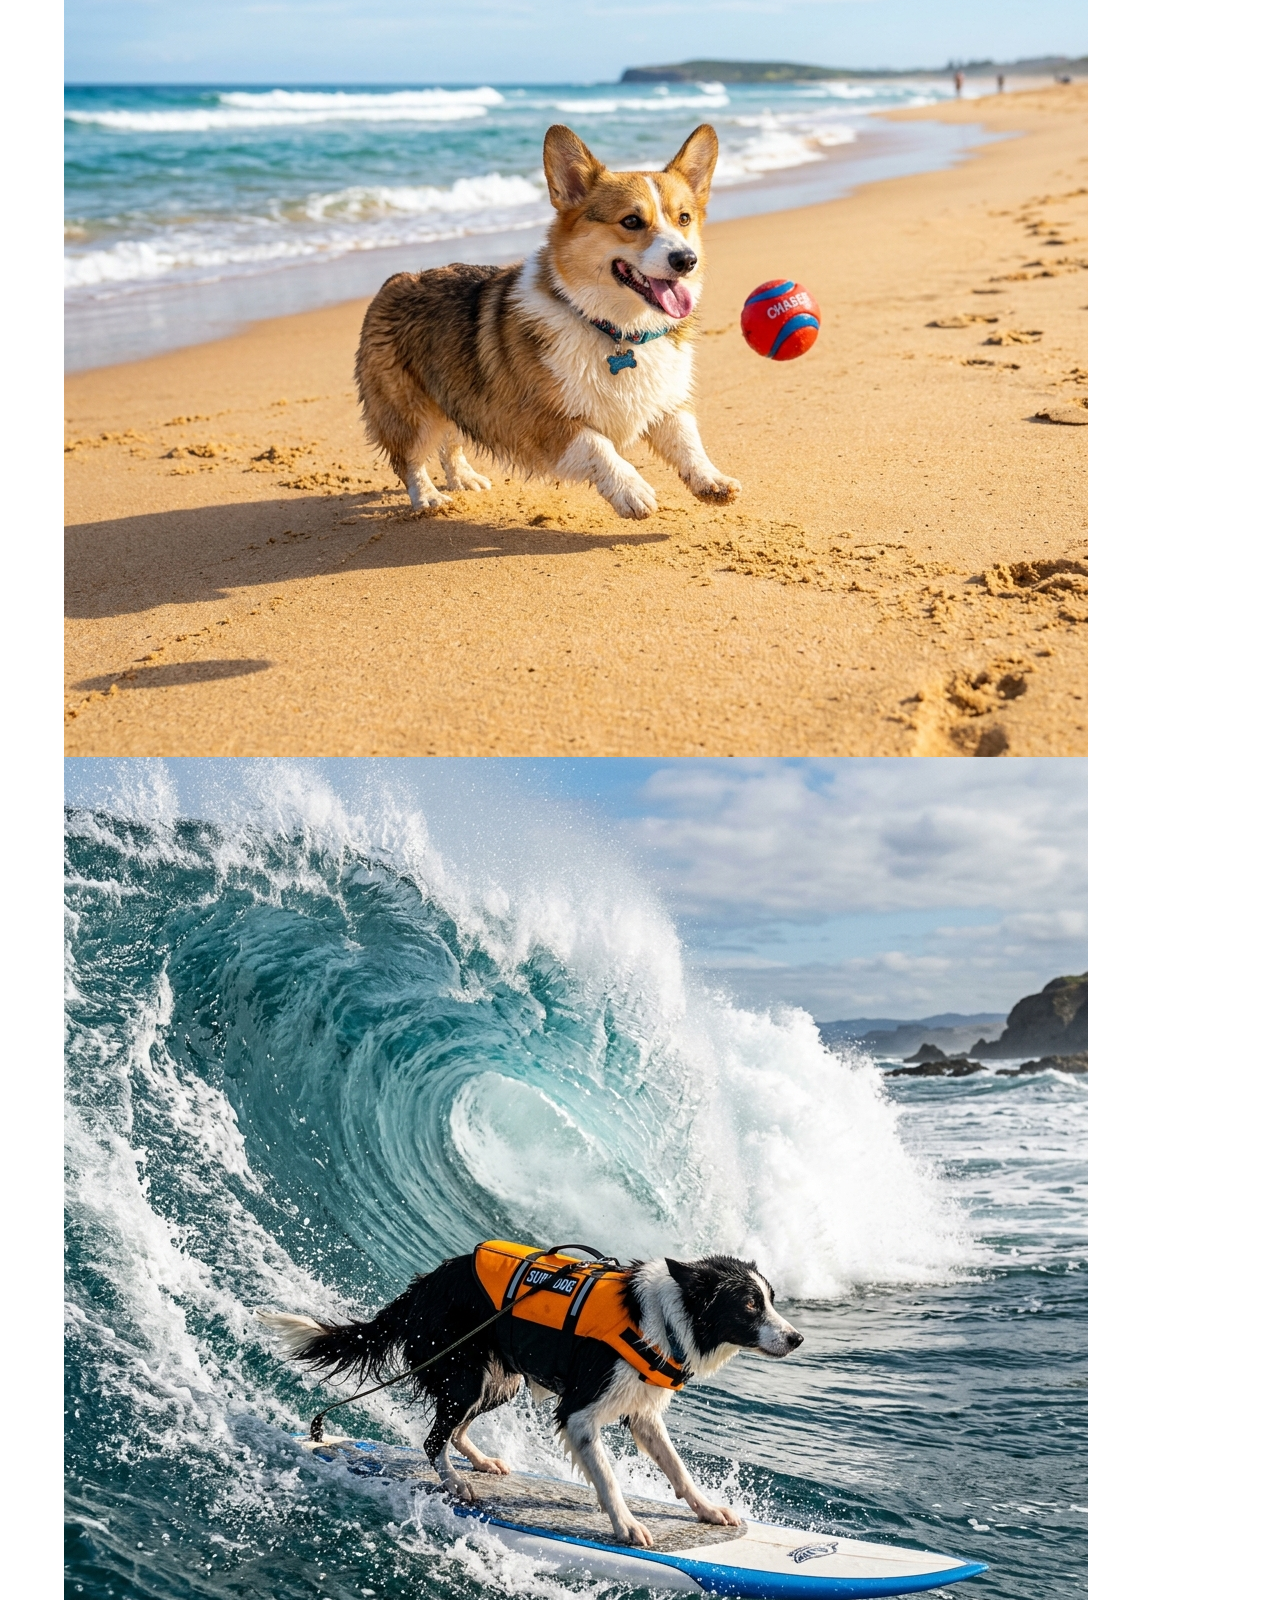
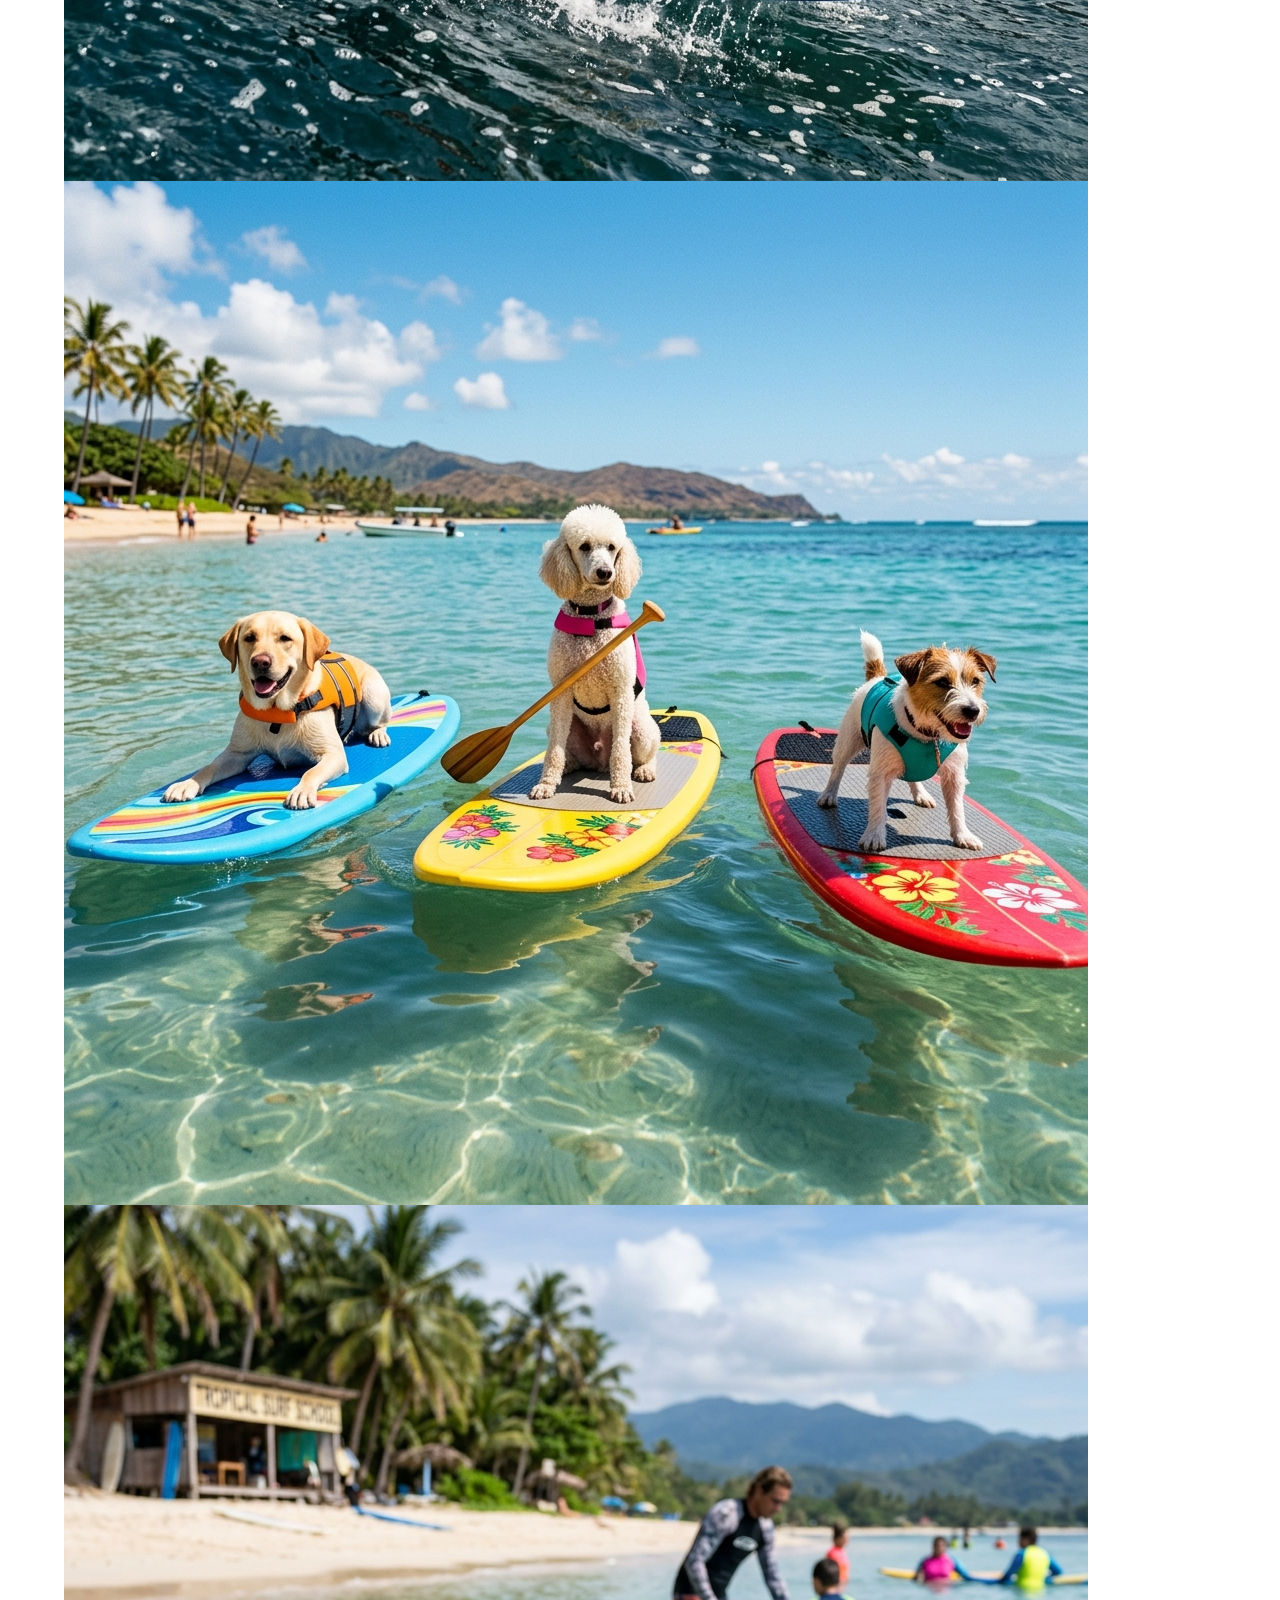
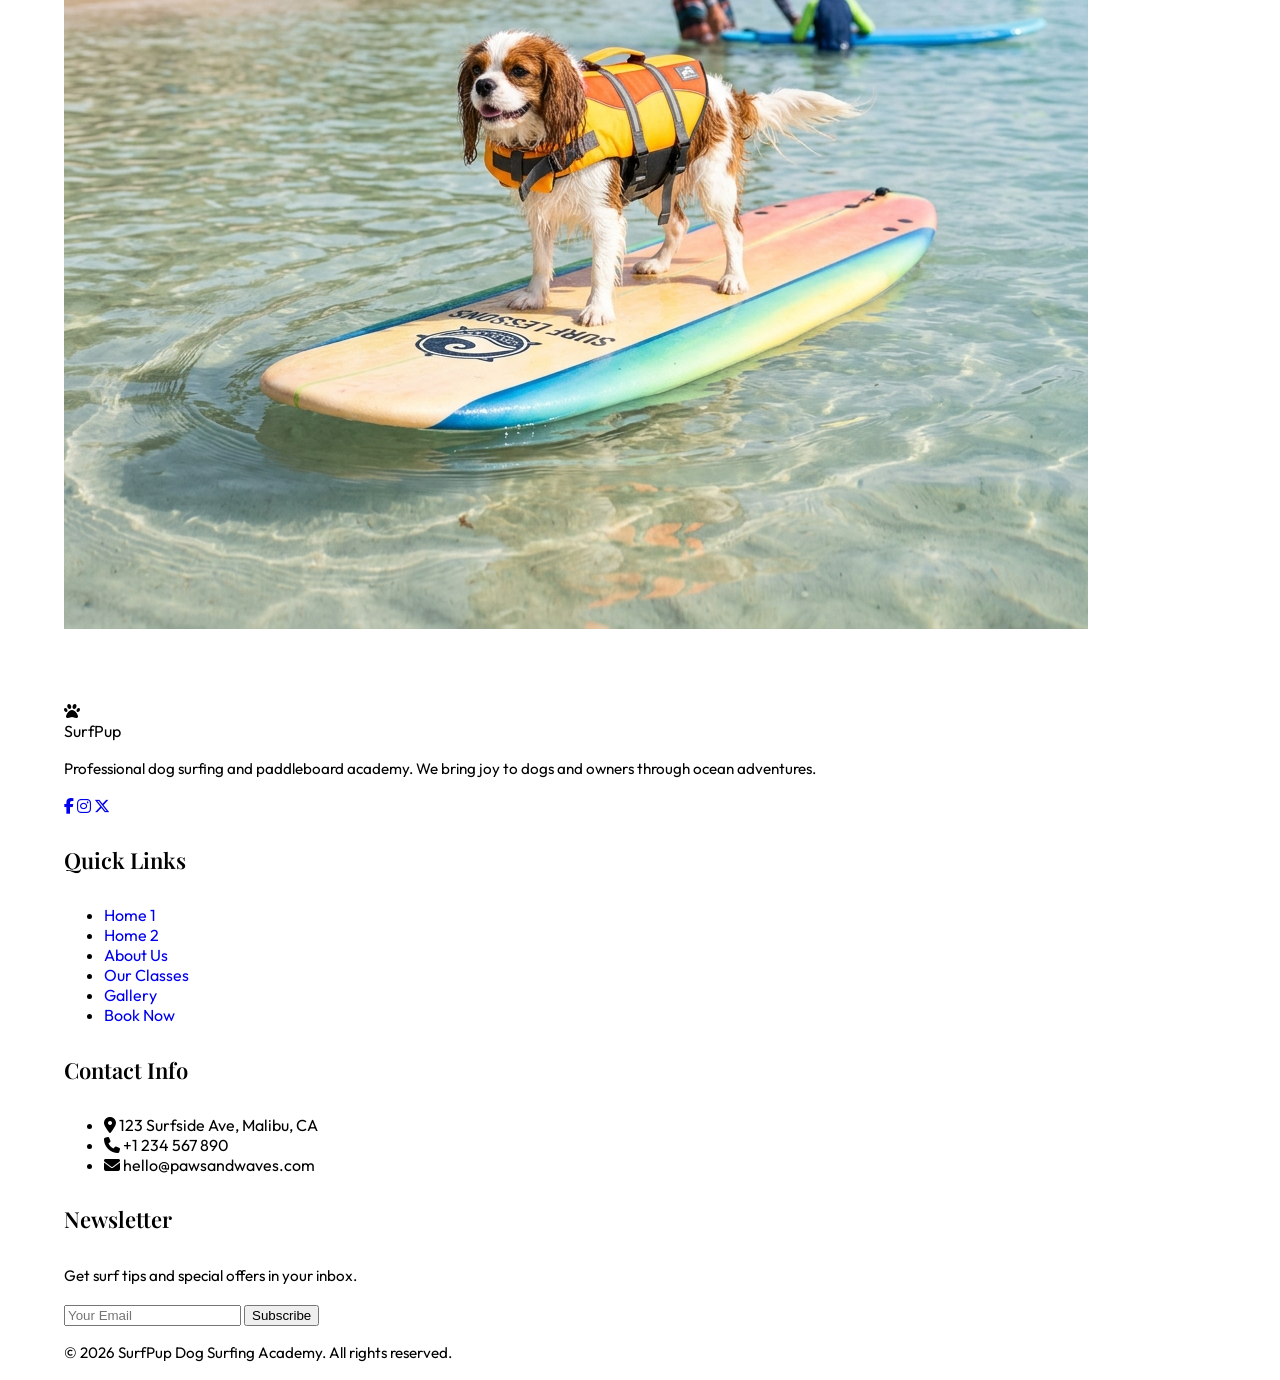
==== commit 08bb896b: "changes" ====
--- a/index.html
+++ b/index.html
@@ -1,10 +1,12 @@
 <!DOCTYPE html>
 <html lang="en" dir="ltr">
+
 <head>
     <meta charset="UTF-8">
     <meta name="viewport" content="width=device-width, initial-scale=1.0">
     <title>SurfPup | Professional Dog Surfing & Paddleboard Classes</title>
-    <meta name="description" content="Join the best dog surfing and paddleboard classes! Fun, safe, and professional training for your furry friends.">
+    <meta name="description"
+        content="Join the best dog surfing and paddleboard classes! Fun, safe, and professional training for your furry friends.">
     <script src="https://cdn.tailwindcss.com"></script>
     <script>
         tailwind.config = {
@@ -21,18 +23,22 @@
     </script>
     <link rel="stylesheet" href="assets/css/style.css">
     <link rel="stylesheet" href="https://cdnjs.cloudflare.com/ajax/libs/font-awesome/6.5.1/css/all.min.css">
-    <link rel="icon" type="image/svg+xml" href="data:image/svg+xml,<svg xmlns='http://www.w3.org/2000/svg' viewBox='0 0 100 100'><rect width='100' height='100' rx='25' fill='%2336D1DC'/><path d='M30 45c5.52 0 10-4.48 10-10s-4.48-10-10-10-10 4.48-10 10 4.48 10 10 10zm10 20c5.52 0 10-4.48 10-10s-4.48-10-10-10-10 4.48-10 10 4.48 10 10 10zm30-20c5.52 0 10-4.48 10-10s-4.48-10-10-10-10 4.48-10 10 4.48 10 10 10zm10 20c5.52 0 10-4.48 10-10s-4.48-10-10-10-10 4.48-10 10 4.48 10 10 10zm-35 15c10.5 0 17.5-12 17.5-12s-7-5-17.5-5-17.5 5-17.5 5 7 12 17.5 12z' fill='white'/></svg>">
+    <link rel="icon" type="image/svg+xml"
+        href="data:image/svg+xml,<svg xmlns='http://www.w3.org/2000/svg' viewBox='0 0 100 100'><rect width='100' height='100' rx='25' fill='%2336D1DC'/><path d='M30 45c5.52 0 10-4.48 10-10s-4.48-10-10-10-10 4.48-10 10 4.48 10 10 10zm10 20c5.52 0 10-4.48 10-10s-4.48-10-10-10-10 4.48-10 10 4.48 10 10 10zm30-20c5.52 0 10-4.48 10-10s-4.48-10-10-10-10 4.48-10 10 4.48 10 10 10zm10 20c5.52 0 10-4.48 10-10s-4.48-10-10-10-10 4.48-10 10 4.48 10 10 10zm-35 15c10.5 0 17.5-12 17.5-12s-7-5-17.5-5-17.5 5-17.5 5 7 12 17.5 12z' fill='white'/></svg>">
 </head>
+
 <body class="transition-colors duration-300">
 
     <!-- Header -->
-    <header class="sticky top-0 w-full z-50 transition-all duration-300">
+    <header class="fixed top-0 w-full z-50 transition-all duration-300">
         <nav class="container mx-auto  py-4 flex items-center justify-between">
             <a href="index.html" class="flex items-center gap-3 group">
-                <div class="w-10 h-10 bg-[var(--primary)] rounded-xl flex items-center justify-center shadow-lg shadow-[var(--primary)]/20 transition-transform group-hover:scale-110">
+                <div
+                    class="w-10 h-10 bg-[var(--primary)] rounded-xl flex items-center justify-center shadow-lg shadow-[var(--primary)]/20 transition-transform group-hover:scale-110">
                     <i class="fas fa-paw text-white text-xl"></i>
                 </div>
-                <span class="text-2xl font-black tracking-tighter text-[var(--primary-dark)] dark:text-white">Surf<span class="text-[var(--primary)]">Pup</span></span>
+                <span class="text-2xl font-black tracking-tighter text-[var(--primary-dark)] dark:text-white">Surf<span
+                        class="text-[var(--primary)]">Pup</span></span>
             </a>
 
             <!-- Desktop Menu -->
@@ -47,14 +53,17 @@
             </div>
 
             <div class="hidden lg:flex items-center gap-4">
-                <button id="theme-toggle" class="p-2 rounded-full hover:bg-gray-200 dark:hover:bg-gray-800 transition-colors">
+                <button id="theme-toggle"
+                    class="p-2 rounded-full hover:bg-gray-200 dark:hover:bg-gray-800 transition-colors">
                     <i class="fas fa-sun dark:hidden"></i>
                     <i class="fas fa-moon hidden dark:block"></i>
                 </button>
-                <button id="rtl-toggle" class="p-2 rounded-full hover:bg-gray-200 dark:hover:bg-gray-800 transition-colors">
-                    <i class="fas fa-globe"></i>
+                <button id="rtl-toggle"
+                    class="p-2 rounded-full hover:bg-gray-200 dark:hover:bg-gray-800 transition-colors font-bold text-xs">
+                    RTL
                 </button>
-                <a href="pages/login.html" class=" py-2 bg-[var(--primary)] text-white rounded-full font-bold shadow-lg hover:scale-105 transition-all btn-glow px-8">Login</a>
+                <a href="pages/login.html"
+                    class=" py-2 bg-[var(--primary)] text-white rounded-full font-bold shadow-lg hover:scale-105 transition-all btn-glow px-8">Login</a>
             </div>
 
             <!-- Mobile Toggle -->
@@ -64,7 +73,7 @@
         </nav>
 
         <!-- Mobile Menu -->
-        <div id="mobile-menu" class="hidden lg:hidden flex-col pt-4 pb-8 border-t border-gray-100 dark:border-gray-800">
+        <div id="mobile-menu" class="hidden lg:hidden flex-col pb-8 border-gray-100 dark:border-gray-800">
             <a href="index.html" class="nav-link active font-medium px-4">Home 1</a>
             <a href="pages/home-2.html" class="nav-link font-medium px-4">Home 2</a>
             <a href="pages/about.html" class="nav-link font-medium px-4">About</a>
@@ -72,18 +81,21 @@
             <a href="pages/gallery.html" class="nav-link font-medium px-4">Gallery</a>
             <a href="pages/booking.html" class="nav-link font-medium px-4">Booking</a>
             <a href="pages/contact.html" class="nav-link font-medium px-4">Contact</a>
-            
+
             <div class="flex flex-col space-y-6 px-8 pt-8 mt-4 border-t border-gray-100 dark:border-gray-800">
                 <div class="flex items-center justify-center gap-6">
-                    <button id="mobile-theme-toggle" class="w-14 h-14 rounded-2xl bg-gray-100 dark:bg-slate-800 flex items-center justify-center text-xl shadow-sm">
+                    <button id="mobile-theme-toggle"
+                        class="w-14 h-14 rounded-2xl bg-gray-100 dark:bg-slate-800 flex items-center justify-center text-xl shadow-sm">
                         <i class="fas fa-sun dark:hidden"></i>
                         <i class="fas fa-moon hidden dark:block"></i>
                     </button>
-                    <button id="mobile-rtl-toggle" class="w-14 h-14 rounded-2xl bg-gray-100 dark:bg-slate-800 flex items-center justify-center text-xl shadow-sm">
-                        <i class="fas fa-globe"></i>
+                    <button id="mobile-rtl-toggle"
+                        class="w-14 h-14 rounded-2xl bg-gray-100 dark:bg-slate-800 flex items-center justify-center text-sm font-bold shadow-sm">
+                        RTL
                     </button>
                 </div>
-                <a href="pages/login.html" class="w-full py-4 bg-[var(--primary)] text-white rounded-2xl font-bold shadow-lg text-center btn-glow text-lg">Login Account</a>
+                <a href="pages/login.html"
+                    class="w-full py-4 bg-[var(--primary)] text-white rounded-2xl font-bold shadow-lg text-center btn-glow text-lg">Login</a>
             </div>
         </div>
     </header>
@@ -95,11 +107,17 @@
             <div class="absolute inset-0 hero-overlay"></div>
         </div>
         <div class="container mx-auto  relative z-10 text-center text-white reveal reveal-up">
-            <h1 class="text-5xl md:text-7xl font-extrabold mb-6 leading-tight">Where Every Dog <br><span class="text-[var(--primary)]">Finds Their Wave</span></h1>
-            <p class="text-xl md:text-2xl mb-10 max-w-2xl mx-auto opacity-90">Professional surfing and paddleboard classes designed specifically for your furry best friends. Safe, fun, and unforgettable!</p>
+            <h1 class="text-5xl md:text-7xl font-extrabold mb-6 leading-tight">Where Every Dog <br><span
+                    class="text-[var(--primary)]">Finds Their Wave</span></h1>
+            <p class="text-xl md:text-2xl mb-10 max-w-2xl mx-auto opacity-90">Professional surfing and paddleboard
+                classes designed specifically for your furry best friends. Safe, fun, and unforgettable!</p>
             <div class="flex flex-col sm:flex-row justify-center items-center gap-6">
-                <a href="pages/booking.html" class="px-10 py-4 bg-[var(--primary)] text-white rounded-full font-bold text-lg shadow-2xl hover:scale-105 transition-all btn-glow">Book a Class Now</a>
-                <a href="pages/classes.html" class="px-10 py-4 glass text-slate-900 dark:text-white rounded-full font-bold text-lg hover:bg-white hover:text-black transition-all">Explore Classes</a>
+                <a href="pages/booking.html"
+                    class="px-10 py-4 bg-[var(--primary)] text-white rounded-full font-bold text-lg shadow-2xl hover:scale-105 transition-all btn-glow">Book
+                    a Class Now</a>
+                <a href="pages/classes.html"
+                    class="px-10 py-4 border-2 border-white text-white rounded-full font-bold text-lg hover:bg-white hover:text-black transition-all">Explore
+                    Classes</a>
             </div>
 
         </div>
@@ -110,43 +128,65 @@
         <div class="container mx-auto ">
             <div class="text-center mb-16 reveal reveal-up">
                 <h2 class="text-4xl md:text-5xl font-bold mb-4">Our Featured Classes</h2>
-                <p class="text-gray-600 dark:text-gray-400 max-w-xl mx-auto">From first-timers to wave veterans, we have the perfect class for every pup.</p>
+                <p class="text-gray-600 dark:text-gray-400 max-w-xl mx-auto">From first-timers to wave veterans, we have
+                    the perfect class for every pup.</p>
             </div>
             <div class="grid grid-cols-1 md:grid-cols-2 lg:grid-cols-3 gap-10">
                 <!-- Class 1 -->
                 <div class="glass p-8 rounded-3xl card-hover reveal reveal-left flex flex-col h-full">
                     <div class="h-56 mb-6 rounded-2xl overflow-hidden relative">
-                        <img src="assets/images/hero-1.png" alt="Beginner Surf" class="w-full h-full object-cover transition-transform duration-500 hover:scale-110" loading="lazy">
+                        <img src="assets/images/hero-1.png" alt="Beginner Surf"
+                            class="w-full h-full object-cover transition-transform duration-500 hover:scale-110"
+                            loading="lazy">
                     </div>
                     <h3 class="text-2xl font-bold mb-3">Beginner Surf Intro</h3>
-                    <p class="text-gray-600 dark:text-gray-400 mb-6">Introduction to water confidence and basic board balance for dogs of all sizes.</p>
-                    <div class="mt-auto flex flex-wrap items-center justify-between gap-3 pt-4 border-t border-gray-100 dark:border-slate-700/50">
+                    <p class="text-gray-600 dark:text-gray-400 mb-6">Introduction to water confidence and basic board
+                        balance for dogs of all sizes.</p>
+                    <div
+                        class="mt-auto flex flex-col items-start gap-2 pt-4 border-t border-gray-100 dark:border-slate-700/50">
                         <span class="text-[var(--primary)] font-bold text-xl whitespace-nowrap">$45 / Session</span>
-                        <a href="pages/booking.html" class="text-[var(--primary-dark)] dark:text-[var(--primary)] font-bold hover:underline whitespace-nowrap">Learn More →</a>
+                        <a href="pages/booking.html"
+                            class="text-[var(--primary-dark)] dark:text-[var(--primary)] font-bold hover:underline whitespace-nowrap">Learn
+                            More →</a>
                     </div>
                 </div>
                 <!-- Class 2 -->
                 <div class="glass p-8 rounded-3xl card-hover reveal reveal-up flex flex-col h-full">
                     <div class="h-56 mb-6 rounded-2xl overflow-hidden relative">
-                        <img src="assets/images/hero-2.png" alt="Paddleboard" class="w-full h-full object-cover transition-transform duration-500 hover:scale-110" loading="lazy">
+                        <img src="assets/images/hero-2.png" alt="Paddleboard"
+                            class="w-full h-full object-cover transition-transform duration-500 hover:scale-110"
+                            loading="lazy">
                     </div>
                     <h3 class="text-2xl font-bold mb-3">Zen Paddleboarding</h3>
-                    <p class="text-gray-600 dark:text-gray-400 mb-6">A calm and relaxing experience for dogs who prefer steady waters and scenic views.</p>
-                    <div class="mt-auto flex flex-wrap items-center justify-between gap-3 pt-4 border-t border-gray-100 dark:border-slate-700/50">
+                    <p class="text-gray-600 dark:text-gray-400 mb-6">A calm and relaxing experience for dogs who prefer
+                        steady waters and scenic views.</p>
+                    <div
+                        class="mt-auto flex flex-col items-start gap-2 pt-4 border-t border-gray-100 dark:border-slate-700/50">
                         <span class="text-[var(--primary)] font-bold text-xl whitespace-nowrap">$60 / Session</span>
-                        <a href="pages/booking.html" class="text-[var(--primary-dark)] dark:text-[var(--primary)] font-bold hover:underline whitespace-nowrap">Learn More →</a>
-                    </div>
-                </div>
-                <!-- Class 3 -->
-                <div class="glass p-8 rounded-3xl card-hover reveal reveal-right flex flex-col h-full">
-                    <div class="h-56 mb-6 rounded-2xl overflow-hidden relative">
-                        <img src="assets/images/gallery-2.png" alt="Pro Surf" class="w-full h-full object-cover transition-transform duration-500 hover:scale-110" loading="lazy">
-                    </div>
-                    <h3 class="text-2xl font-bold mb-3">Advanced Wave Riders</h3>
-                    <p class="text-gray-600 dark:text-gray-400 mb-6">For the adventurous dogs ready to catch real waves and perform tricks on the board.</p>
-                    <div class="mt-auto flex flex-wrap items-center justify-between gap-3 pt-4 border-t border-gray-100 dark:border-slate-700/50">
-                        <span class="text-[var(--primary)] font-bold text-xl whitespace-nowrap">$75 / Session</span>
-                        <a href="pages/booking.html" class="text-[var(--primary-dark)] dark:text-[var(--primary)] font-bold hover:underline whitespace-nowrap">Learn More →</a>
+                        <a href="pages/booking.html"
+                            class="text-[var(--primary-dark)] dark:text-[var(--primary)] font-bold hover:underline whitespace-nowrap">Learn
+                            More →</a>
+                    </div>
+                </div>
+                <!-- Class 3 centered on tablet -->
+                <div class="md:col-span-2 lg:col-span-1 md:flex md:justify-center">
+                    <div
+                        class="glass p-8 rounded-3xl card-hover reveal reveal-right flex flex-col h-full w-full max-w-md lg:max-w-none">
+                        <div class="h-56 mb-6 rounded-2xl overflow-hidden relative">
+                            <img src="assets/images/gallery-2.png" alt="Pro Surf"
+                                class="w-full h-full object-cover transition-transform duration-500 hover:scale-110"
+                                loading="lazy">
+                        </div>
+                        <h3 class="text-2xl font-bold mb-3">Advanced Wave Riders</h3>
+                        <p class="text-gray-600 dark:text-gray-400 mb-6">For the adventurous dogs ready to catch real
+                            waves and perform tricks on the board.</p>
+                        <div
+                            class="mt-auto flex flex-col items-start gap-2 pt-4 border-t border-gray-100 dark:border-slate-700/50">
+                            <span class="text-[var(--primary)] font-bold text-xl whitespace-nowrap">$75 / Session</span>
+                            <a href="pages/booking.html"
+                                class="text-[var(--primary-dark)] dark:text-[var(--primary)] font-bold hover:underline whitespace-nowrap">Learn
+                                More →</a>
+                        </div>
                     </div>
                 </div>
             </div>
@@ -157,11 +197,13 @@
     <section class=" bg-[var(--beach-sand)] dark:bg-slate-800 overflow-hidden">
         <div class="container mx-auto flex flex-col lg:flex-row items-center gap-16">
             <div class="relative max-w-xl mx-auto lg:mx-0 w-full">
-                <img src="assets/images/team.png" alt="Safety Team" class="rounded-[3rem] shadow-2xl w-full md:h-[450px] h-auto object-cover" loading="lazy">
-            </div>
-            <div class="lg:w-1/2 reveal reveal-right">
+                <img src="assets/images/team.png" alt="Safety Team"
+                    class="rounded-[3rem] shadow-2xl w-full md:h-[450px] h-auto object-cover" loading="lazy">
+            </div>
+            <div class="lg:w-1/2 reveal reveal-right text-center lg:text-left">
                 <h2 class="text-4xl md:text-5xl font-bold mb-6">SurfPup Safety Standards</h2>
-                <p class="text-lg text-gray-700 dark:text-gray-300 mb-8">We believe every dog can enjoy the water, but safety is our top priority. We evaluate breed eligibility based on swimming ability and stamina.</p>
+                <p class="text-lg text-gray-700 dark:text-gray-300 mb-8">We believe every dog can enjoy the water, but
+                    safety is our top priority. We evaluate breed eligibility based on swimming ability and stamina.</p>
                 <ul class="space-y-4 mb-10">
                     <li class="flex items-center space-x-3">
                         <i class="fas fa-check-circle text-[var(--primary)] text-xl"></i>
@@ -176,46 +218,61 @@
                         <span>Temperature-controlled beach zones</span>
                     </li>
                 </ul>
-                <a href="pages/about.html" class="inline-block px-8 py-3 bg-[var(--primary-dark)] text-white rounded-full font-bold hover:bg-[var(--primary)] transition-all">Read Safety Guidelines</a>
+                <a href="pages/about.html"
+                    class="inline-block px-8 py-3 bg-[var(--primary-dark)] text-white rounded-full font-bold hover:bg-[var(--primary)] transition-all mx-auto lg:mx-0">Read
+                    Safety Guidelines</a>
             </div>
         </div>
     </section>
 
     <!-- Life Jacket Sizing Guide -->
-    <section class=" bg-white dark:bg-slate-900 overflow-hidden">
-        <div class="container mx-auto ">
+    <section class="relative bg-white dark:bg-slate-900 overflow-hidden">
+        <!-- Background Image Element -->
+        <div class="absolute inset-0 z-0 pointer-events-none opacity-20 dark:opacity-10">
+            <img src="assets/images/life-jackets.png" alt="Life Jackets" class="w-full h-full object-cover">
+        </div>
+        <div class="container mx-auto relative z-10">
             <div class="text-center mb-16 reveal reveal-up">
                 <h2 class="text-4xl md:text-5xl font-bold mb-4">Find The Perfect Fit</h2>
-                <p class="text-gray-600 dark:text-gray-400">Our life jacket sizing guide ensures your pup stays afloat with comfort.</p>
-            </div>
-            <div class="grid grid-cols-1 md:grid-cols-1 lg:grid-cols-3 gap-8 max-w-5xl mx-auto">
-                <div class="glass p-10 rounded-3xl text-center card-hover reveal reveal-up" style="transition-delay: 0.1s">
-                    <div class="w-20 h-20 bg-[var(--primary)] rounded-full flex items-center justify-center mx-auto mb-6 shadow-lg shadow-[var(--primary)]/20">
+                <p class="text-gray-600 dark:text-gray-400">Our life jacket sizing guide ensures your pup stays afloat
+                    with comfort.</p>
+            </div>
+            <div class="grid grid-cols-1 md:grid-cols-2 lg:grid-cols-3 gap-8 max-w-5xl mx-auto">
+                <!-- Size S -->
+                <div class="glass p-10 rounded-3xl text-center card-hover reveal reveal-up"
+                    style="transition-delay: 0.1s">
+                    <div
+                        class="w-20 h-20 bg-[var(--primary)] rounded-full flex items-center justify-center mx-auto mb-6 shadow-lg shadow-[var(--primary)]/20">
                         <span class="text-3xl font-bold text-white">S</span>
                     </div>
                     <h3 class="text-2xl font-bold mb-2">Small</h3>
                     <p class="text-gray-500 mb-4">5 - 15 lbs</p>
                     <p class="text-gray-600 dark:text-gray-400">Perfect for Chihuahuas, Terriers, and Pugs.</p>
                 </div>
-                <div class="glass p-10 rounded-3xl text-center card-hover border-2 border-[var(--primary)] bg-[var(--primary)] reveal reveal-up" style="transition-delay: 0.2s">
-                    <div class="w-20 h-20 bg-white/20 rounded-full flex items-center justify-center mx-auto mb-6 shadow-lg">
+                <!-- Size M -->
+                <div class="glass p-10 rounded-3xl text-center card-hover border-2 border-[var(--primary)] bg-[var(--primary)] reveal reveal-up"
+                    style="transition-delay: 0.2s">
+                    <div
+                        class="w-20 h-20 bg-white/20 rounded-full flex items-center justify-center mx-auto mb-6 shadow-lg">
                         <span class="text-3xl font-bold text-white">M</span>
                     </div>
                     <h3 class="text-2xl font-bold mb-2 text-white">Medium</h3>
                     <p class="text-white/80 mb-4 font-medium">16 - 40 lbs</p>
                     <p class="text-white/70">Ideal for Beagles, Bulldogs, and Spaniels.</p>
                 </div>
-                <div class="glass p-10 rounded-3xl text-center card-hover reveal reveal-up" style="transition-delay: 0.3s">
-                    <div class="w-20 h-20 bg-[var(--primary)] rounded-full flex items-center justify-center mx-auto mb-6 shadow-lg shadow-[var(--primary)]/20">
-                        <span class="text-3xl font-bold text-white">L</span>
-                    </div>
-                    <h3 class="text-2xl font-bold mb-2">Large</h3>
-                    <p class="text-gray-500 mb-4">40+ lbs</p>
-                    <p class="text-gray-600 dark:text-gray-400">Great for Labs, Goldens, and Shepherds.</p>
-                </div>
-            </div>
-            <div class="mt-16 text-center reveal reveal-up">
-                <img src="assets/images/life-jackets.png" alt="Life Jackets" class="mx-auto rounded-3xl shadow-xl max-w-lg w-full h-auto object-cover" loading="lazy">
+                <!-- Size L centered on tablet -->
+                <div class="md:col-span-2 lg:col-span-1 md:flex md:justify-center">
+                    <div class="glass p-10 rounded-3xl text-center card-hover reveal reveal-up w-full max-w-md lg:max-w-none"
+                        style="transition-delay: 0.3s">
+                        <div
+                            class="w-20 h-20 bg-[var(--primary)] rounded-full flex items-center justify-center mx-auto mb-6 shadow-lg shadow-[var(--primary)]/20">
+                            <span class="text-3xl font-bold text-white">L</span>
+                        </div>
+                        <h3 class="text-2xl font-bold mb-2">Large</h3>
+                        <p class="text-gray-500 mb-4">40+ lbs</p>
+                        <p class="text-gray-600 dark:text-gray-400">Great for Labs, Goldens, and Shepherds.</p>
+                    </div>
+                </div>
             </div>
         </div>
     </section>
@@ -227,11 +284,15 @@
             <div class="grid grid-cols-1 md:grid-cols-2 lg:grid-cols-3 gap-8">
                 <div class="glass p-8 rounded-3xl reveal reveal-left flex flex-col h-full">
                     <div class="flex items-center space-x-1 text-yellow-400 mb-4">
-                        <i class="fas fa-star"></i><i class="fas fa-star"></i><i class="fas fa-star"></i><i class="fas fa-star"></i><i class="fas fa-star"></i>
-                    </div>
-                    <p class="text-gray-700 dark:text-gray-300 mb-6 flex-grow">"Cooper absolutely loved his first surf lesson! The trainers were so patient and kind. Seeing him catch a wave was the highlight of my year!"</p>
+                        <i class="fas fa-star"></i><i class="fas fa-star"></i><i class="fas fa-star"></i><i
+                            class="fas fa-star"></i><i class="fas fa-star"></i>
+                    </div>
+                    <p class="text-gray-700 dark:text-gray-300 mb-6 flex-grow">"Cooper absolutely loved his first surf
+                        lesson! The trainers were so patient and kind. Seeing him catch a wave was the highlight of my
+                        year!"</p>
                     <div class="flex items-center gap-4 mt-auto">
-                        <img src="https://i.pravatar.cc/150?u=sarah" alt="Sarah" class="w-12 h-12 rounded-full object-cover shadow-md border-2 border-white flex-shrink-0">
+                        <img src="https://i.pravatar.cc/150?u=sarah" alt="Sarah"
+                            class="w-12 h-12 rounded-full object-cover shadow-md border-2 border-white flex-shrink-0">
                         <div class="min-w-0">
                             <p class="font-bold truncate">Sarah & Cooper</p>
                             <p class="text-sm text-gray-500 truncate">Golden Retriever Mom</p>
@@ -240,27 +301,37 @@
                 </div>
                 <div class="glass p-8 rounded-3xl reveal reveal-up flex flex-col h-full">
                     <div class="flex items-center space-x-1 text-yellow-400 mb-4">
-                        <i class="fas fa-star"></i><i class="fas fa-star"></i><i class="fas fa-star"></i><i class="fas fa-star"></i><i class="fas fa-star"></i>
-                    </div>
-                    <p class="text-gray-700 dark:text-gray-300 mb-6 flex-grow">"The paddleboarding session was so peaceful. Max was nervous at first but now he wants to jump on every board he sees!"</p>
+                        <i class="fas fa-star"></i><i class="fas fa-star"></i><i class="fas fa-star"></i><i
+                            class="fas fa-star"></i><i class="fas fa-star"></i>
+                    </div>
+                    <p class="text-gray-700 dark:text-gray-300 mb-6 flex-grow">"The paddleboarding session was so
+                        peaceful. Max was nervous at first but now he wants to jump on every board he sees!"</p>
                     <div class="flex items-center gap-4 mt-auto">
-                        <img src="https://i.pravatar.cc/150?u=james" alt="James" class="w-12 h-12 rounded-full object-cover shadow-md border-2 border-white flex-shrink-0">
+                        <img src="https://i.pravatar.cc/150?u=james" alt="James"
+                            class="w-12 h-12 rounded-full object-cover shadow-md border-2 border-white flex-shrink-0">
                         <div class="min-w-0">
                             <p class="font-bold truncate">James & Max</p>
                             <p class="text-sm text-gray-500 truncate">Labrador Owner</p>
                         </div>
                     </div>
                 </div>
-                <div class="glass p-8 rounded-3xl reveal reveal-right flex flex-col h-full">
-                    <div class="flex items-center space-x-1 text-yellow-400 mb-4">
-                        <i class="fas fa-star"></i><i class="fas fa-star"></i><i class="fas fa-star"></i><i class="fas fa-star"></i><i class="fas fa-star"></i>
-                    </div>
-                    <p class="text-gray-700 dark:text-gray-300 mb-6 flex-grow">"Professional, safe, and incredibly fun. I recommend SurfPup to every dog owner I know. A must-try experience!"</p>
-                    <div class="flex items-center gap-4 mt-auto">
-                        <img src="https://i.pravatar.cc/150?u=emily" alt="Emily" class="w-12 h-12 rounded-full object-cover shadow-md border-2 border-white flex-shrink-0">
-                        <div class="min-w-0">
-                            <p class="font-bold truncate">Emily & Bella</p>
-                            <p class="text-sm text-gray-500 truncate">Corgi Parent</p>
+                <!-- Testimonial 3 centered on tablet -->
+                <div class="md:col-span-2 lg:col-span-1 md:flex md:justify-center">
+                    <div
+                        class="glass p-8 rounded-3xl reveal reveal-right flex flex-col h-full w-full max-w-md lg:max-w-none">
+                        <div class="flex items-center space-x-1 text-yellow-400 mb-4">
+                            <i class="fas fa-star"></i><i class="fas fa-star"></i><i class="fas fa-star"></i><i
+                                class="fas fa-star"></i><i class="fas fa-star"></i>
+                        </div>
+                        <p class="text-gray-700 dark:text-gray-300 mb-6 flex-grow">"Professional, safe, and incredibly
+                            fun. I recommend SurfPup to every dog owner I know. A must-try experience!"</p>
+                        <div class="flex items-center gap-4 mt-auto">
+                            <img src="https://i.pravatar.cc/150?u=emily" alt="Emily"
+                                class="w-12 h-12 rounded-full object-cover shadow-md border-2 border-white flex-shrink-0">
+                            <div class="min-w-0">
+                                <p class="font-bold truncate">Emily & Bella</p>
+                                <p class="text-sm text-gray-500 truncate">Corgi Parent</p>
+                            </div>
                         </div>
                     </div>
                 </div>
@@ -272,48 +343,74 @@
     <section class=" bg-white dark:bg-slate-900 overflow-hidden">
         <div class="container mx-auto ">
             <div class="flex flex-col lg:flex-row items-center gap-16 mb-20">
-                <div class="lg:w-1/2 reveal reveal-left">
+                <div class="lg:w-1/2 reveal reveal-left text-center lg:text-left">
                     <h2 class="text-4xl md:text-5xl font-bold mb-6">Ready to Make a Splash?</h2>
-                    <p class="text-lg text-gray-600 dark:text-gray-400 mb-10">Don't let your dog miss out on the adventure of a lifetime. Book your first session today and join our surfing community!</p>
-                    <a href="pages/booking.html" class="inline-block px-10 py-4 bg-[var(--primary)] text-white rounded-full font-bold text-lg shadow-xl hover:scale-105 transition-all btn-glow">Start Your Adventure</a>
+                    <p class="text-lg text-gray-600 dark:text-gray-400 mb-10">Don't let your dog miss out on the
+                        adventure of a lifetime. Book your first session today and join our surfing community!</p>
+                    <a href="pages/booking.html"
+                        class="inline-block px-10 py-4 bg-[var(--primary)] text-white rounded-full font-bold text-lg shadow-xl hover:scale-105 transition-all btn-glow mx-auto lg:mx-0">Start
+                        Your Adventure</a>
                 </div>
                 <div class="lg:w-1/2 grid grid-cols-2 gap-4 reveal reveal-right">
-                    <img src="assets/images/gallery-1.png" alt="Gallery 1" class="rounded-2xl h-48 w-full object-cover card-hover transition-transform duration-500 hover:scale-105" loading="lazy">
-                    <img src="assets/images/gallery-2.png" alt="Gallery 2" class="rounded-2xl h-48 w-full object-cover card-hover transition-transform duration-500 hover:scale-105" loading="lazy">
-                    <img src="assets/images/gallery-3.png" alt="Gallery 3" class="rounded-2xl h-48 w-full object-cover card-hover transition-transform duration-500 hover:scale-105" loading="lazy">
-                    <img src="assets/images/featured-1.png" alt="Gallery 4" class="rounded-2xl h-48 w-full object-cover card-hover transition-transform duration-500 hover:scale-105" loading="lazy">
+                    <img src="assets/images/gallery-1.png" alt="Gallery 1"
+                        class="rounded-2xl h-48 w-full object-cover card-hover transition-transform duration-500 hover:scale-105"
+                        loading="lazy">
+                    <img src="assets/images/gallery-2.png" alt="Gallery 2"
+                        class="rounded-2xl h-48 w-full object-cover card-hover transition-transform duration-500 hover:scale-105"
+                        loading="lazy">
+                    <img src="assets/images/gallery-3.png" alt="Gallery 3"
+                        class="rounded-2xl h-48 w-full object-cover card-hover transition-transform duration-500 hover:scale-105"
+                        loading="lazy">
+                    <img src="assets/images/featured-1.png" alt="Gallery 4"
+                        class="rounded-2xl h-48 w-full object-cover card-hover transition-transform duration-500 hover:scale-105"
+                        loading="lazy">
                 </div>
             </div>
         </div>
     </section>
 
     <!-- Footer -->
-    <footer class="bg-white dark:bg-slate-900 text-slate-900 dark:text-white pt-16 pb-8 border-t border-gray-100 dark:border-gray-800 transition-colors duration-300">
+    <footer
+        class="bg-white dark:bg-slate-900 text-slate-900 dark:text-white pt-16 pb-8 border-t border-gray-100 dark:border-gray-800 transition-colors duration-300">
         <div class="container mx-auto ">
             <div class="grid grid-cols-1 md:grid-cols-2 lg:grid-cols-4 gap-12 mb-16">
                 <div>
                     <div class="flex items-center space-x-3 mb-6">
-                        <div class="w-10 h-10 bg-[var(--primary)] rounded-xl flex items-center justify-center shadow-lg">
+                        <div
+                            class="w-10 h-10 bg-[var(--primary)] rounded-xl flex items-center justify-center shadow-lg">
                             <i class="fas fa-paw text-white text-xl"></i>
                         </div>
-                        <span class="text-2xl font-black tracking-tighter text-slate-900 dark:text-white">Surf<span class="text-[var(--primary)]">Pup</span></span>
-                    </div>
-                    <p class="text-gray-600 dark:text-gray-400 leading-relaxed mb-8">Professional dog surfing and paddleboard academy. We bring joy to dogs and owners through ocean adventures.</p>
+                        <span class="text-2xl font-black tracking-tighter text-slate-900 dark:text-white">Surf<span
+                                class="text-[var(--primary)]">Pup</span></span>
+                    </div>
+                    <p class="text-gray-600 dark:text-gray-400 leading-relaxed mb-8">Professional dog surfing and
+                        paddleboard academy. We bring joy to dogs and owners through ocean adventures.</p>
                     <div class="flex space-x-4">
-                        <a href="#" class="w-10 h-10 rounded-full border border-gray-700 flex items-center justify-center hover:bg-[var(--primary)] transition-all"><i class="fab fa-facebook-f"></i></a>
-                        <a href="#" class="w-10 h-10 rounded-full border border-gray-700 flex items-center justify-center hover:bg-[var(--primary)] transition-all"><i class="fab fa-instagram"></i></a>
-                        <a href="#" class="w-10 h-10 rounded-full border border-gray-700 flex items-center justify-center hover:bg-[var(--primary)] transition-all"><i class="fa-brands fa-x-twitter"></i></a>
+                        <a href="#"
+                            class="w-10 h-10 rounded-full border border-gray-700 flex items-center justify-center hover:bg-[var(--primary)] transition-all"><i
+                                class="fab fa-facebook-f"></i></a>
+                        <a href="#"
+                            class="w-10 h-10 rounded-full border border-gray-700 flex items-center justify-center hover:bg-[var(--primary)] transition-all"><i
+                                class="fab fa-instagram"></i></a>
+                        <a href="#"
+                            class="w-10 h-10 rounded-full border border-gray-700 flex items-center justify-center hover:bg-[var(--primary)] transition-all"><i
+                                class="fa-brands fa-x-twitter"></i></a>
                     </div>
                 </div>
                 <div>
                     <h4 class="text-xl font-bold mb-6 text-slate-900 dark:text-white">Quick Links</h4>
                     <ul class="space-y-4 text-gray-600 dark:text-gray-400">
                         <li><a href="index.html" class="hover:text-[var(--primary)] transition-colors">Home 1</a></li>
-                        <li><a href="pages/home-2.html" class="hover:text-[var(--primary)] transition-colors">Home 2</a></li>
-                        <li><a href="pages/about.html" class="hover:text-[var(--primary)] transition-colors">About Us</a></li>
-                        <li><a href="pages/classes.html" class="hover:text-[var(--primary)] transition-colors">Our Classes</a></li>
-                        <li><a href="pages/gallery.html" class="hover:text-[var(--primary)] transition-colors">Gallery</a></li>
-                        <li><a href="pages/booking.html" class="hover:text-[var(--primary)] transition-colors">Book Now</a></li>
+                        <li><a href="pages/home-2.html" class="hover:text-[var(--primary)] transition-colors">Home 2</a>
+                        </li>
+                        <li><a href="pages/about.html" class="hover:text-[var(--primary)] transition-colors">About
+                                Us</a></li>
+                        <li><a href="pages/classes.html" class="hover:text-[var(--primary)] transition-colors">Our
+                                Classes</a></li>
+                        <li><a href="pages/gallery.html"
+                                class="hover:text-[var(--primary)] transition-colors">Gallery</a></li>
+                        <li><a href="pages/booking.html" class="hover:text-[var(--primary)] transition-colors">Book
+                                Now</a></li>
                     </ul>
                 </div>
                 <div>
@@ -337,21 +434,23 @@
                     <h4 class="text-xl font-bold mb-6 text-slate-900 dark:text-white">Newsletter</h4>
                     <p class="text-gray-600 dark:text-gray-400 mb-6">Get surf tips and special offers in your inbox.</p>
                     <form class="flex flex-col space-y-4">
-                        <input type="email" placeholder="Your Email" class="px-4 py-3 bg-gray-100 dark:bg-slate-800 rounded-lg focus:outline-none focus:ring-2 focus:ring-[var(--primary)] text-slate-900 dark:text-white">
-                        <button class=" py-3 bg-[var(--primary)] text-white rounded-lg font-bold hover:scale-105 transition-all">Subscribe</button>
+                        <input type="email" placeholder="Your Email"
+                            class="px-4 py-3 bg-gray-100 dark:bg-slate-800 rounded-lg focus:outline-none focus:ring-2 focus:ring-[var(--primary)] text-slate-900 dark:text-white">
+                        <button
+                            class=" py-3 bg-[var(--primary)] text-white rounded-lg font-bold hover:scale-105 transition-all">Subscribe</button>
                     </form>
                 </div>
             </div>
-            <div class="border-t border-gray-100 dark:border-gray-800 pt-6 flex flex-col md:flex-row justify-center items-center relative">
-                <p class="text-gray-500 text-sm mb-4 md:mb-0">&copy; 2026 SurfPup Dog Surfing Academy. All rights reserved.</p>
-                
+            <div
+                class="border-t border-gray-100 dark:border-gray-800 pt-6 flex flex-col md:flex-row justify-center items-center relative">
+                <p class="text-gray-500 text-sm mb-4 md:mb-0">&copy; 2026 SurfPup Dog Surfing Academy. All rights
+                    reserved.</p>
+
             </div>
         </div>
     </footer>
 
     <script src="assets/js/main.js"></script>
 </body>
-</html>
-
-
-
+
+</html>
--- a/assets/css/style.css
+++ b/assets/css/style.css
@@ -6,7 +6,7 @@
     --primary-dark: #005C97;
     --secondary: #FF8C42;
     --accent: #20B2AA;
-    --beach-sand: #F5E6CA;
+    --beach-sand: #F1F5F9;
     --glass-bg: rgba(255, 255, 255, 0.7);
     --glass-border: rgba(255, 255, 255, 0.2);
     --card-shadow: 0 8px 32px 0 rgba(31, 38, 135, 0.15);
@@ -25,7 +25,7 @@
     --section-py: clamp(3rem, 8vh, 6rem);
 }
 
-[data-theme="dark"] {
+[data-theme="dark"], .dark {
     color-scheme: dark;
     --glass-bg: rgba(15, 23, 42, 0.7);
     --glass-border: rgba(255, 255, 255, 0.1);
@@ -53,11 +53,11 @@
 body {
     font-family: 'Outfit', sans-serif;
     overflow-x: hidden;
-    background-color: #FDFCF0;
+    background-color: #FFFFFF;
     transition: background-color 0.3s ease;
     width: 100%;
     margin: 0;
-    padding: 0;
+    padding-top: var(--header-height);
     max-width: 100vw;
 }
 
@@ -67,7 +67,7 @@
     max-width: 100vw;
 }
 
-[data-theme="dark"] body {
+[data-theme="dark"] body, .dark body {
     background-color: #0B1120;
 }
 
@@ -287,11 +287,11 @@
     display: none;
 }
 
-[data-theme="dark"] .dark-mode-hidden {
+[data-theme="dark"] .dark-mode-hidden, .dark .dark-mode-hidden {
     display: none;
 }
 
-[data-theme="dark"] .dark-mode-visible {
+[data-theme="dark"] .dark-mode-visible, .dark .dark-mode-visible {
     display: block;
 }
 /* Header Button Consistency */
@@ -313,7 +313,7 @@
 }
 
 /* Explore Classes / View All buttons consistency */
-.btn-consistent-height, a[href*="classes.html"].px-10 {
+.btn-consistent-height, a[href*="classes.html"].px-10, a[href*="booking.html"].px-10 {
     height: 56px !important;
     display: inline-flex !important;
     align-items: center !important;
@@ -328,7 +328,7 @@
     border-bottom: 1px solid var(--glass-border);
     display: flex;
     align-items: center;
-    position: sticky;
+    position: fixed;
     top: 0;
     left: 0;
     width: 100%;
@@ -342,23 +342,22 @@
     box-shadow: 0 10px 30px rgba(0, 0, 0, 0.05);
 }
 
-[data-theme="dark"] header.scrolled {
+[data-theme="dark"] header.scrolled, .dark header.scrolled {
     background: rgba(15, 23, 42, 0.98) !important;
 }
 
-[data-theme="dark"] header {
+[data-theme="dark"] header, .dark header {
     background: rgba(15, 23, 42, 0.95) !important;
 }
 
 /* Mobile Menu Slide Animation */
 #mobile-menu {
-    position: fixed !important;
-    top: var(--header-height);
+    position: absolute !important;
+    top: 100%;
     left: 0;
     width: 100%;
-    height: calc(100vh - var(--header-height));
+    height: calc(100vh - 100%);
     background: #ffffff !important;
-    z-index: 100;
     z-index: 100;
     transform: translateX(100%);
     transition: transform 0.5s cubic-bezier(0.77, 0, 0.175, 1);
@@ -372,7 +371,7 @@
     transform: translateX(0);
 }
 
-[data-theme="dark"] #mobile-menu {
+[data-theme="dark"] #mobile-menu, .dark #mobile-menu {
     background: #0f172a !important;
 }
 
@@ -391,8 +390,17 @@
     border-bottom: 1px solid var(--glass-border);
 }
 
-[data-theme="dark"] #mobile-menu a {
+#mobile-menu a.btn-glow {
+    color: white !important;
+    background-color: var(--primary) !important;
+}
+
+[data-theme="dark"] #mobile-menu a, .dark #mobile-menu a {
     color: #f8fafc !important;
+}
+
+[data-theme="dark"] #mobile-menu a.btn-glow, .dark #mobile-menu a.btn-glow {
+    color: white !important;
 }
 
 #mobile-menu a::after {
@@ -411,7 +419,7 @@
     background: rgba(0, 0, 0, 0.05);
 }
 
-[data-theme="dark"] #mobile-menu-btn {
+[data-theme="dark"] #mobile-menu-btn, .dark #mobile-menu-btn {
     color: #f8fafc;
     background: rgba(255, 255, 255, 0.1);
 }
@@ -457,7 +465,7 @@
     padding: 0.5rem 0;
 }
 
-[data-theme="dark"] .nav-link {
+[data-theme="dark"] .nav-link, .dark .nav-link {
     color: white !important;
 }
 
@@ -496,7 +504,7 @@
     transform: scaleX(1);
 }
 
-[data-theme="dark"] .nav-link {
+[data-theme="dark"] .nav-link, .dark .nav-link {
     color: #f8fafc !important;
 }
 
@@ -504,14 +512,28 @@
     color: var(--primary) !important;
 }
 
-#theme-toggle, #rtl-toggle {
+#theme-toggle, #rtl-toggle, #mobile-theme-toggle, #mobile-rtl-toggle {
     color: var(--primary-dark) !important;
     background: rgba(0, 0, 0, 0.05) !important;
-}
-
-[data-theme="dark"] #theme-toggle, [data-theme="dark"] #rtl-toggle {
+    transition: var(--transition) !important;
+}
+
+#theme-toggle:hover, #rtl-toggle:hover, #mobile-theme-toggle:hover, #mobile-rtl-toggle:hover {
+    background: var(--primary) !important;
+    color: white !important;
+    transform: scale(1.1);
+}
+
+[data-theme="dark"] #theme-toggle, [data-theme="dark"] #rtl-toggle, [data-theme="dark"] #mobile-theme-toggle, [data-theme="dark"] #mobile-rtl-toggle,
+.dark #theme-toggle, .dark #rtl-toggle, .dark #mobile-theme-toggle, .dark #mobile-rtl-toggle {
     color: #f8fafc !important;
     background: rgba(255, 255, 255, 0.1) !important;
+}
+
+[data-theme="dark"] #theme-toggle:hover, [data-theme="dark"] #rtl-toggle:hover, [data-theme="dark"] #mobile-theme-toggle:hover, [data-theme="dark"] #mobile-rtl-toggle:hover,
+.dark #theme-toggle:hover, .dark #rtl-toggle:hover, .dark #mobile-theme-toggle:hover, .dark #mobile-rtl-toggle:hover {
+    background: var(--primary) !important;
+    color: white !important;
 }
 
 /* Sticky Header Adjustment */
@@ -589,7 +611,7 @@
     cursor: pointer;
 }
 
-[data-theme="dark"] select {
+[data-theme="dark"] select, .dark select {
     background-image: url("data:image/svg+xml,%3Csvg xmlns='http://www.w3.org/2000/svg' fill='none' viewBox='0 0 24 24' stroke='%2394a3b8'%3E%3Cpath stroke-linecap='round' stroke-linejoin='round' stroke-width='2' d='M19 9l-7 7-7-7'%3E%3C/path%3E%3C/svg%3E") !important;
 }
 
@@ -598,3 +620,13 @@
     padding-right: 1rem !important;
     padding-left: 3rem !important;
 }
+
+/* Header Navigation Fixes */
+@media (min-width: 1024px) {
+    #mobile-menu-btn {
+        display: none !important;
+    }
+    #mobile-menu {
+        display: none !important;
+    }
+}
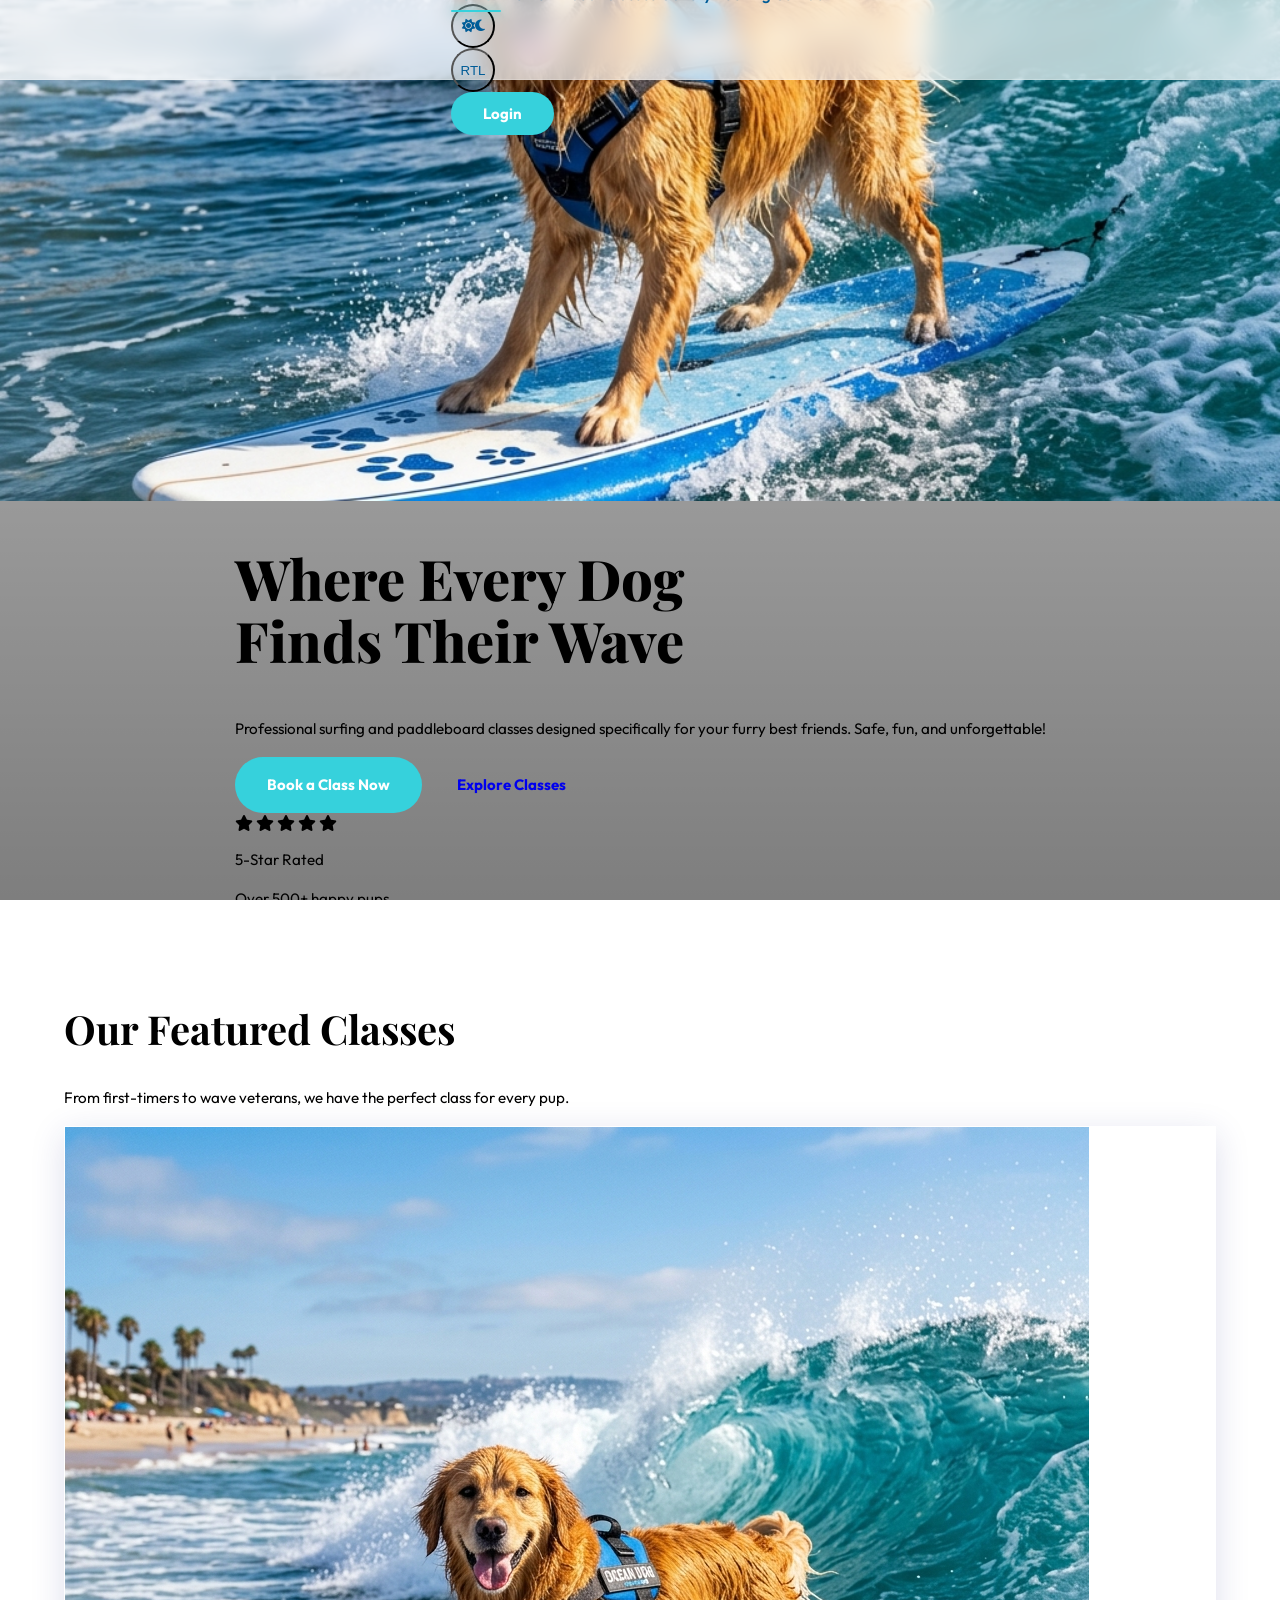
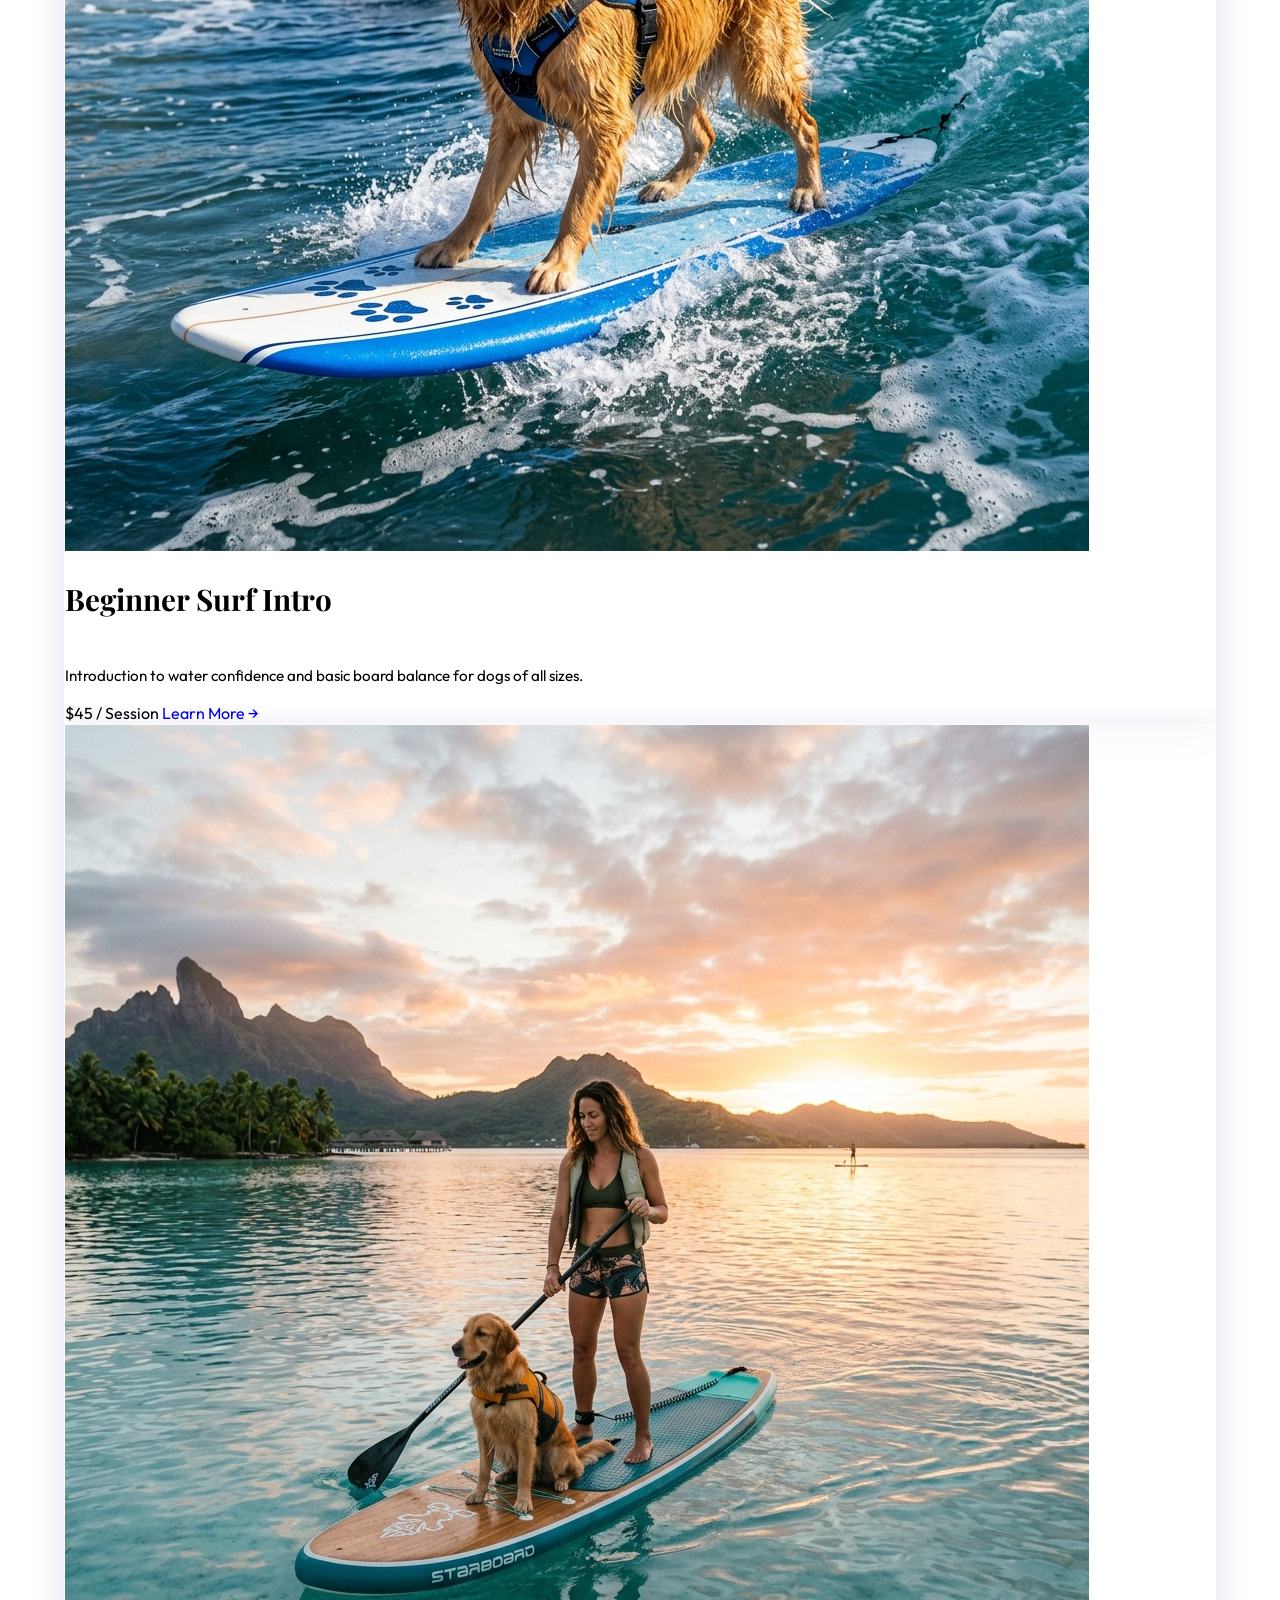
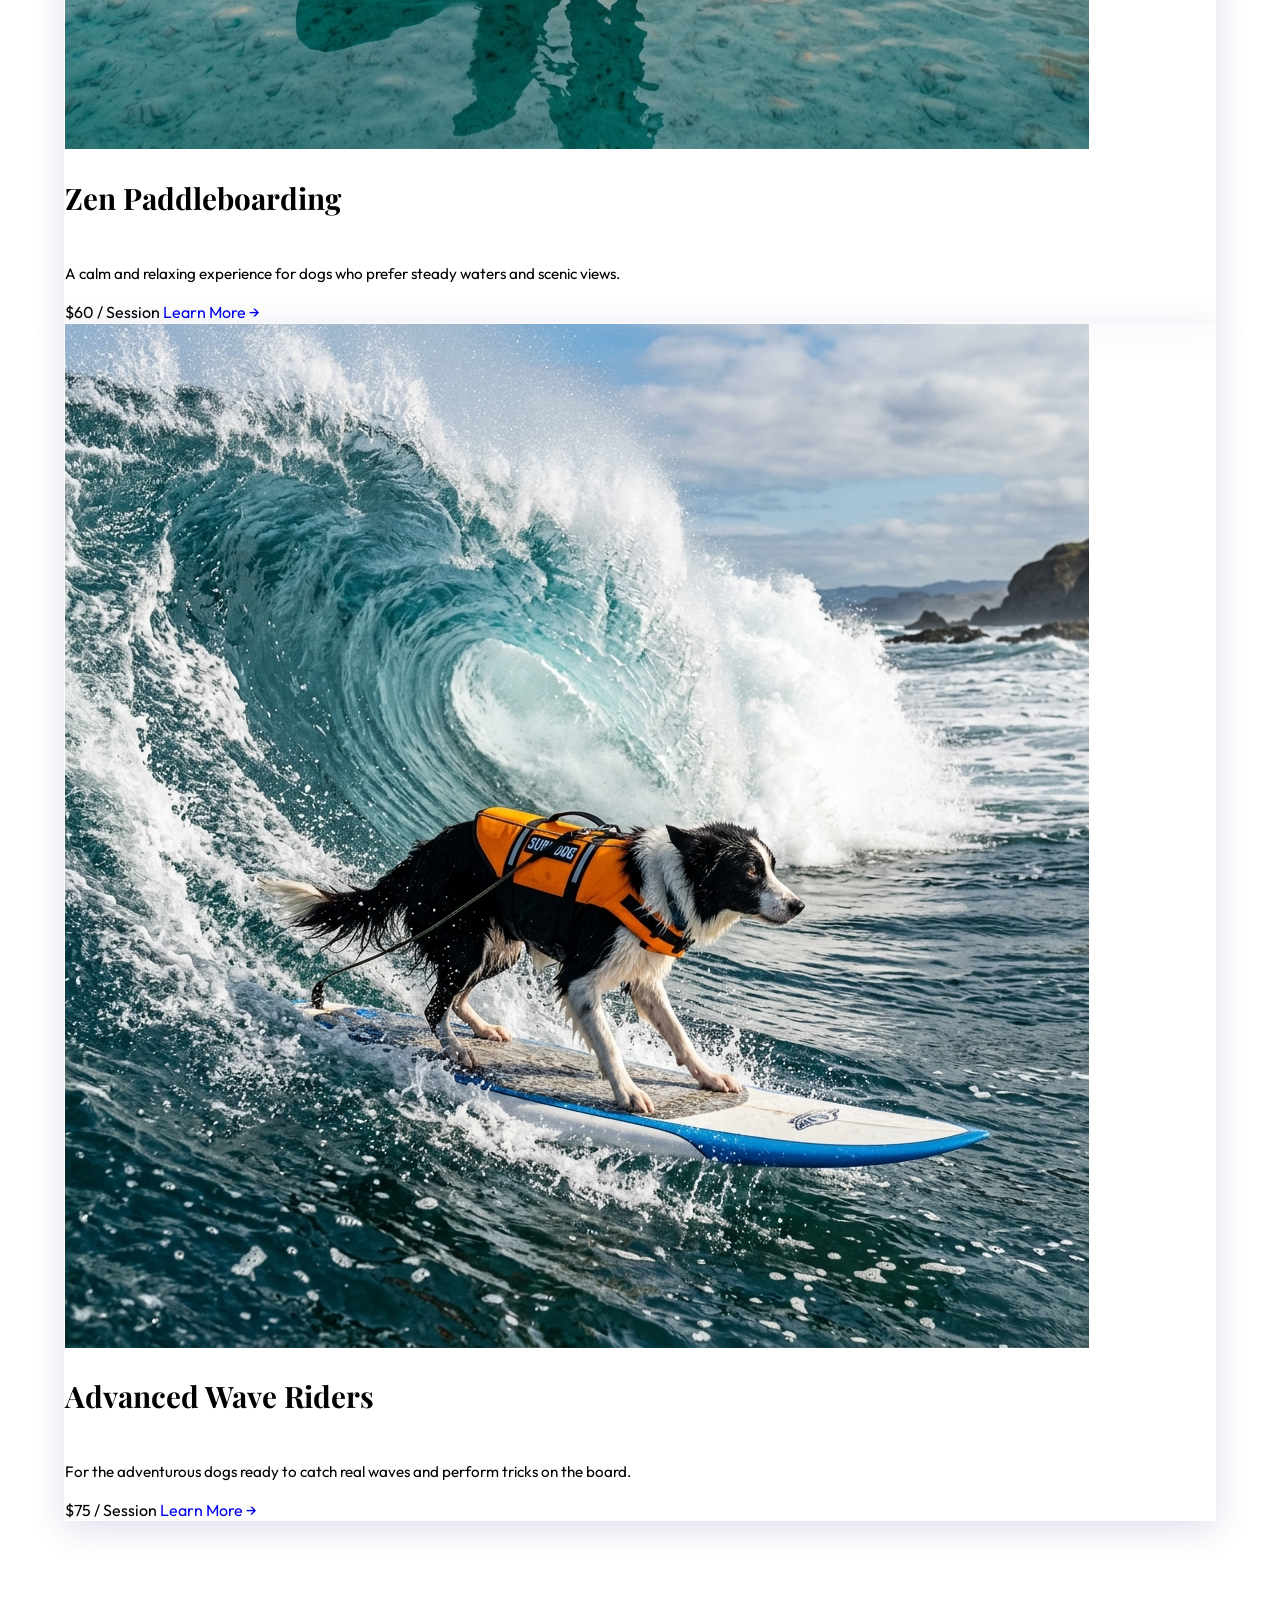
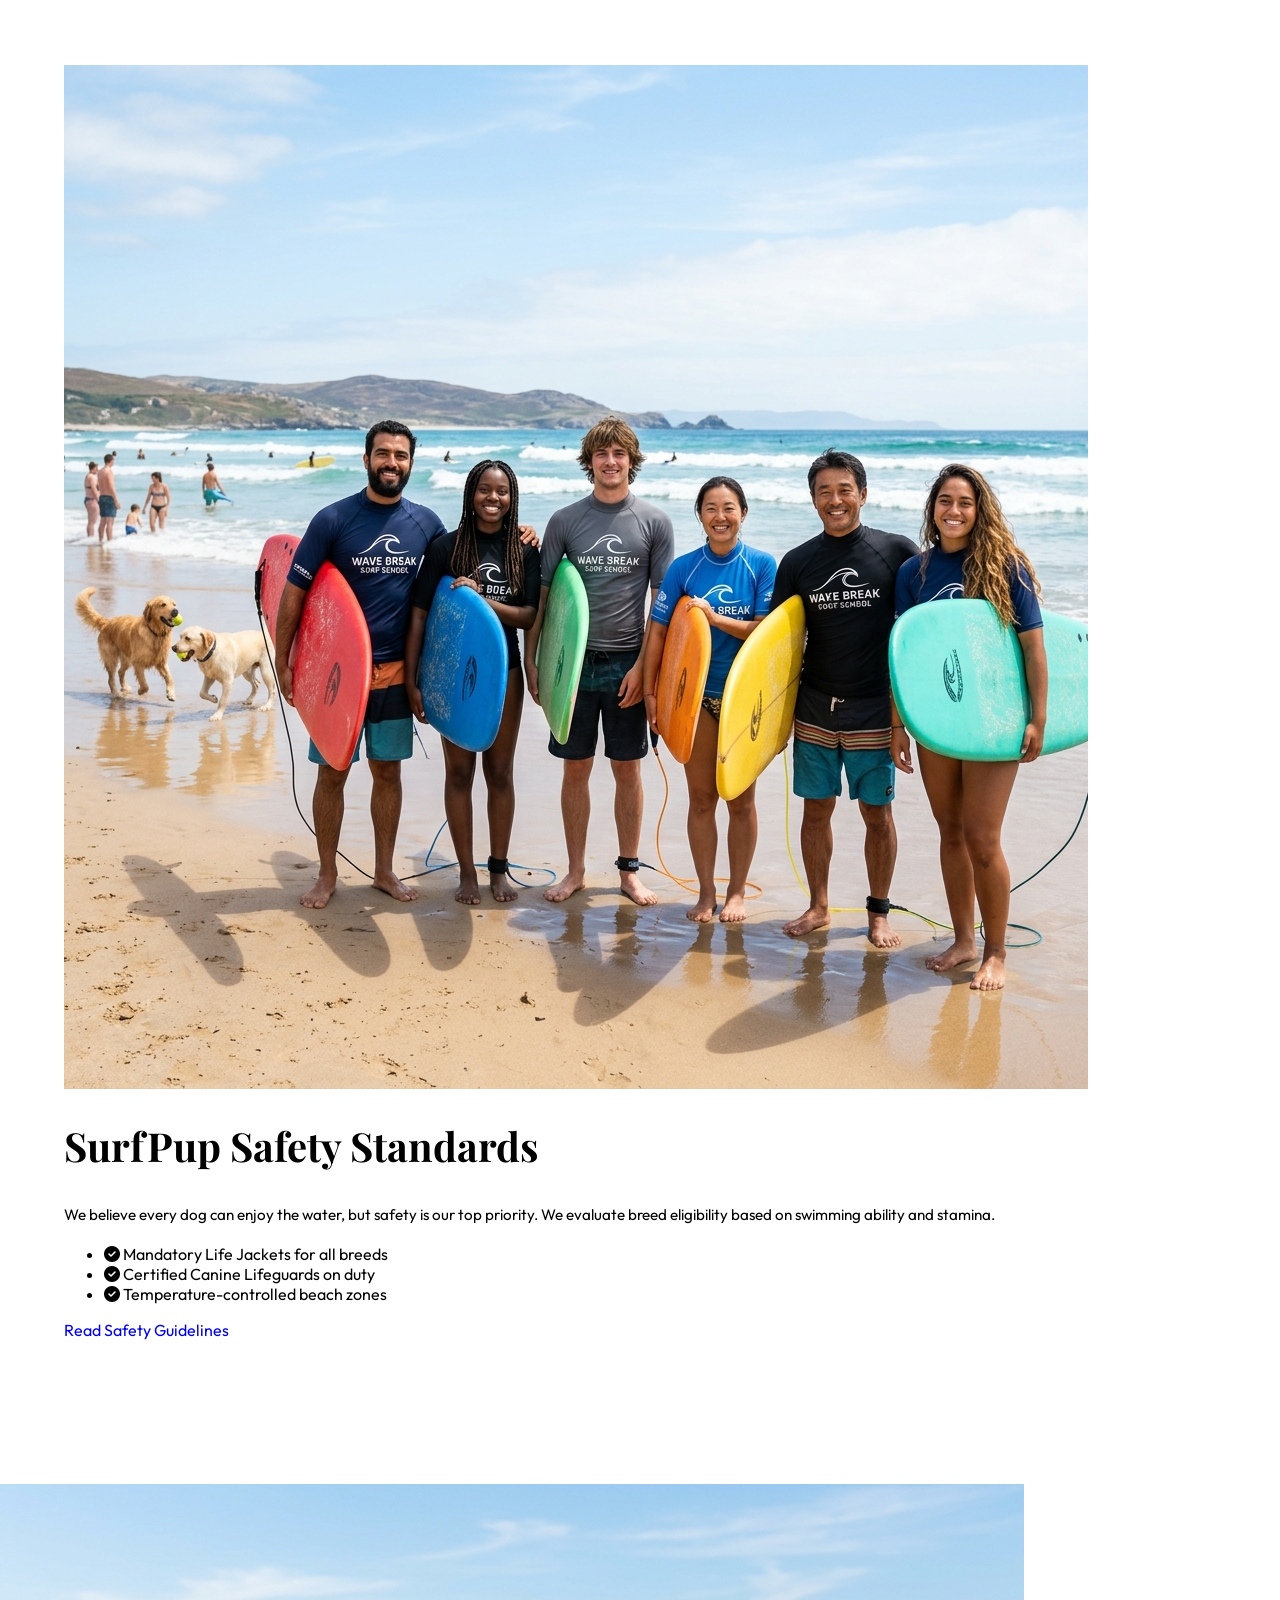
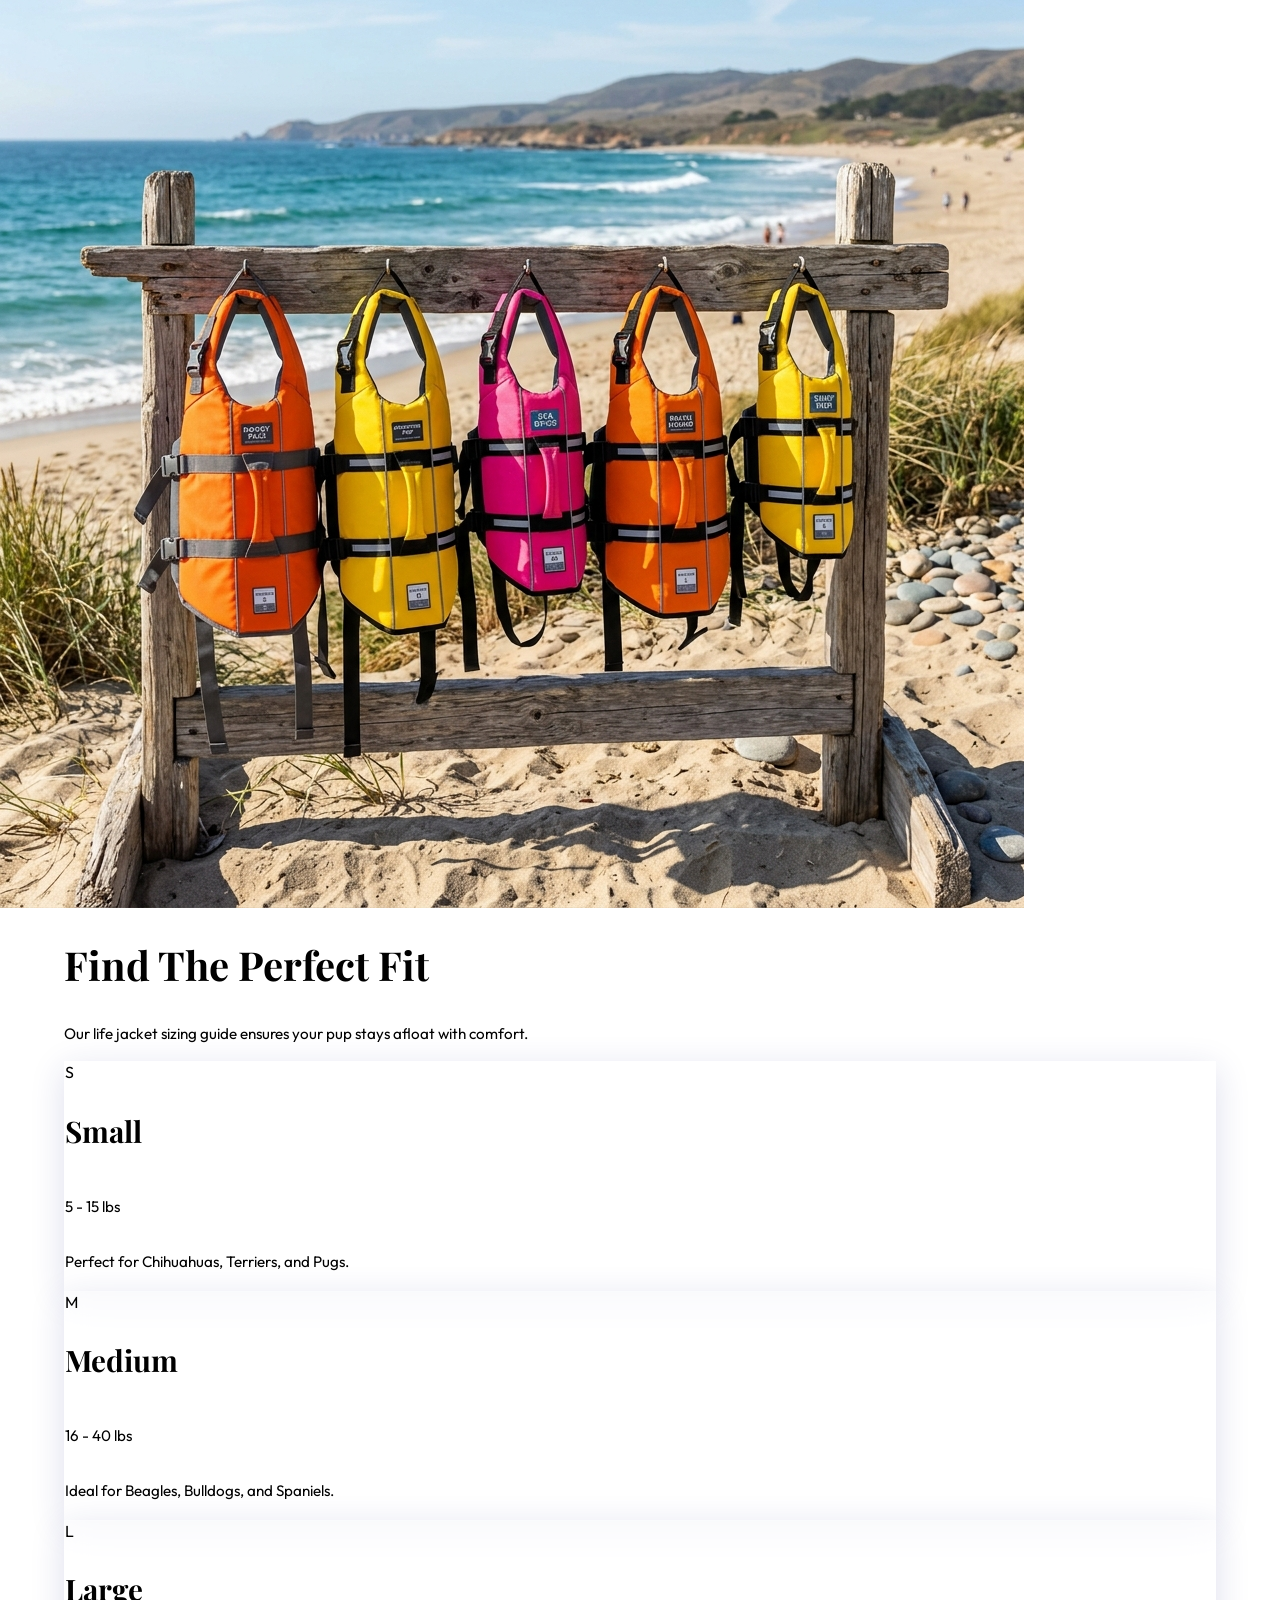
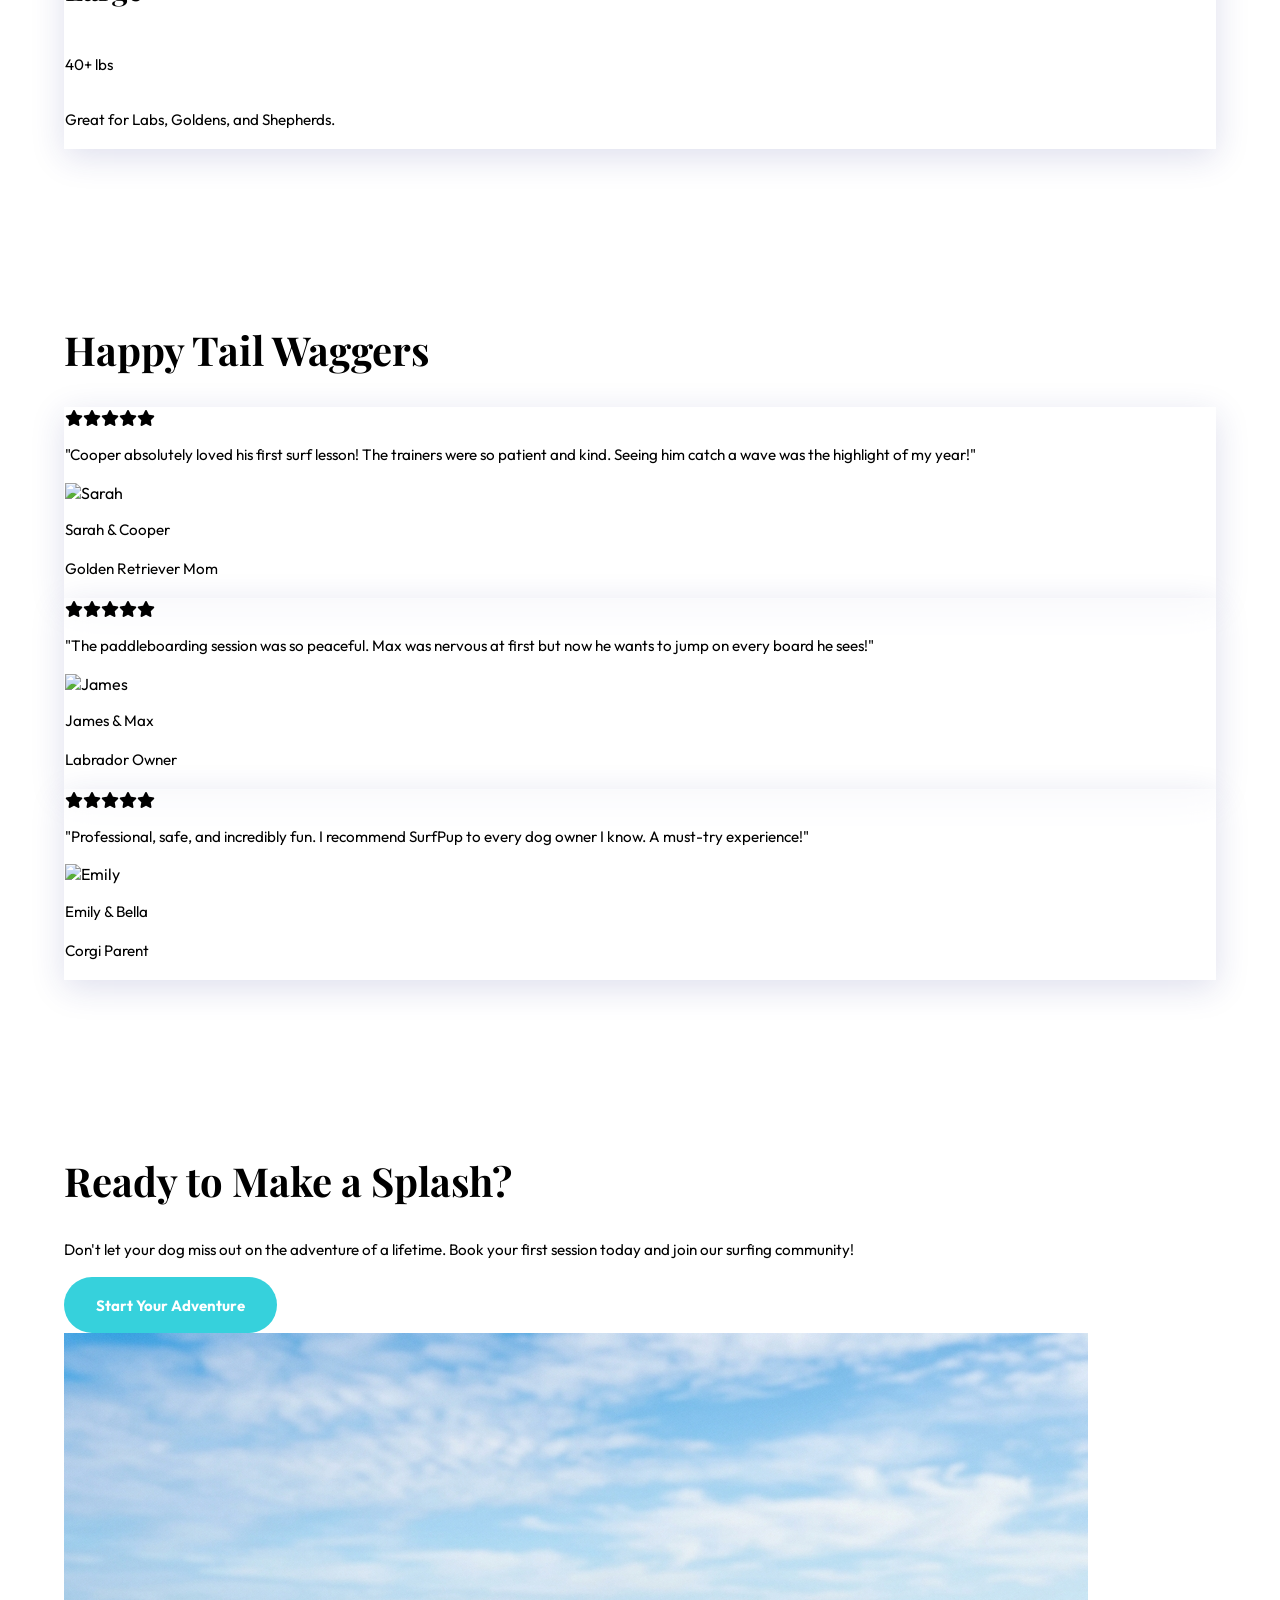
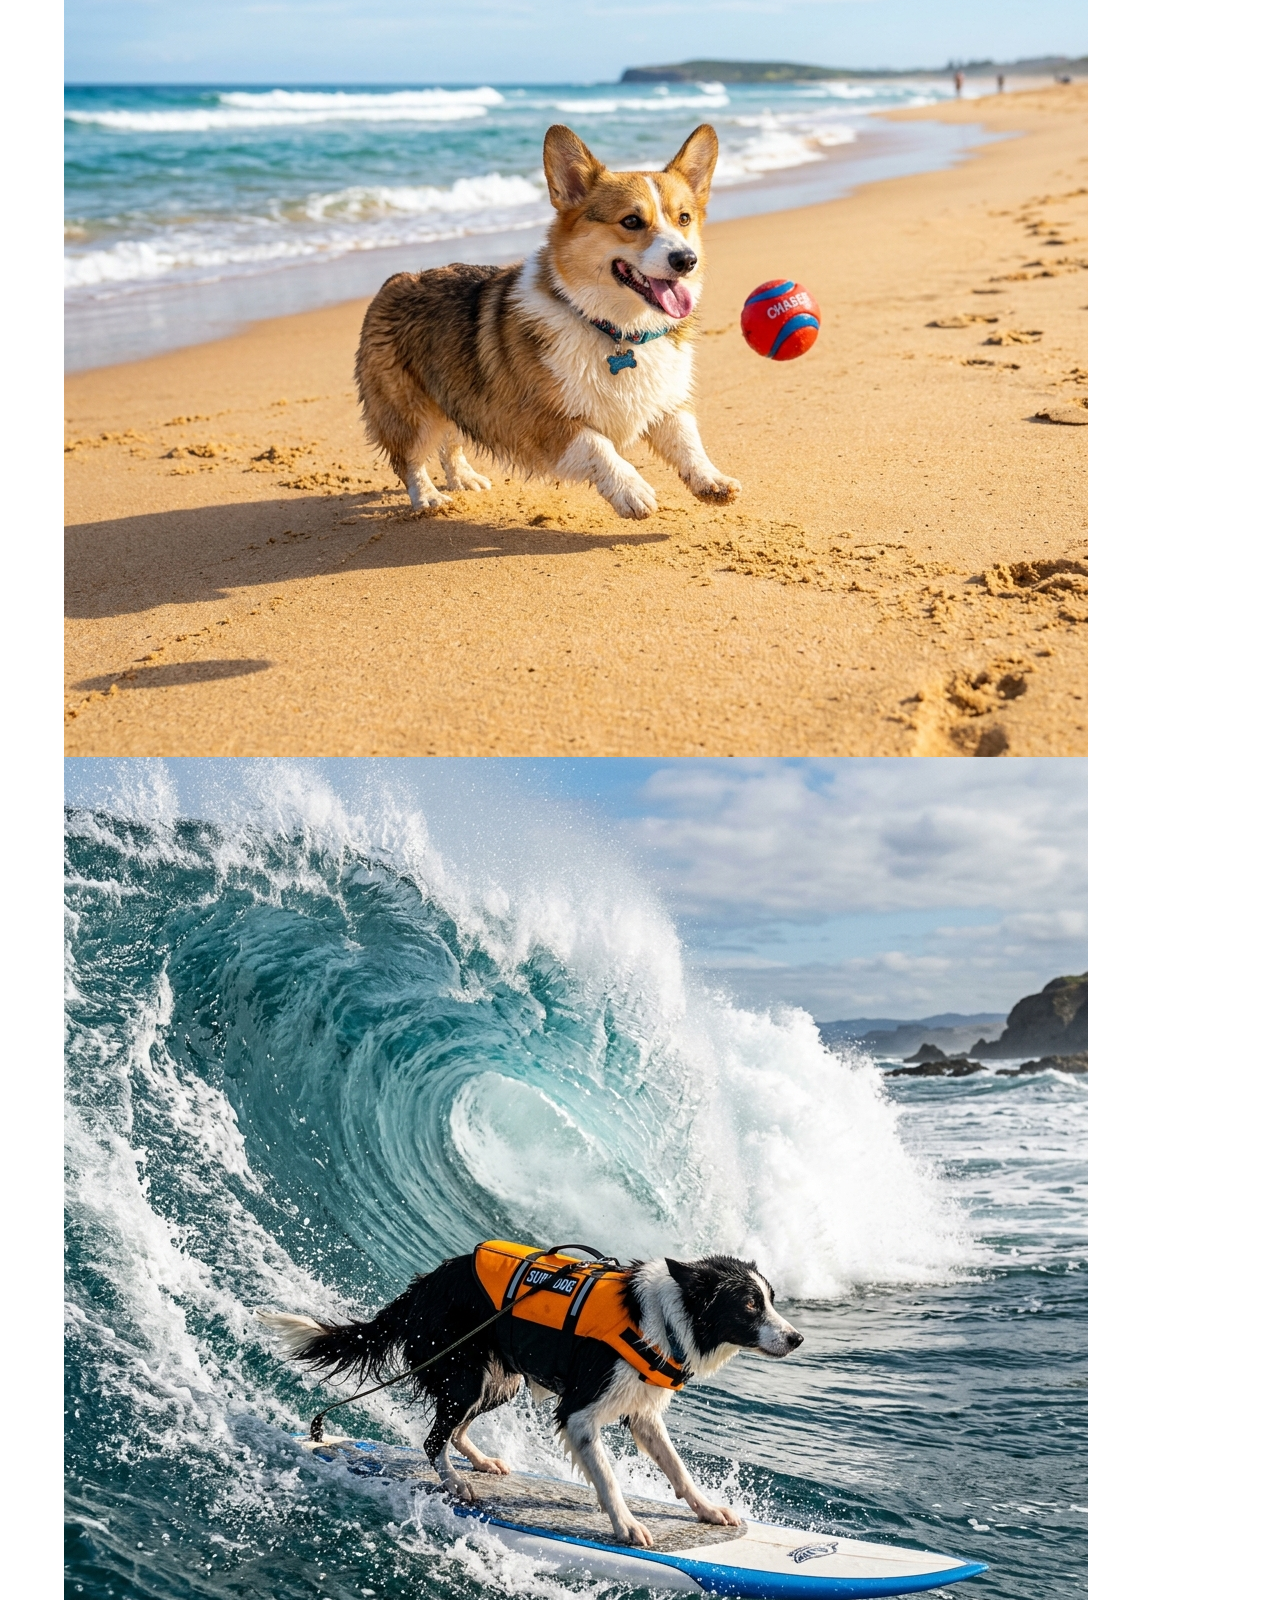
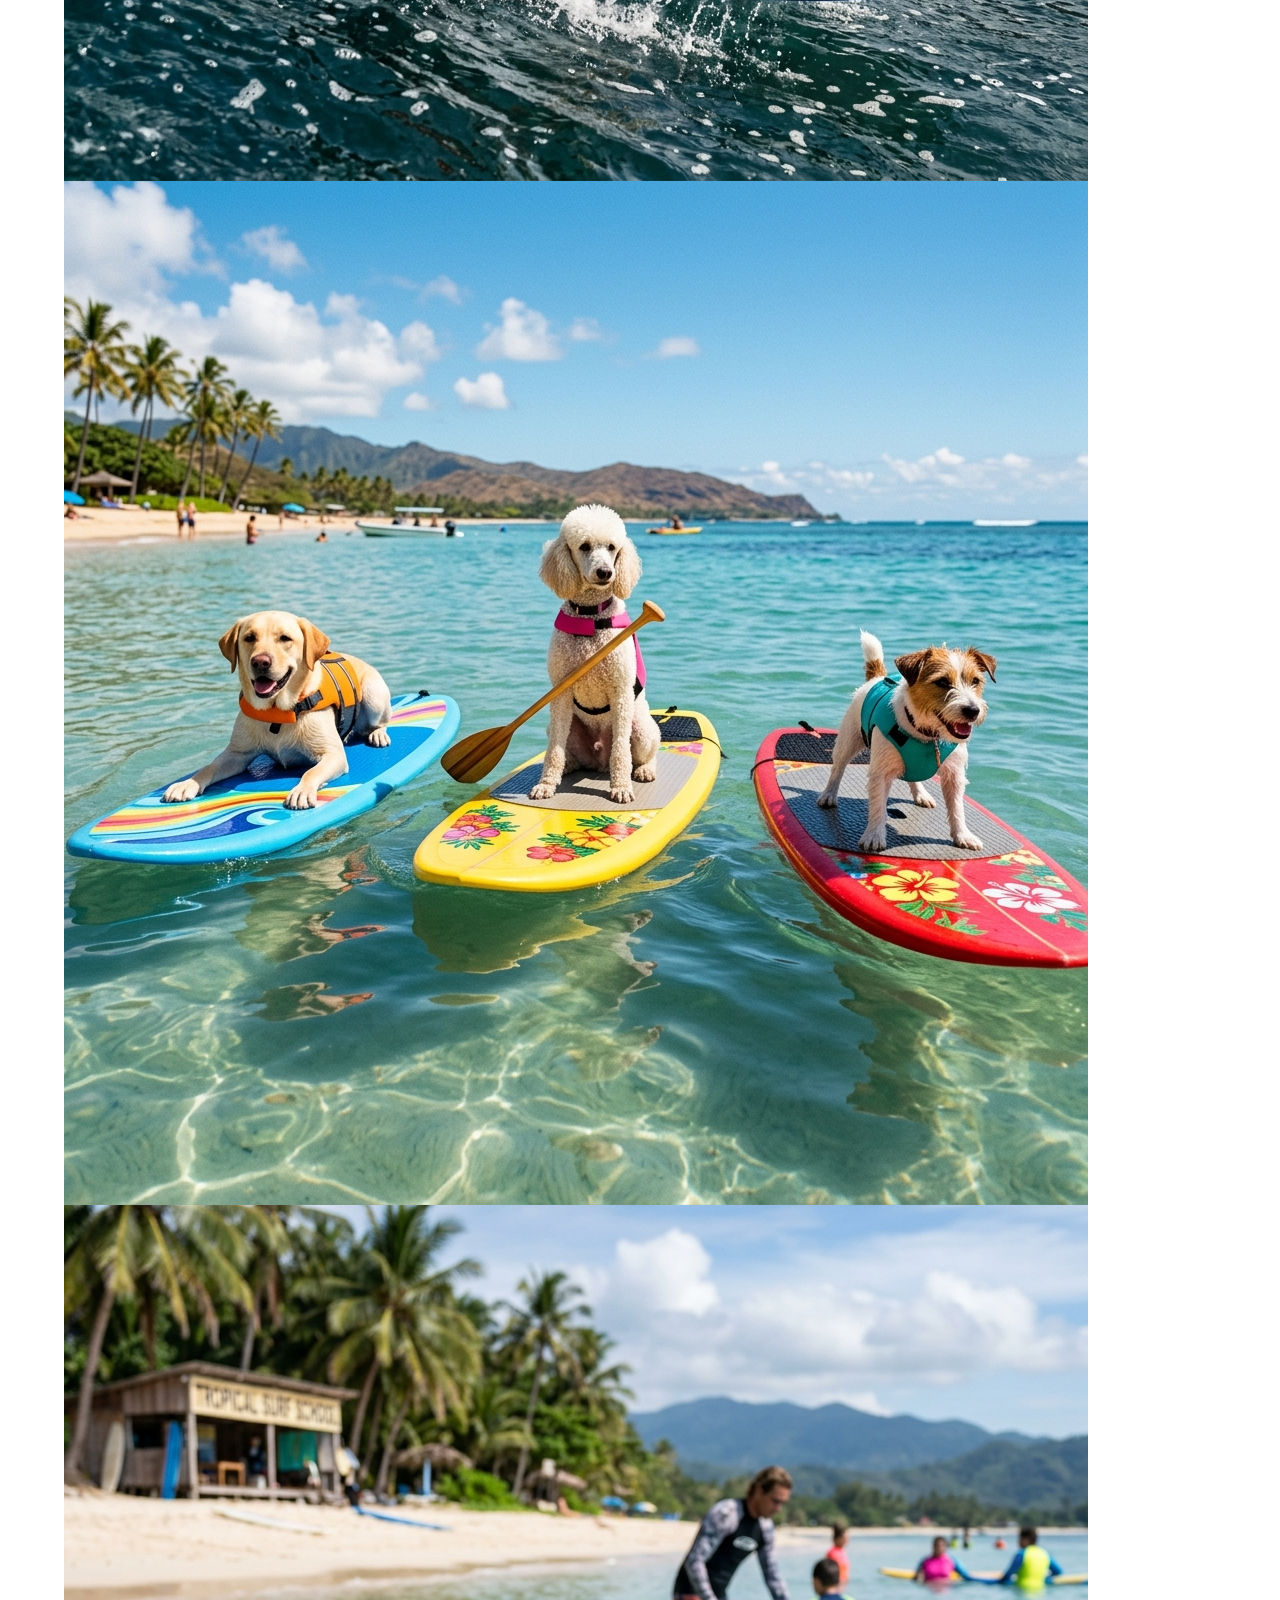
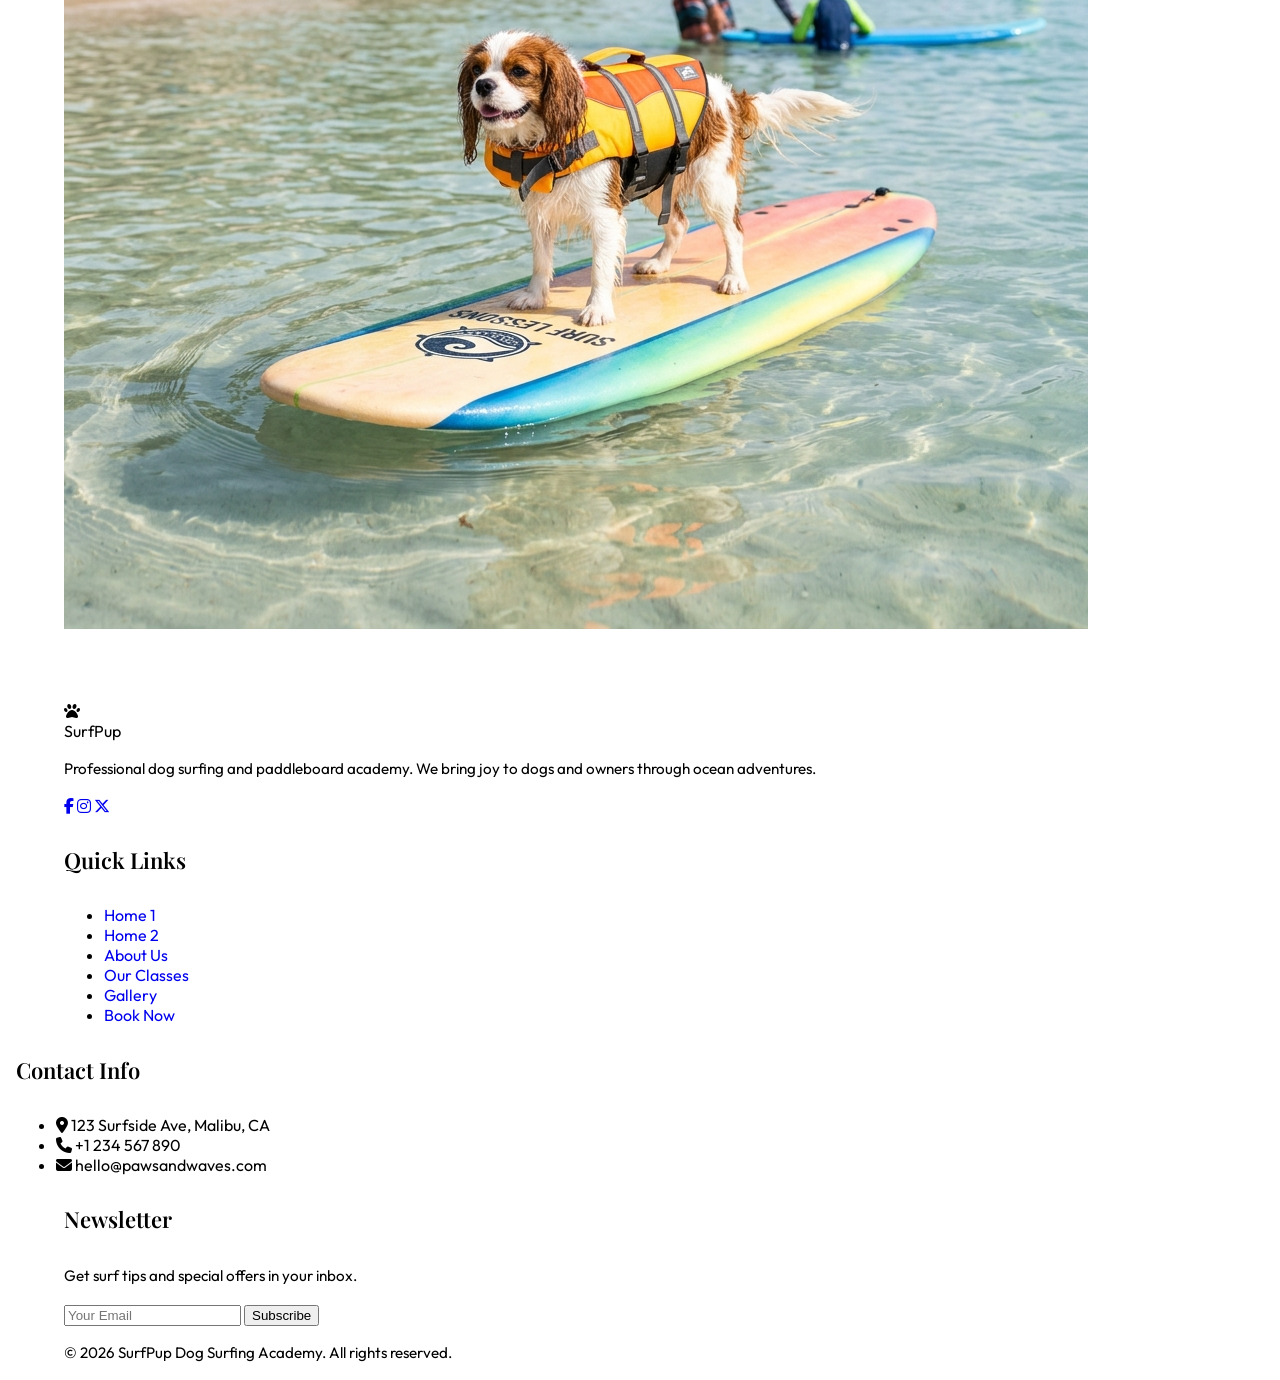
==== commit 3f2dd626: "rechanges" ====
--- a/index.html
+++ b/index.html
@@ -120,6 +120,31 @@
                     Classes</a>
             </div>
 
+            <!-- Hero Sub Content / Trust Signals -->
+            <div class="mt-12 pt-8 border-t border-white/20 grid grid-cols-3 gap-8 max-w-3xl mx-auto w-full text-center hidden md:grid">
+                <div class="flex flex-col items-center">
+                    <div class="flex items-center text-yellow-400 gap-1 mb-2">
+                        <i class="fas fa-star"></i>
+                        <i class="fas fa-star"></i>
+                        <i class="fas fa-star"></i>
+                        <i class="fas fa-star"></i>
+                        <i class="fas fa-star"></i>
+                    </div>
+                    <p class="text-sm font-bold tracking-wide uppercase text-white/90">5-Star Rated</p>
+                    <p class="text-xs text-white/70 mt-1">Over 500+ happy pups</p>
+                </div>
+                <div class="flex flex-col items-center border-x border-white/10 px-4">
+                    <i class="fas fa-map-marker-alt text-[var(--primary)] text-xl mb-2"></i>
+                    <p class="text-sm font-bold tracking-wide uppercase text-white/90">Malibu Beach</p>
+                    <p class="text-xs text-white/70 mt-1">Safe shallow waters</p>
+                </div>
+                <div class="flex flex-col items-center">
+                    <i class="fas fa-shield-alt text-[var(--primary)] text-xl mb-2"></i>
+                    <p class="text-sm font-bold tracking-wide uppercase text-white/90">100% Certified</p>
+                    <p class="text-xs text-white/70 mt-1">Canine lifeguards always on duty</p>
+                </div>
+            </div>
+
         </div>
     </section>
 
--- a/assets/css/style.css
+++ b/assets/css/style.css
@@ -27,10 +27,10 @@
 
 [data-theme="dark"], .dark {
     color-scheme: dark;
-    --glass-bg: rgba(15, 23, 42, 0.7);
-    --glass-border: rgba(255, 255, 255, 0.1);
-    --beach-sand: #1e293b;
-    color: #f8fafc;
+    --glass-bg: rgba(0, 0, 0, 0.75);
+    --glass-border: rgba(255, 255, 255, 0.08);
+    --beach-sand: #1c1c1c;  /* dark grey for alternate sections */
+    color: #f1f5f9;
 }
 
 * {
@@ -68,7 +68,7 @@
 }
 
 [data-theme="dark"] body, .dark body {
-    background-color: #0B1120;
+    background-color: #000000;
 }
 
 h1, h2, h3, h4, h5, h6, .brand-font {
@@ -209,9 +209,32 @@
     border-radius: 10px;
 }
 
-/* RTL Support */
 [dir="rtl"] {
     text-align: right;
+}
+
+/* RTL Form-Specific Overrides for Login & Sign Up */
+[dir="rtl"] input,
+[dir="rtl"] select,
+[dir="rtl"] textarea {
+    text-align: right !important;
+}
+
+[dir="rtl"] .password-toggle,
+[dir="rtl"] #togglePassword,
+[dir="rtl"] button.password-toggle {
+    right: auto !important;
+    left: 1.5rem !important;
+}
+
+[dir="rtl"] .flex.items-center.justify-between,
+[dir="rtl"] .flex.items-center.space-x-3 {
+    flex-direction: row-reverse !important;
+}
+
+[dir="rtl"] .space-x-3 > :not([hidden]) ~ :not([hidden]) {
+    margin-left: 0 !important;
+    margin-right: 0.75rem !important;
 }
 
 /* Ensure hero content stays centered in all modes */
@@ -343,11 +366,11 @@
 }
 
 [data-theme="dark"] header.scrolled, .dark header.scrolled {
-    background: rgba(15, 23, 42, 0.98) !important;
+    background: rgba(0, 0, 0, 0.98) !important;
 }
 
 [data-theme="dark"] header, .dark header {
-    background: rgba(15, 23, 42, 0.95) !important;
+    background: rgba(0, 0, 0, 0.92) !important;
 }
 
 /* Mobile Menu Slide Animation */
@@ -372,7 +395,7 @@
 }
 
 [data-theme="dark"] #mobile-menu, .dark #mobile-menu {
-    background: #0f172a !important;
+    background: #111111 !important;
 }
 
 #mobile-menu a.active {
@@ -450,9 +473,35 @@
 /* Fix for specific hero height if using h-screen */
 section.h-screen {
     height: calc(100vh - var(--header-height)) !important;
+    min-height: calc(100vh - var(--header-height)) !important;
     display: flex !important;
     flex-direction: column !important;
     justify-content: center !important;
+}
+
+/* Hero background image — prevent cropping on desktop & 1024px */
+@media (min-width: 1024px) {
+    section.h-screen {
+        height: 100vh !important;
+        min-height: 100vh !important;
+        margin-top: calc(-1 * var(--header-height));
+        padding-top: var(--header-height);
+    }
+
+    section.h-screen .absolute.inset-0 {
+        top: 0 !important;
+        bottom: 0 !important;
+        left: 0 !important;
+        right: 0 !important;
+        height: 100% !important;
+    }
+
+    section.h-screen .absolute.inset-0 img {
+        width: 100% !important;
+        height: 100% !important;
+        object-fit: cover !important;
+        object-position: center center !important;
+    }
 }
 
 /* Ensure navbar links and buttons are always readable */
@@ -630,3 +679,51 @@
         display: none !important;
     }
 }
+
+/* =====================================================
+   Dark Mode — True Black + Dark Grey alternate sections
+   Overrides Tailwind's dark:bg-slate-* utilities
+   ===================================================== */
+
+/* Footer Column Balance & spacing on 1024px+ desktops */
+@media (min-width: 1024px) {
+    footer .grid {
+        grid-template-columns: 1.25fr 0.7fr 0.95fr 1.1fr !important;
+        gap: 3.5rem !important;
+    }
+    /* Shift Contact Info column content more towards the left side of its cell */
+    footer .grid > div:nth-child(3) {
+        margin-left: -3rem !important; /* Shipped left */
+        padding-right: 1.5rem !important;
+    }
+}
+
+/* Primary background — pure black */
+[data-theme="dark"] .dark\:bg-slate-900,
+.dark .dark\:bg-slate-900 {
+    background-color: #000000 !important;
+}
+
+/* Alternate / card sections — dark grey */
+[data-theme="dark"] .dark\:bg-slate-800,
+.dark .dark\:bg-slate-800 {
+    background-color: #1c1c1c !important;
+}
+
+/* Slightly lighter grey for nested elements (inputs, modals) */
+[data-theme="dark"] .dark\:bg-slate-700,
+.dark .dark\:bg-slate-700 {
+    background-color: #262626 !important;
+}
+
+/* Subtle scrollbar in dark mode */
+[data-theme="dark"] ::-webkit-scrollbar-track,
+.dark ::-webkit-scrollbar-track {
+    background: #111111;
+}
+
+/* Auth page body (login, signup use dark:bg-slate-900 on body) */
+[data-theme="dark"] body.dark\:bg-slate-900,
+.dark body {
+    background-color: #000000 !important;
+}
